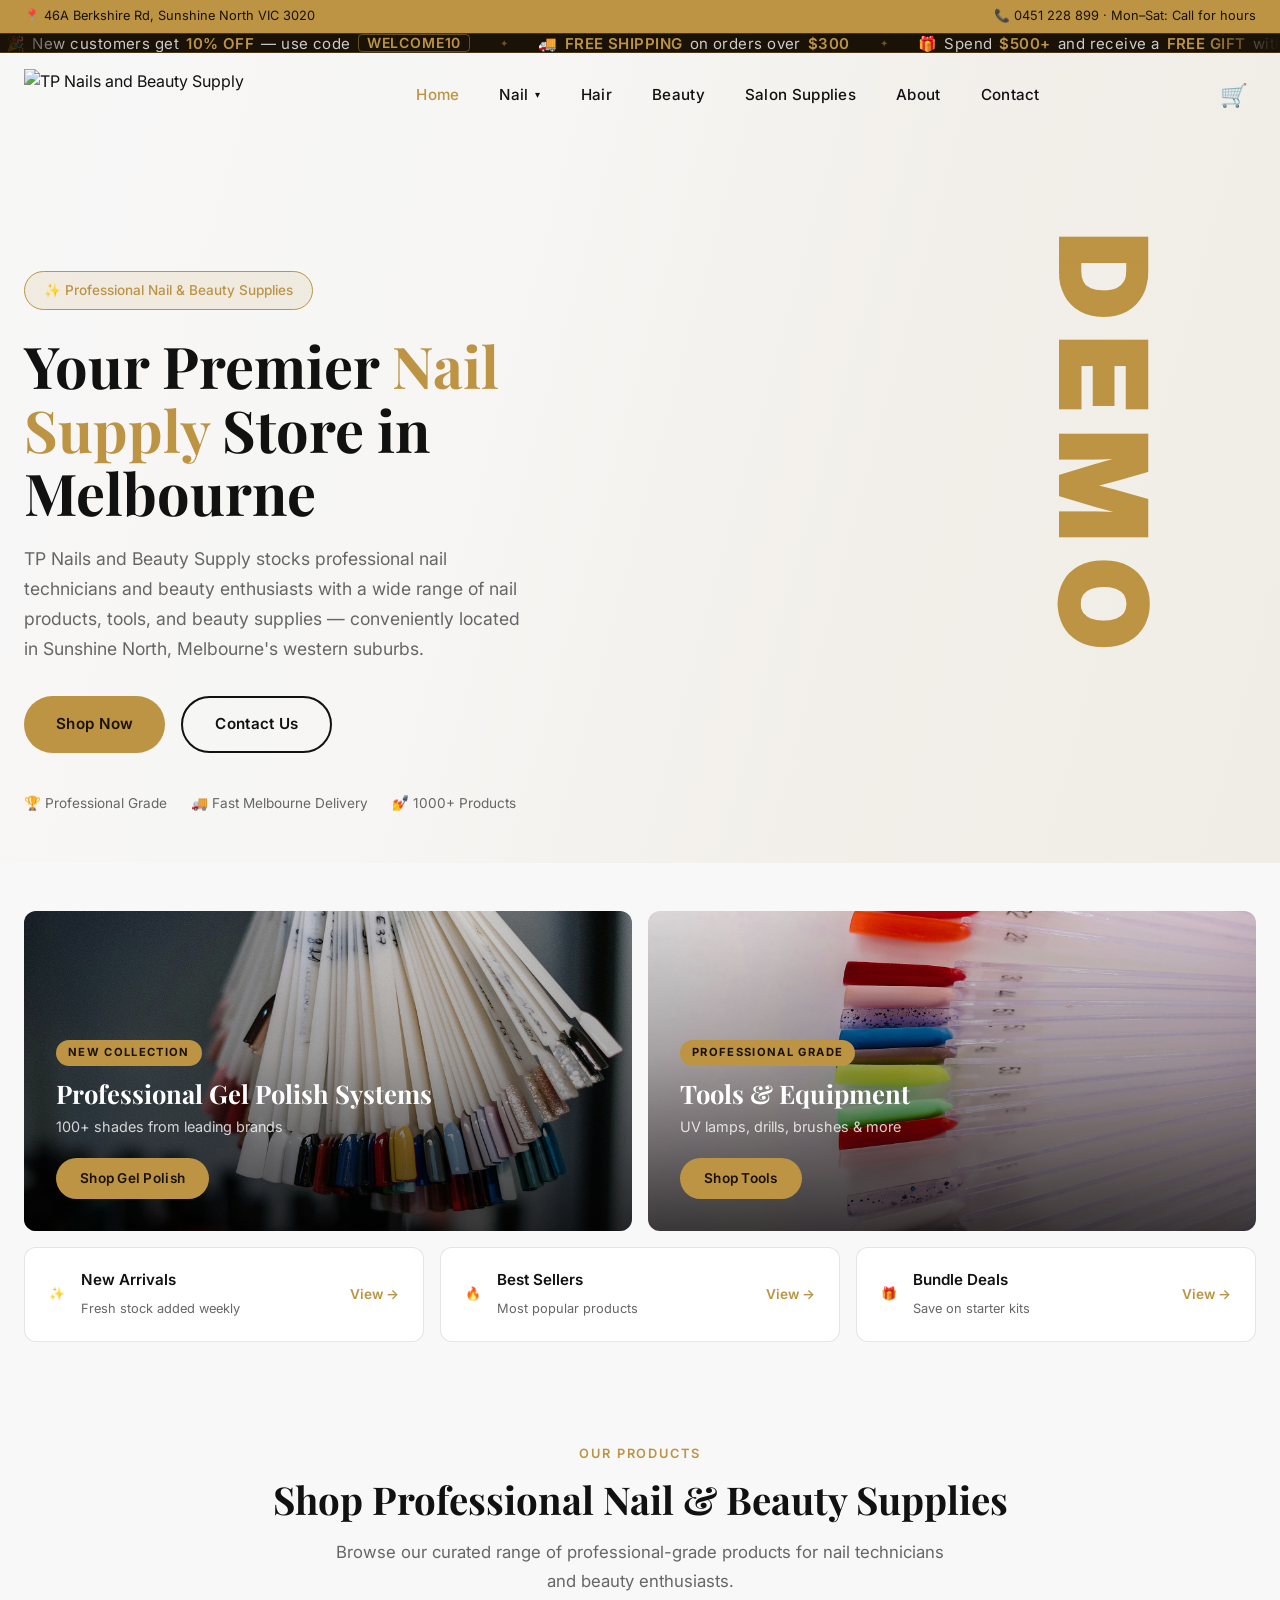
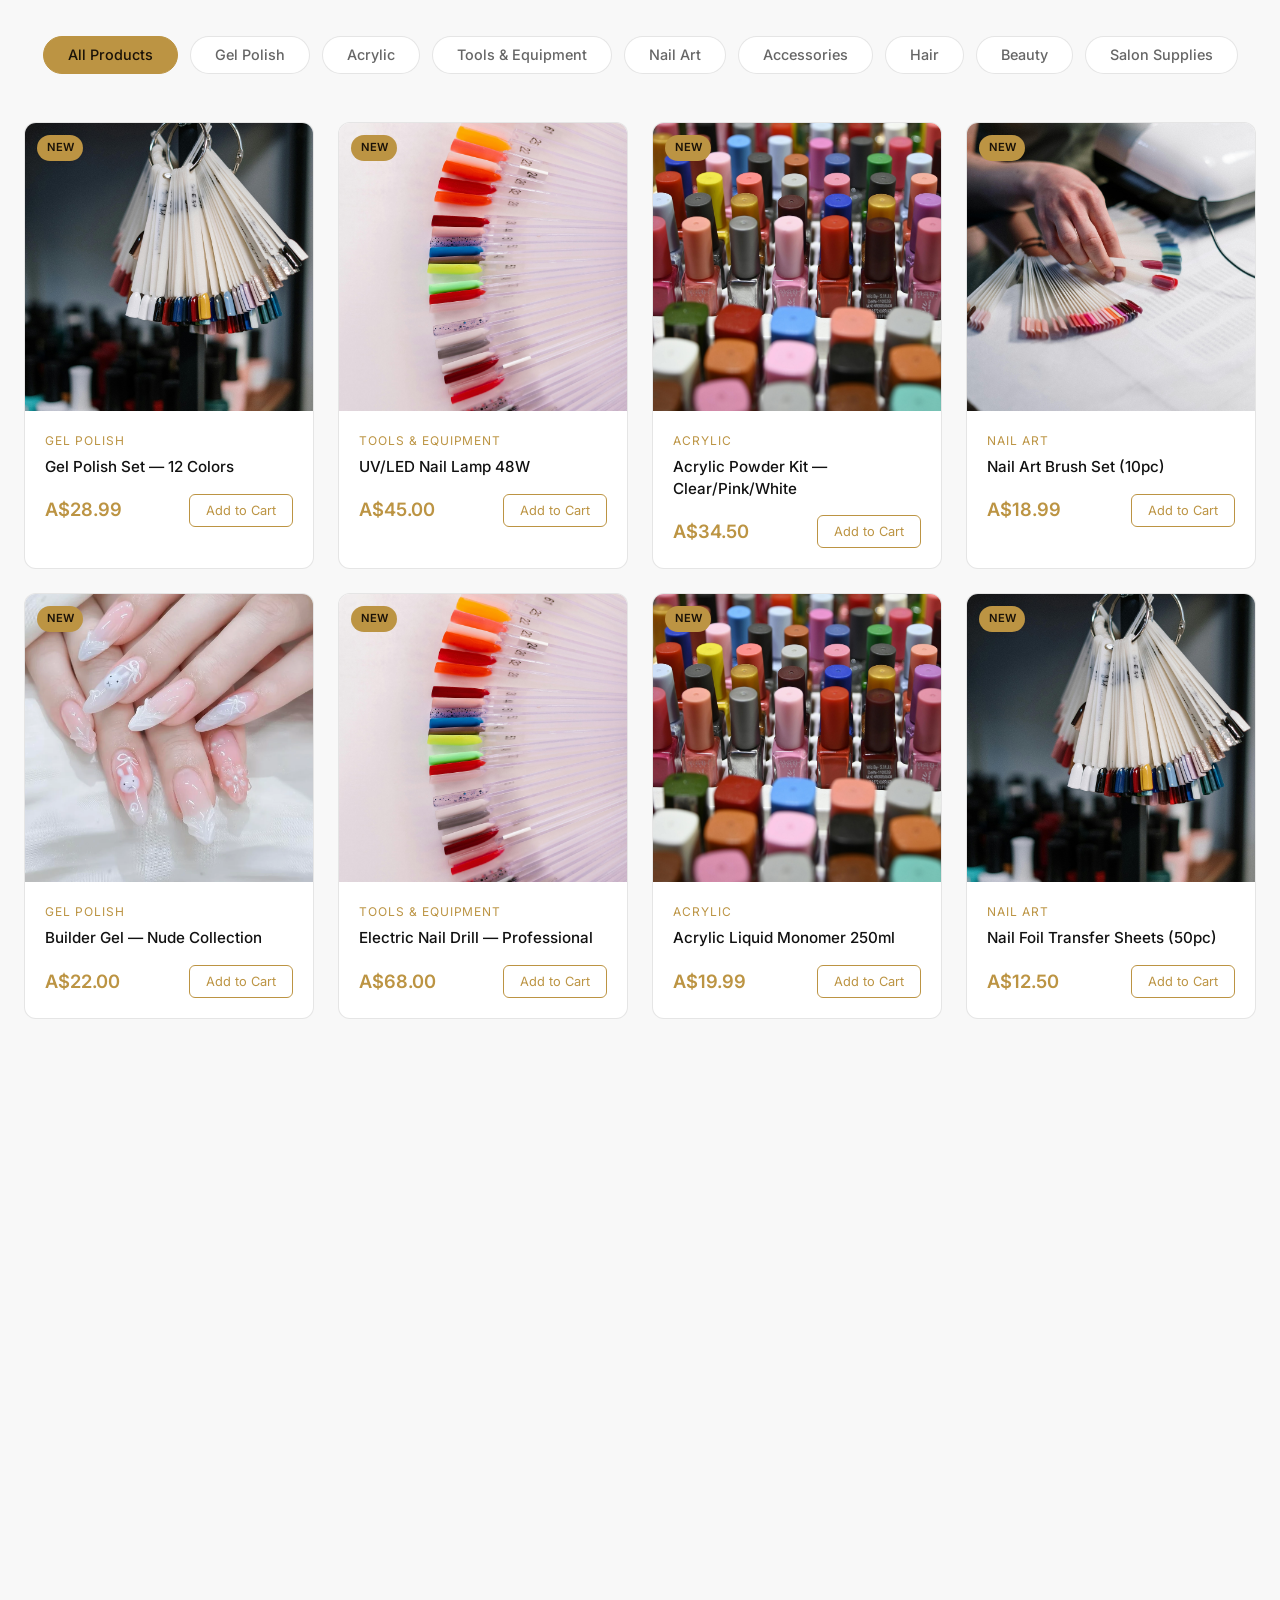
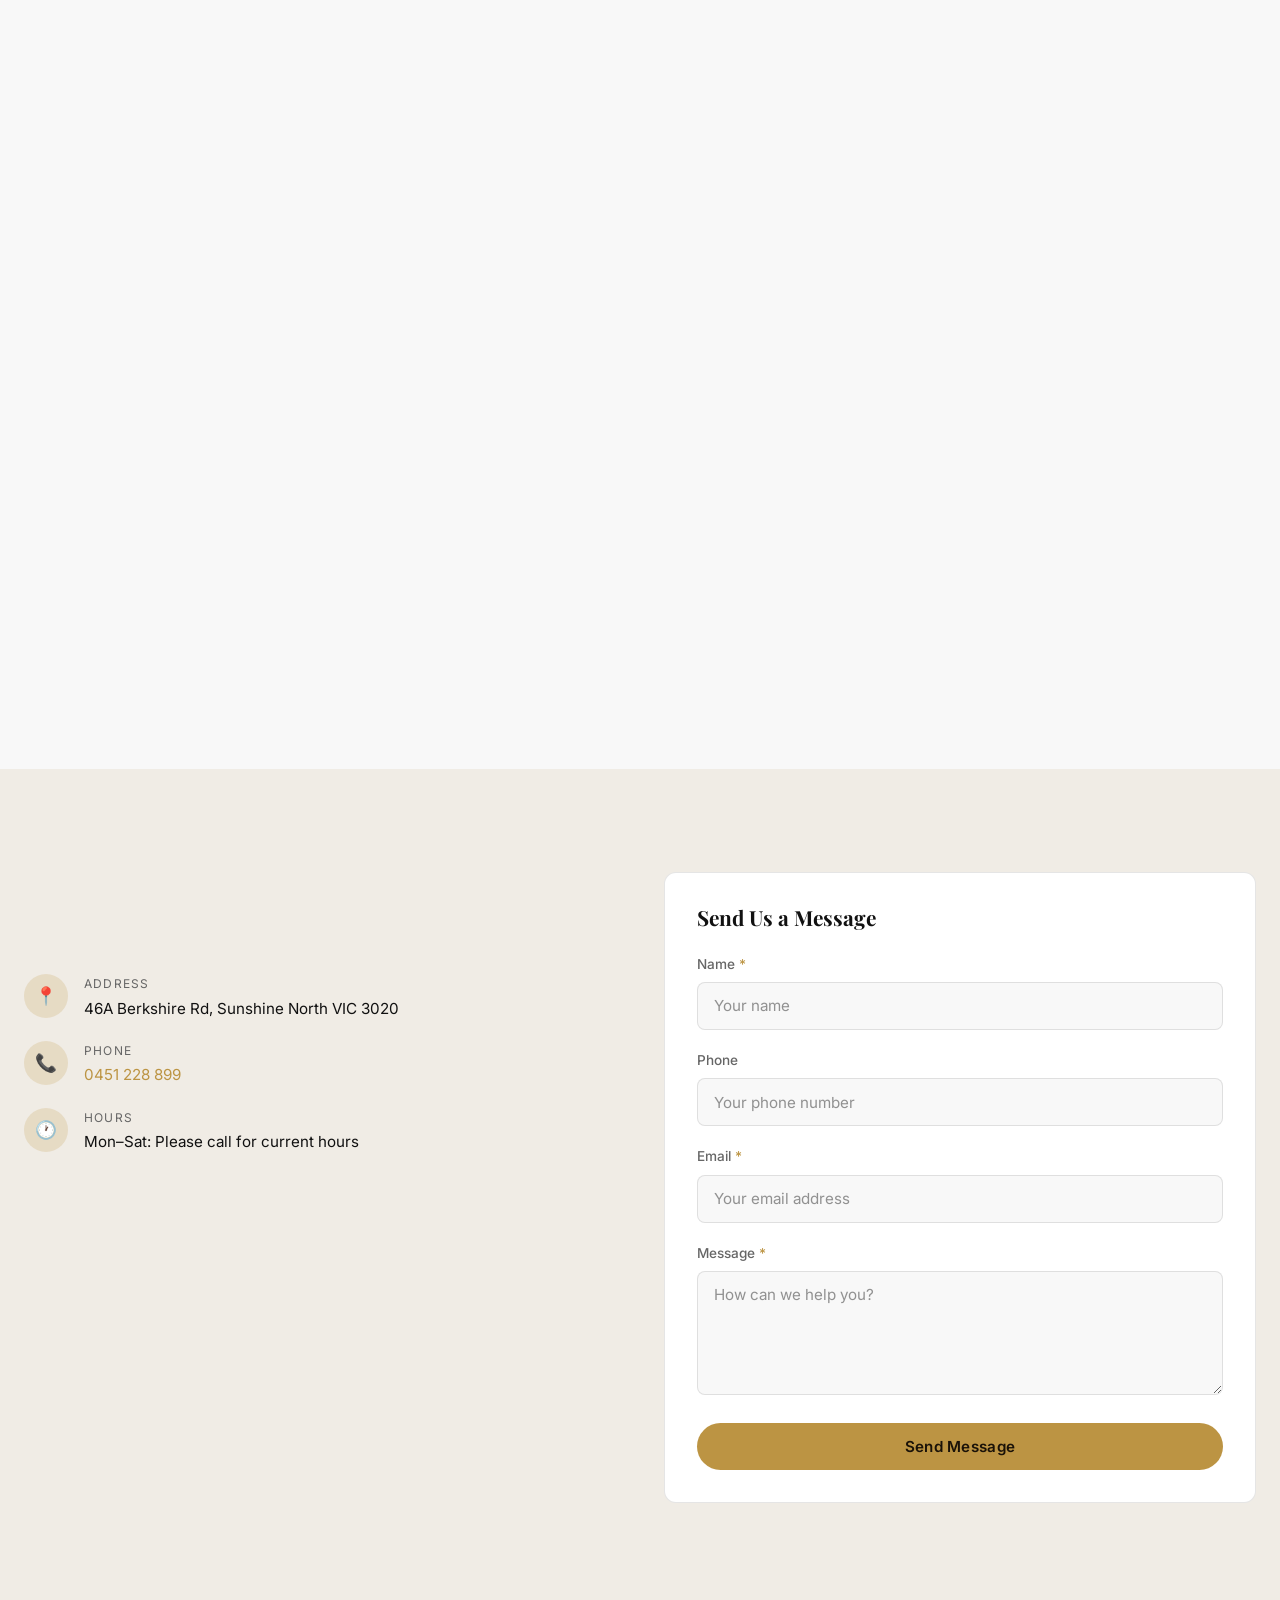
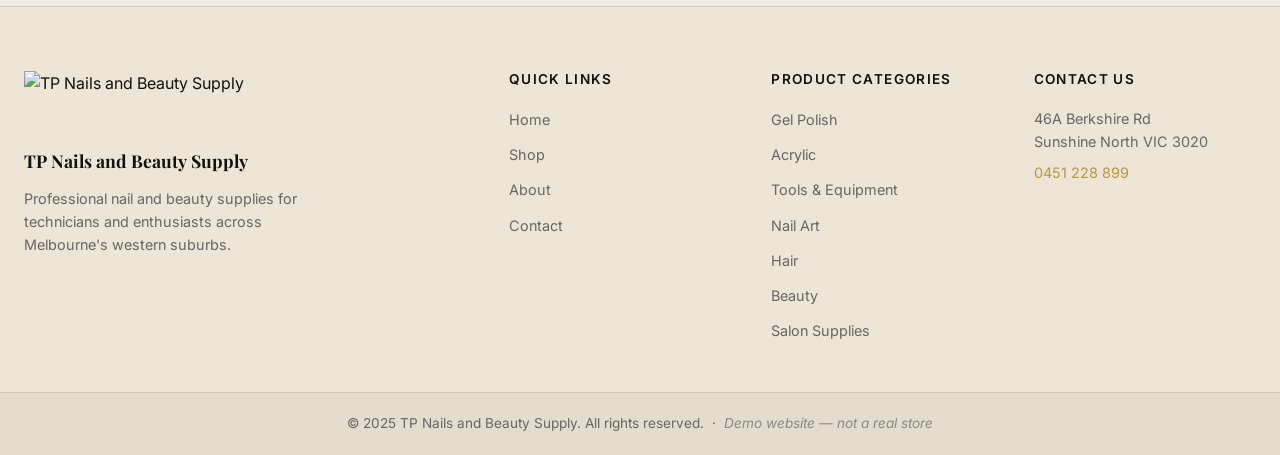
==== index.html @ bed3baff "Fix ticker banner: rename .promo-banner to .ticker-banner to avoid collision with existing product p" ====
<!DOCTYPE html>
<!-- Template: C (Default/Generic) — nail supply store, premium e-commerce light layout with warm gold accent -->
<html lang="en">
<head>
  <meta charset="UTF-8">
  <meta name="viewport" content="width=device-width, initial-scale=1.0">
  <title>TP Nails and Beauty Supply — Professional Nail & Beauty Supplies Melbourne</title>
  <meta name="description" content="TP Nails and Beauty Supply — professional nail technician supplies, gel polish, acrylic products, tools and beauty accessories. Located at 46A Berkshire Rd, Sunshine North VIC 3020.">
  <link rel="preconnect" href="https://fonts.googleapis.com">
  <link rel="preconnect" href="https://fonts.gstatic.com" crossorigin>
  <link href="https://fonts.googleapis.com/css2?family=Playfair+Display:wght@400;600;700&family=Inter:wght@300;400;500;600&display=swap" rel="stylesheet">
  <link rel="stylesheet" href="styles.css?v=4">
</head>
<body>

  <!-- DEMO Watermark -->
  <div class="demo-watermark">DEMO</div>

  <!-- Scroll Progress Bar -->
  <div id="scrollProgress"></div>

  <!-- Top Bar -->
  <div class="top-bar">
    <span>📍 46A Berkshire Rd, Sunshine North VIC 3020</span>
    <span>📞 0451 228 899 · Mon–Sat: Call for hours</span>
  </div>

  <!-- Promo Banner -->
  <div class="ticker-banner" role="marquee" aria-label="Current promotions">
    <div class="ticker-track">
      <!-- SET 1 -->
      <span class="promo-item"><span class="promo-icon">🎉</span> New customers get <strong>10% OFF</strong> — use code <span class="promo-code">WELCOME10</span></span>
      <span class="promo-sep">✦</span>
      <span class="promo-item"><span class="promo-icon">🚚</span> <strong>FREE SHIPPING</strong> on orders over <strong>$300</strong></span>
      <span class="promo-sep">✦</span>
      <span class="promo-item"><span class="promo-icon">🎁</span> Spend <strong>$500+</strong> and receive a <strong>FREE GIFT</strong> with your order</span>
      <span class="promo-sep">✦</span>
      <!-- SET 2 (duplicate for seamless loop) -->
      <span class="promo-item"><span class="promo-icon">🎉</span> New customers get <strong>10% OFF</strong> — use code <span class="promo-code">WELCOME10</span></span>
      <span class="promo-sep">✦</span>
      <span class="promo-item"><span class="promo-icon">🚚</span> <strong>FREE SHIPPING</strong> on orders over <strong>$300</strong></span>
      <span class="promo-sep">✦</span>
      <span class="promo-item"><span class="promo-icon">🎁</span> Spend <strong>$500+</strong> and receive a <strong>FREE GIFT</strong> with your order</span>
      <span class="promo-sep">✦</span>
    </div>
  </div>

  <!-- Navigation -->
  <nav class="nav" id="mainNav">
    <div class="nav-container">
      <a href="#home" class="nav-logo">
        <img src="images/Logo.png" alt="TP Nails and Beauty Supply" style="height:52px;">
      </a>
      <ul class="nav-links" id="navLinks">
        <a href="#home" class="nav-link">Home</a>
        <div class="nav-dropdown">
          <a href="#shop" class="nav-link nav-dropdown-trigger">Nail</a>
          <div class="nav-dropdown-menu">
            <a href="#shop" class="nav-filter-link" data-filter="gel-polish">Gel Polish</a>
            <a href="#shop" class="nav-filter-link" data-filter="acrylic">Acrylic Systems</a>
            <a href="#shop" class="nav-filter-link" data-filter="nail-art">Nail Art</a>
            <a href="#shop" class="nav-filter-link" data-filter="tools">Tools &amp; Equipment</a>
            <a href="#shop" class="nav-filter-link" data-filter="accessories">Accessories</a>
          </div>
        </div>
        <a href="#shop" class="nav-link nav-filter-link" data-filter="hair">Hair</a>
        <a href="#shop" class="nav-link nav-filter-link" data-filter="beauty">Beauty</a>
        <a href="#shop" class="nav-link nav-filter-link" data-filter="salon">Salon Supplies</a>
        <a href="#about" class="nav-link">About</a>
        <a href="#contact" class="nav-link">Contact</a>
      </ul>
      <div class="nav-actions">
        <button class="cart-btn" id="cartBtn" aria-label="Open cart">
          <span class="cart-icon">🛒</span>
          <span class="cart-badge" id="cartBadge">0</span>
        </button>
        <button class="hamburger" id="hamburger" aria-label="Open menu">
          <span></span><span></span><span></span>
        </button>
      </div>
    </div>
  </nav>

  <!-- Mobile Menu Overlay -->
  <div class="mobile-menu" id="mobileMenu">
    <button class="mobile-close" id="mobileClose">✕</button>
    <a href="#home" class="mobile-link">Home</a>
    <a href="#shop" class="mobile-link">Nail</a>
    <a href="#shop" class="mobile-link mobile-filter-link" data-filter="hair">Hair</a>
    <a href="#shop" class="mobile-link mobile-filter-link" data-filter="beauty">Beauty</a>
    <a href="#shop" class="mobile-link mobile-filter-link" data-filter="salon">Salon Supplies</a>
    <a href="#about" class="mobile-link">About</a>
    <a href="#contact" class="mobile-link">Contact</a>
  </div>

  <!-- Cart Sidebar -->
  <div class="cart-overlay" id="cartOverlay"></div>
  <aside class="cart-sidebar" id="cartSidebar">
    <div class="cart-header">
      <h3>Your Cart</h3>
      <button class="cart-close" id="cartClose">✕</button>
    </div>
    <div class="cart-items" id="cartItems">
      <p class="cart-empty">Your cart is empty</p>
    </div>
    <div class="cart-footer">
      <div class="cart-total">
        <span>Total:</span>
        <span id="cartTotal">A$0.00</span>
      </div>
      <button class="btn btn-primary btn-block" id="checkoutBtn">Checkout (Demo)</button>
      <p class="cart-note">* Demo only — no real orders placed</p>
    </div>
  </aside>

  <!-- HERO -->
  <section id="home" class="hero">
    <video class="hero-video" autoplay muted loop playsinline>
      <source src="images/hero.mp4" type="video/mp4">
    </video>
    <div class="hero-inner">
      <div class="hero-text">
        <span class="hero-eyebrow reveal">✨ Professional Nail &amp; Beauty Supplies</span>
        <h1 class="reveal d1">Your Premier <em>Nail Supply</em> Store in Melbourne</h1>
        <p class="hero-desc reveal d2">TP Nails and Beauty Supply stocks professional nail technicians and beauty enthusiasts with a wide range of nail products, tools, and beauty supplies — conveniently located in Sunshine North, Melbourne's western suburbs.</p>
        <div class="hero-btns reveal d3">
          <a href="#shop" class="btn btn-primary">Shop Now</a>
          <a href="#contact" class="btn btn-outline">Contact Us</a>
        </div>
        <div class="trust-badges reveal d4">
          <span>🏆 Professional Grade</span>
          <span>🚚 Fast Melbourne Delivery</span>
          <span>💅 1000+ Products</span>
        </div>
      </div>
    </div>
  </section>

  <!-- PROMO BANNERS -->
  <section class="promo-section">
    <div class="container">
      <div class="promo-large">
        <div class="promo-banner" style="background-image: url('images/pexels-cottonbro-3997359.jpg')">
          <div class="promo-overlay"></div>
          <div class="promo-content">
            <span class="promo-eyebrow">New Collection</span>
            <h3>Professional Gel Polish Systems</h3>
            <p>100+ shades from leading brands</p>
            <a href="#shop" class="btn btn-primary btn-sm promo-filter-btn" data-filter="gel-polish">Shop Gel Polish</a>
          </div>
        </div>
        <div class="promo-banner" style="background-image: url('images/pexels-rdne-7755681.jpg')">
          <div class="promo-overlay"></div>
          <div class="promo-content">
            <span class="promo-eyebrow">Professional Grade</span>
            <h3>Tools &amp; Equipment</h3>
            <p>UV lamps, drills, brushes &amp; more</p>
            <a href="#shop" class="btn btn-primary btn-sm promo-filter-btn" data-filter="tools">Shop Tools</a>
          </div>
        </div>
      </div>
      <div class="promo-strip">
        <div class="promo-strip-item">
          <span class="strip-icon">✨</span>
          <div>
            <strong>New Arrivals</strong>
            <span>Fresh stock added weekly</span>
          </div>
          <a href="#shop" class="strip-link">View →</a>
        </div>
        <div class="promo-strip-item">
          <span class="strip-icon">🔥</span>
          <div>
            <strong>Best Sellers</strong>
            <span>Most popular products</span>
          </div>
          <a href="#shop" class="strip-link">View →</a>
        </div>
        <div class="promo-strip-item">
          <span class="strip-icon">🎁</span>
          <div>
            <strong>Bundle Deals</strong>
            <span>Save on starter kits</span>
          </div>
          <a href="#shop" class="strip-link">View →</a>
        </div>
      </div>
    </div>
  </section>

  <!-- SHOP / PRODUCTS -->
  <section id="shop" class="section shop-section">
    <div class="container">
      <p class="eyebrow reveal">OUR PRODUCTS</p>
      <h2 class="section-title reveal d1">Shop Professional Nail &amp; Beauty Supplies</h2>
      <p class="section-subtitle reveal d2">Browse our curated range of professional-grade products for nail technicians and beauty enthusiasts.</p>

      <!-- Category Filter -->
      <div class="category-filter reveal d3">
        <button class="filter-btn active" data-filter="all">All Products</button>
        <button class="filter-btn" data-filter="gel-polish">Gel Polish</button>
        <button class="filter-btn" data-filter="acrylic">Acrylic</button>
        <button class="filter-btn" data-filter="tools">Tools &amp; Equipment</button>
        <button class="filter-btn" data-filter="nail-art">Nail Art</button>
        <button class="filter-btn" data-filter="accessories">Accessories</button>
        <button class="filter-btn" data-filter="hair">Hair</button>
        <button class="filter-btn" data-filter="beauty">Beauty</button>
        <button class="filter-btn" data-filter="salon">Salon Supplies</button>
      </div>

      <!-- Product Grid -->
      <div class="product-grid" id="productGrid">

        <!-- 1 -->
        <div class="product-card reveal" data-category="gel-polish">
          <div class="product-img-wrap">
            <img src="images/pexels-cottonbro-3997359.jpg" alt="Gel Polish Set — 12 Colors" loading="lazy">
            <div class="product-badge">NEW</div>
            <button class="quick-add" data-name="Gel Polish Set — 12 Colors" data-price="28.99">+ Quick Add</button>
          </div>
          <div class="product-body">
            <p class="product-cat">Gel Polish</p>
            <h3 class="product-name">Gel Polish Set — 12 Colors</h3>
            <div class="product-footer">
              <span class="product-price">A$28.99</span>
              <button class="add-to-cart-btn" data-name="Gel Polish Set — 12 Colors" data-price="28.99" aria-label="Add to cart">Add to Cart</button>
            </div>
          </div>
        </div>

        <!-- 2 -->
        <div class="product-card reveal d1" data-category="tools">
          <div class="product-img-wrap">
            <img src="images/pexels-rdne-7755681.jpg" alt="UV/LED Nail Lamp 48W" loading="lazy">
            <div class="product-badge">NEW</div>
            <button class="quick-add" data-name="UV/LED Nail Lamp 48W" data-price="45.00">+ Quick Add</button>
          </div>
          <div class="product-body">
            <p class="product-cat">Tools &amp; Equipment</p>
            <h3 class="product-name">UV/LED Nail Lamp 48W</h3>
            <div class="product-footer">
              <span class="product-price">A$45.00</span>
              <button class="add-to-cart-btn" data-name="UV/LED Nail Lamp 48W" data-price="45.00" aria-label="Add to cart">Add to Cart</button>
            </div>
          </div>
        </div>

        <!-- 3 -->
        <div class="product-card reveal d2" data-category="acrylic">
          <div class="product-img-wrap">
            <img src="images/pexels-kosyginl-20826840.jpg" alt="Acrylic Powder Kit — Clear/Pink/White" loading="lazy">
            <div class="product-badge">NEW</div>
            <button class="quick-add" data-name="Acrylic Powder Kit — Clear/Pink/White" data-price="34.50">+ Quick Add</button>
          </div>
          <div class="product-body">
            <p class="product-cat">Acrylic</p>
            <h3 class="product-name">Acrylic Powder Kit — Clear/Pink/White</h3>
            <div class="product-footer">
              <span class="product-price">A$34.50</span>
              <button class="add-to-cart-btn" data-name="Acrylic Powder Kit — Clear/Pink/White" data-price="34.50" aria-label="Add to cart">Add to Cart</button>
            </div>
          </div>
        </div>

        <!-- 4 -->
        <div class="product-card reveal d3" data-category="nail-art">
          <div class="product-img-wrap">
            <img src="images/pexels-cottonbro-3997377.jpg" alt="Nail Art Brush Set (10pc)" loading="lazy">
            <div class="product-badge">NEW</div>
            <button class="quick-add" data-name="Nail Art Brush Set (10pc)" data-price="18.99">+ Quick Add</button>
          </div>
          <div class="product-body">
            <p class="product-cat">Nail Art</p>
            <h3 class="product-name">Nail Art Brush Set (10pc)</h3>
            <div class="product-footer">
              <span class="product-price">A$18.99</span>
              <button class="add-to-cart-btn" data-name="Nail Art Brush Set (10pc)" data-price="18.99" aria-label="Add to cart">Add to Cart</button>
            </div>
          </div>
        </div>

        <!-- 5 -->
        <div class="product-card reveal" data-category="gel-polish">
          <div class="product-img-wrap">
            <img src="images/images2.webp" alt="Builder Gel — Nude Collection" loading="lazy">
            <div class="product-badge">NEW</div>
            <button class="quick-add" data-name="Builder Gel — Nude Collection" data-price="22.00">+ Quick Add</button>
          </div>
          <div class="product-body">
            <p class="product-cat">Gel Polish</p>
            <h3 class="product-name">Builder Gel — Nude Collection</h3>
            <div class="product-footer">
              <span class="product-price">A$22.00</span>
              <button class="add-to-cart-btn" data-name="Builder Gel — Nude Collection" data-price="22.00" aria-label="Add to cart">Add to Cart</button>
            </div>
          </div>
        </div>

        <!-- 6 -->
        <div class="product-card reveal d1" data-category="tools">
          <div class="product-img-wrap">
            <img src="images/pexels-rdne-7755681.jpg" alt="Electric Nail Drill — Professional" loading="lazy">
            <div class="product-badge">NEW</div>
            <button class="quick-add" data-name="Electric Nail Drill — Professional" data-price="68.00">+ Quick Add</button>
          </div>
          <div class="product-body">
            <p class="product-cat">Tools &amp; Equipment</p>
            <h3 class="product-name">Electric Nail Drill — Professional</h3>
            <div class="product-footer">
              <span class="product-price">A$68.00</span>
              <button class="add-to-cart-btn" data-name="Electric Nail Drill — Professional" data-price="68.00" aria-label="Add to cart">Add to Cart</button>
            </div>
          </div>
        </div>

        <!-- 7 -->
        <div class="product-card reveal d2" data-category="acrylic">
          <div class="product-img-wrap">
            <img src="images/pexels-kosyginl-20826840.jpg" alt="Acrylic Liquid Monomer 250ml" loading="lazy">
            <div class="product-badge">NEW</div>
            <button class="quick-add" data-name="Acrylic Liquid Monomer 250ml" data-price="19.99">+ Quick Add</button>
          </div>
          <div class="product-body">
            <p class="product-cat">Acrylic</p>
            <h3 class="product-name">Acrylic Liquid Monomer 250ml</h3>
            <div class="product-footer">
              <span class="product-price">A$19.99</span>
              <button class="add-to-cart-btn" data-name="Acrylic Liquid Monomer 250ml" data-price="19.99" aria-label="Add to cart">Add to Cart</button>
            </div>
          </div>
        </div>

        <!-- 8 -->
        <div class="product-card reveal d3" data-category="nail-art">
          <div class="product-img-wrap">
            <img src="images/pexels-cottonbro-3997359.jpg" alt="Nail Foil Transfer Sheets (50pc)" loading="lazy">
            <div class="product-badge">NEW</div>
            <button class="quick-add" data-name="Nail Foil Transfer Sheets (50pc)" data-price="12.50">+ Quick Add</button>
          </div>
          <div class="product-body">
            <p class="product-cat">Nail Art</p>
            <h3 class="product-name">Nail Foil Transfer Sheets (50pc)</h3>
            <div class="product-footer">
              <span class="product-price">A$12.50</span>
              <button class="add-to-cart-btn" data-name="Nail Foil Transfer Sheets (50pc)" data-price="12.50" aria-label="Add to cart">Add to Cart</button>
            </div>
          </div>
        </div>

        <!-- 9 -->
        <div class="product-card reveal" data-category="accessories">
          <div class="product-img-wrap">
            <img src="images/image1.webp" alt="Nail Tips — Natural (500pc)" loading="lazy">
            <div class="product-badge">NEW</div>
            <button class="quick-add" data-name="Nail Tips — Natural (500pc)" data-price="9.99">+ Quick Add</button>
          </div>
          <div class="product-body">
            <p class="product-cat">Accessories</p>
            <h3 class="product-name">Nail Tips — Natural (500pc)</h3>
            <div class="product-footer">
              <span class="product-price">A$9.99</span>
              <button class="add-to-cart-btn" data-name="Nail Tips — Natural (500pc)" data-price="9.99" aria-label="Add to cart">Add to Cart</button>
            </div>
          </div>
        </div>

        <!-- 10 -->
        <div class="product-card reveal d1" data-category="accessories">
          <div class="product-img-wrap">
            <img src="images/pexels-cottonbro-3997377.jpg" alt="Cuticle Oil Pen — Rose" loading="lazy">
            <div class="product-badge">NEW</div>
            <button class="quick-add" data-name="Cuticle Oil Pen — Rose" data-price="8.50">+ Quick Add</button>
          </div>
          <div class="product-body">
            <p class="product-cat">Accessories</p>
            <h3 class="product-name">Cuticle Oil Pen — Rose</h3>
            <div class="product-footer">
              <span class="product-price">A$8.50</span>
              <button class="add-to-cart-btn" data-name="Cuticle Oil Pen — Rose" data-price="8.50" aria-label="Add to cart">Add to Cart</button>
            </div>
          </div>
        </div>

        <!-- 11 -->
        <div class="product-card reveal d2" data-category="acrylic">
          <div class="product-img-wrap">
            <img src="images/pexels-kosyginl-20826840.jpg" alt="Polygel Nail Kit — Complete" loading="lazy">
            <div class="product-badge">NEW</div>
            <button class="quick-add" data-name="Polygel Nail Kit — Complete" data-price="52.00">+ Quick Add</button>
          </div>
          <div class="product-body">
            <p class="product-cat">Acrylic</p>
            <h3 class="product-name">Polygel Nail Kit — Complete</h3>
            <div class="product-footer">
              <span class="product-price">A$52.00</span>
              <button class="add-to-cart-btn" data-name="Polygel Nail Kit — Complete" data-price="52.00" aria-label="Add to cart">Add to Cart</button>
            </div>
          </div>
        </div>

        <!-- 12 -->
        <div class="product-card reveal d3" data-category="nail-art">
          <div class="product-img-wrap">
            <img src="images/pexels-cottonbro-3997359.jpg" alt="Nail Stamping Plate Set" loading="lazy">
            <div class="product-badge">NEW</div>
            <button class="quick-add" data-name="Nail Stamping Plate Set" data-price="15.99">+ Quick Add</button>
          </div>
          <div class="product-body">
            <p class="product-cat">Nail Art</p>
            <h3 class="product-name">Nail Stamping Plate Set</h3>
            <div class="product-footer">
              <span class="product-price">A$15.99</span>
              <button class="add-to-cart-btn" data-name="Nail Stamping Plate Set" data-price="15.99" aria-label="Add to cart">Add to Cart</button>
            </div>
          </div>
        </div>

        <!-- 13 -->
        <div class="product-card reveal" data-category="hair">
          <div class="product-img-wrap">
            <img src="images/pexels-rdne-7755681.jpg" alt="Professional Hair Color — 50 Shades" loading="lazy">
            <div class="product-badge">NEW</div>
            <button class="quick-add" data-name="Professional Hair Color — 50 Shades" data-price="24.99">+ Quick Add</button>
          </div>
          <div class="product-body">
            <p class="product-cat">Hair</p>
            <h3 class="product-name">Professional Hair Color — 50 Shades</h3>
            <div class="product-footer">
              <span class="product-price">A$24.99</span>
              <button class="add-to-cart-btn" data-name="Professional Hair Color — 50 Shades" data-price="24.99" aria-label="Add to cart">Add to Cart</button>
            </div>
          </div>
        </div>

        <!-- 14 -->
        <div class="product-card reveal d1" data-category="hair">
          <div class="product-img-wrap">
            <img src="images/pexels-cottonbro-3997377.jpg" alt="Keratin Treatment Kit" loading="lazy">
            <div class="product-badge">HOT</div>
            <button class="quick-add" data-name="Keratin Treatment Kit" data-price="48.00">+ Quick Add</button>
          </div>
          <div class="product-body">
            <p class="product-cat">Hair</p>
            <h3 class="product-name">Keratin Treatment Kit</h3>
            <div class="product-footer">
              <span class="product-price">A$48.00</span>
              <button class="add-to-cart-btn" data-name="Keratin Treatment Kit" data-price="48.00" aria-label="Add to cart">Add to Cart</button>
            </div>
          </div>
        </div>

        <!-- 15 -->
        <div class="product-card reveal d2" data-category="beauty">
          <div class="product-img-wrap">
            <img src="images/images2.webp" alt="Professional Wax Kit" loading="lazy">
            <div class="product-badge">NEW</div>
            <button class="quick-add" data-name="Professional Wax Kit" data-price="35.00">+ Quick Add</button>
          </div>
          <div class="product-body">
            <p class="product-cat">Beauty</p>
            <h3 class="product-name">Professional Wax Kit</h3>
            <div class="product-footer">
              <span class="product-price">A$35.00</span>
              <button class="add-to-cart-btn" data-name="Professional Wax Kit" data-price="35.00" aria-label="Add to cart">Add to Cart</button>
            </div>
          </div>
        </div>

        <!-- 16 -->
        <div class="product-card reveal d3" data-category="beauty">
          <div class="product-img-wrap">
            <img src="images/image1.webp" alt="Facial Care Set — Salon Grade" loading="lazy">
            <div class="product-badge">NEW</div>
            <button class="quick-add" data-name="Facial Care Set — Salon Grade" data-price="29.99">+ Quick Add</button>
          </div>
          <div class="product-body">
            <p class="product-cat">Beauty</p>
            <h3 class="product-name">Facial Care Set — Salon Grade</h3>
            <div class="product-footer">
              <span class="product-price">A$29.99</span>
              <button class="add-to-cart-btn" data-name="Facial Care Set — Salon Grade" data-price="29.99" aria-label="Add to cart">Add to Cart</button>
            </div>
          </div>
        </div>

        <!-- 17 -->
        <div class="product-card reveal" data-category="salon">
          <div class="product-img-wrap">
            <img src="images/pexels-cottonbro-3997359.jpg" alt="Nitrile Gloves — 100pk" loading="lazy">
            <button class="quick-add" data-name="Nitrile Gloves — 100pk" data-price="12.99">+ Quick Add</button>
          </div>
          <div class="product-body">
            <p class="product-cat">Salon Supplies</p>
            <h3 class="product-name">Nitrile Gloves — 100pk</h3>
            <div class="product-footer">
              <span class="product-price">A$12.99</span>
              <button class="add-to-cart-btn" data-name="Nitrile Gloves — 100pk" data-price="12.99" aria-label="Add to cart">Add to Cart</button>
            </div>
          </div>
        </div>

        <!-- 18 -->
        <div class="product-card reveal d1" data-category="salon">
          <div class="product-img-wrap">
            <img src="images/pexels-kosyginl-20826840.jpg" alt="Professional Sanitizer 500ml" loading="lazy">
            <button class="quick-add" data-name="Professional Sanitizer 500ml" data-price="8.50">+ Quick Add</button>
          </div>
          <div class="product-body">
            <p class="product-cat">Salon Supplies</p>
            <h3 class="product-name">Professional Sanitizer 500ml</h3>
            <div class="product-footer">
              <span class="product-price">A$8.50</span>
              <button class="add-to-cart-btn" data-name="Professional Sanitizer 500ml" data-price="8.50" aria-label="Add to cart">Add to Cart</button>
            </div>
          </div>
        </div>

      </div><!-- /product-grid -->
    </div>
  </section>

  <!-- BRANDS -->
  <section class="section brands-section">
    <div class="container">
      <p class="eyebrow reveal">TRUSTED BRANDS</p>
      <h2 class="section-title reveal d1">Top Brands We Carry</h2>
      <div class="brands-track reveal d2">
        <div class="brand-item">OPI</div>
        <div class="brand-item">Gelish</div>
        <div class="brand-item">DND</div>
        <div class="brand-item">AEON</div>
        <div class="brand-item">Phoenix</div>
        <div class="brand-item">IBD</div>
        <div class="brand-item">CND</div>
        <div class="brand-item">Orly</div>
      </div>
    </div>
  </section>

  <!-- WHY CHOOSE US -->
  <section id="why" class="section why-section">
    <div class="container">
      <p class="eyebrow reveal">WHY CHOOSE US</p>
      <h2 class="section-title reveal d1">Trusted by Professionals Across Melbourne</h2>
      <div class="why-grid">
        <div class="why-card reveal d1">
          <div class="why-icon">💎</div>
          <h3>Professional Grade Quality</h3>
          <p>Every product in our range meets the standards demanded by professional nail technicians — durable, consistent, and salon-tested.</p>
        </div>
        <div class="why-card reveal d2">
          <div class="why-icon">💰</div>
          <h3>Wholesale Prices</h3>
          <p>We keep our prices competitive so professionals and enthusiasts alike can stock up on the supplies they need without breaking the budget.</p>
        </div>
        <div class="why-card reveal d3">
          <div class="why-icon">🚚</div>
          <h3>Fast Local Delivery</h3>
          <p>Serving Melbourne's western suburbs and beyond — fast local delivery means you never run out of your essential nail and beauty supplies.</p>
        </div>
        <div class="why-card reveal d4">
          <div class="why-icon">🎓</div>
          <h3>Expert Support</h3>
          <p>Our team understands the nail industry inside and out. We're here to help you choose the right products for every technique and service.</p>
        </div>
      </div>
    </div>
  </section>

  <!-- GALLERY -->
  <section id="gallery" class="section gallery-section">
    <div class="container">
      <p class="eyebrow reveal">OUR PRODUCTS IN ACTION</p>
      <h2 class="section-title reveal d1">Inspiration &amp; Products</h2>
      <div class="gallery-grid">
        <div class="gallery-item reveal">
          <img src="images/pexels-cottonbro-3997359.jpg" alt="TP Nails and Beauty Supply — gel polish collection" loading="lazy">
          <div class="gallery-caption">Gel Polish Collection</div>
        </div>
        <div class="gallery-item reveal d1">
          <img src="images/pexels-cottonbro-3997377.jpg" alt="TP Nails and Beauty Supply — nail art tools" loading="lazy">
          <div class="gallery-caption">Nail Art Tools</div>
        </div>
        <div class="gallery-item reveal d2">
          <img src="images/pexels-kosyginl-20826840.jpg" alt="TP Nails and Beauty Supply — acrylic products" loading="lazy">
          <div class="gallery-caption">Acrylic Products</div>
        </div>
        <div class="gallery-item reveal d3">
          <img src="images/pexels-rdne-7755681.jpg" alt="TP Nails and Beauty Supply — professional tools" loading="lazy">
          <div class="gallery-caption">Professional Tools &amp; Equipment</div>
        </div>
        <div class="gallery-item reveal d1">
          <img src="images/image1.webp" alt="TP Nails and Beauty Supply — product range" loading="lazy">
          <div class="gallery-caption">Product Range</div>
        </div>
        <div class="gallery-item reveal d2">
          <img src="images/images2.webp" alt="TP Nails and Beauty Supply — beauty supplies" loading="lazy">
          <div class="gallery-caption">Beauty Supplies</div>
        </div>
      </div>
    </div>
  </section>

  <!-- ABOUT -->
  <section id="about" class="section about-section">
    <div class="container">
      <div class="about-grid">
        <div class="about-text">
          <p class="eyebrow reveal">ABOUT US</p>
          <h2 class="reveal d1">Your Local Nail Supply Experts</h2>
          <p class="reveal d2">TP Nails and Beauty Supply is a nail and beauty supply store located in Sunshine North, Victoria. The store supplies professional nail technicians and beauty enthusiasts with a wide range of nail products, tools, and beauty supplies.</p>
          <p class="reveal d2">Conveniently located at 46A Berkshire Rd, we serve the local professional nail and beauty industry in Melbourne's western suburbs — providing everything from gel polish and acrylic systems to nail art supplies and professional tools.</p>
          <ul class="feature-list reveal d3">
            <li><span class="check">✓</span> Professional grade products</li>
            <li><span class="check">✓</span> Wholesale pricing available</li>
            <li><span class="check">✓</span> Melbourne's western suburbs</li>
            <li><span class="check">✓</span> For pros &amp; enthusiasts</li>
          </ul>
        </div>
        <div class="about-img reveal d2">
          <img src="images/images2.webp" alt="TP Nails and Beauty Supply — store products">
          <div class="about-badge">Sunshine North, VIC</div>
        </div>
      </div>
    </div>
  </section>

  <!-- CONTACT -->
  <section id="contact" class="section contact-section">
    <div class="container">
      <div class="contact-grid">
        <div class="contact-info">
          <p class="eyebrow reveal">VISIT US</p>
          <h2 class="reveal d1">Get in Touch</h2>
          <div class="contact-rows reveal d2">
            <div class="contact-row">
              <div class="contact-icon">📍</div>
              <div>
                <div class="contact-label">Address</div>
                <div class="contact-value">46A Berkshire Rd, Sunshine North VIC 3020</div>
              </div>
            </div>
            <div class="contact-row">
              <div class="contact-icon">📞</div>
              <div>
                <div class="contact-label">Phone</div>
                <div class="contact-value"><a href="tel:0451228899">0451 228 899</a></div>
              </div>
            </div>
            <div class="contact-row">
              <div class="contact-icon">🕐</div>
              <div>
                <div class="contact-label">Hours</div>
                <div class="contact-value">Mon–Sat: Please call for current hours</div>
              </div>
            </div>
          </div>
          <div class="map-wrap reveal d3">
            <iframe
              src="https://maps.google.com/maps?q=46A+Berkshire+Rd+Sunshine+North+VIC+3020&output=embed"
              width="100%" height="280" frameborder="0" loading="lazy"
              style="border:0; border-radius: var(--radius);"
              title="TP Nails and Beauty Supply location">
            </iframe>
          </div>
        </div>
        <div class="contact-form-wrap reveal d2">
          <form class="contact-form" id="contactForm">
            <h3>Send Us a Message</h3>
            <div class="form-group">
              <label for="name">Name <span class="req">*</span></label>
              <input type="text" id="name" name="name" required placeholder="Your name">
            </div>
            <div class="form-group">
              <label for="phone">Phone</label>
              <input type="tel" id="phone" name="phone" placeholder="Your phone number">
            </div>
            <div class="form-group">
              <label for="email">Email <span class="req">*</span></label>
              <input type="email" id="email" name="email" required placeholder="Your email address">
            </div>
            <div class="form-group">
              <label for="message">Message <span class="req">*</span></label>
              <textarea id="message" name="message" rows="5" required placeholder="How can we help you?"></textarea>
            </div>
            <button type="submit" class="btn btn-primary btn-block">Send Message</button>
          </form>
          <div class="form-thanks" id="formThanks" style="display:none;">
            <h3>Thank you!</h3>
            <p>We have received your message and will be in touch shortly.</p>
          </div>
        </div>
      </div>
    </div>
  </section>

  <!-- FOOTER -->
  <footer class="footer">
    <div class="container">
      <div class="footer-grid">
        <div class="footer-col footer-brand">
          <img src="images/Logo.png" alt="TP Nails and Beauty Supply" style="height:60px; margin-bottom:1rem;">
          <p class="footer-business-name">TP Nails and Beauty Supply</p>
          <p class="footer-desc">Professional nail and beauty supplies for technicians and enthusiasts across Melbourne's western suburbs.</p>
        </div>
        <div class="footer-col">
          <h4>Quick Links</h4>
          <ul>
            <li><a href="#home">Home</a></li>
            <li><a href="#shop">Shop</a></li>
            <li><a href="#about">About</a></li>
            <li><a href="#contact">Contact</a></li>
          </ul>
        </div>
        <div class="footer-col">
          <h4>Product Categories</h4>
          <ul>
            <li><a href="#shop">Gel Polish</a></li>
            <li><a href="#shop">Acrylic</a></li>
            <li><a href="#shop">Tools &amp; Equipment</a></li>
            <li><a href="#shop">Nail Art</a></li>
            <li><a href="#shop">Hair</a></li>
            <li><a href="#shop">Beauty</a></li>
            <li><a href="#shop">Salon Supplies</a></li>
          </ul>
        </div>
        <div class="footer-col">
          <h4>Contact Us</h4>
          <address>
            <p>46A Berkshire Rd<br>Sunshine North VIC 3020</p>
            <p><a href="tel:0451228899">0451 228 899</a></p>
          </address>
        </div>
      </div>
    </div>
    <div class="footer-bottom">
      <p>© 2025 TP Nails and Beauty Supply. All rights reserved. &nbsp;·&nbsp; <span class="footer-demo-note">Demo website — not a real store</span></p>
    </div>
  </footer>

  <!-- Back to Top -->
  <button id="backToTop" aria-label="Back to top">↑</button>

  <script src="script.js"></script>
</body>
</html>
---- styles.css ----
/* ============================================================
   TP Nails and Beauty Supply — styles.css
   Template: C (Default/Generic) — Premium Light E-Commerce
   Accent: #bc9443 (warm gold) | Theme: light
   ============================================================ */

:root {
  --accent: #bc9443;
  --accent-hover: #c6a45f;
  --accent-glow: rgba(188, 148, 67, 0.2);
  --bg: #f8f8f8;
  --surface: #f0ece5;
  --card: #ffffff;
  --text: #111111;
  --text-muted: #666666;
  --border: rgba(0,0,0,0.1);
  --radius: 12px;
  --max-width: 1280px;
  --section-pad: clamp(4rem, 8vw, 8rem);
}

/* ============================================================
   RESET & BASE
   ============================================================ */
*, *::before, *::after { box-sizing: border-box; margin: 0; padding: 0; }

html { scroll-behavior: smooth; }

body {
  font-family: 'Inter', sans-serif;
  background: var(--bg);
  color: var(--text);
  line-height: 1.6;
  overflow-x: hidden;
}

img { display: block; max-width: 100%; }

a { color: inherit; text-decoration: none; }

ul { list-style: none; }

address { font-style: normal; }

h1, h2, h3, h4 {
  font-family: 'Playfair Display', serif;
  font-weight: 700;
  line-height: 1.2;
}

/* ============================================================
   DEMO WATERMARK
   ============================================================ */
@keyframes demo-pulse {
  0%, 100% {
    opacity: 0.28;
    text-shadow: 0 0 20px var(--accent), 0 0 60px var(--accent), 0 0 120px var(--accent), 0 0 200px var(--accent-glow);
  }
  50% {
    opacity: 0.45;
    text-shadow: 0 0 30px var(--accent), 0 0 80px var(--accent), 0 0 160px var(--accent), 0 0 280px var(--accent-glow);
  }
}

.demo-watermark {
  position: fixed;
  right: -40px;
  top: 50%;
  transform: translateY(-50%) rotate(90deg);
  font-size: 120px;
  font-weight: 900;
  color: var(--accent);
  z-index: 9999;
  pointer-events: none;
  user-select: none;
  letter-spacing: 0.15em;
  -webkit-text-stroke: 2px var(--accent);
  animation: demo-pulse 3s ease-in-out infinite;
}

/* ============================================================
   SCROLL PROGRESS BAR
   ============================================================ */
#scrollProgress {
  position: fixed;
  top: 0;
  left: 0;
  height: 3px;
  background: var(--accent);
  z-index: 10000;
  width: 0;
  transition: width 0.1s ease;
}

/* ============================================================
   TOP BAR
   ============================================================ */
/* ============================================================
   TICKER BANNER (scrolling promo bar)
   ============================================================ */
.ticker-banner {
  background: #1a1206;
  border-top: 1px solid rgba(172, 135, 62, 0.3);
  border-bottom: 1px solid rgba(172, 135, 62, 0.3);
  overflow: hidden;
  height: 20px;
  line-height: 1;
  display: flex;
  align-items: center;
  position: relative;
  z-index: 201;
  width: 100%;
}

.ticker-banner::before,
.ticker-banner::after {
  content: '';
  position: absolute;
  top: 0; bottom: 0;
  width: 80px;
  z-index: 2;
  pointer-events: none;
}
.ticker-banner::before {
  left: 0;
  background: linear-gradient(to right, #1a1206, transparent);
}
.ticker-banner::after {
  right: 0;
  background: linear-gradient(to left, #1a1206, transparent);
}

.ticker-track {
  display: flex;
  align-items: center;
  white-space: nowrap;
  line-height: 1;
  animation: promo-ticker 30s linear infinite;
}

.ticker-banner:hover .ticker-track {
  animation-play-state: paused;
}

@keyframes promo-ticker {
  0%   { transform: translateX(0); }
  100% { transform: translateX(-50%); }
}

.promo-item {
  display: inline-flex;
  align-items: center;
  gap: 7px;
  font-family: 'Inter', sans-serif;
  font-size: 15px;
  font-weight: 400;
  line-height: 1;
  color: #cccccc;
  letter-spacing: 0.03em;
  padding: 0 6px;
  flex-shrink: 0;
}

.promo-item strong {
  color: var(--accent);
  font-weight: 600;
}

.promo-icon {
  font-size: 15px;
  flex-shrink: 0;
}

.promo-code {
  display: inline-block;
  padding: 1px 8px;
  border: 1px solid rgba(172, 135, 62, 0.5);
  border-radius: 4px;
  color: var(--accent);
  font-size: 14px;
  font-weight: 600;
  letter-spacing: 0.06em;
}

.promo-sep {
  color: var(--accent);
  margin: 0 24px;
  font-size: 10px;
  opacity: 0.5;
  flex-shrink: 0;
}

/* ============================================================
   TOP BAR
   ============================================================ */
.top-bar {
  background: var(--accent);
  color: #1a1208;
  padding: 0.4rem 1.5rem;
  font-size: 0.8rem;
  font-family: 'Inter', sans-serif;
  display: flex;
  justify-content: space-between;
  align-items: center;
  position: relative;
  z-index: 200;
}

@media (max-width: 640px) {
  .top-bar { flex-direction: column; gap: 0.2rem; text-align: center; }
}

/* ============================================================
   NAV
   ============================================================ */
.nav {
  position: fixed;
  top: 0;
  left: 0;
  right: 0;
  z-index: 100;
  transition: background 0.3s ease, border-bottom 0.3s ease, backdrop-filter 0.3s ease;
  /* offset for top bar — updated via JS */
}

.nav.scrolled {
  background: rgba(248, 248, 248, 0.96);
  backdrop-filter: blur(12px);
  -webkit-backdrop-filter: blur(12px);
  border-bottom: 1px solid var(--border);
}

.nav-container {
  max-width: var(--max-width);
  margin: 0 auto;
  padding: 1rem 1.5rem;
  display: flex;
  align-items: center;
  justify-content: space-between;
}

.nav-logo img { height: 52px; display: block; }

.nav-links {
  display: flex;
  align-items: center;
  gap: 2.5rem;
}

.nav-link {
  font-family: 'Inter', sans-serif;
  font-weight: 500;
  font-size: 0.95rem;
  color: var(--text);
  transition: color 0.2s;
  letter-spacing: 0.02em;
}
.nav-link:hover, .nav-link.active { color: var(--accent); }

.nav-actions {
  display: flex;
  align-items: center;
  gap: 1rem;
}

/* Cart button */
.cart-btn {
  background: none;
  border: none;
  cursor: pointer;
  position: relative;
  display: flex;
  align-items: center;
  gap: 0.25rem;
  padding: 0.5rem;
}
.cart-icon { font-size: 1.4rem; }
.cart-badge {
  position: absolute;
  top: 0;
  right: 0;
  background: var(--accent);
  color: #1a1208;
  font-size: 0.65rem;
  font-weight: 700;
  font-family: 'Inter', sans-serif;
  width: 18px;
  height: 18px;
  border-radius: 50%;
  display: none;
  align-items: center;
  justify-content: center;
}

/* Hamburger */
.hamburger {
  display: none;
  flex-direction: column;
  gap: 5px;
  background: none;
  border: none;
  cursor: pointer;
  padding: 0.25rem;
}
.hamburger span {
  display: block;
  width: 24px;
  height: 2px;
  background: var(--text);
  transition: transform 0.3s, opacity 0.3s;
}

/* Mobile menu */
.mobile-menu {
  position: fixed;
  inset: 0;
  background: var(--bg);
  z-index: 999;
  display: none;
  flex-direction: column;
  align-items: center;
  justify-content: center;
  gap: 2rem;
}
.mobile-menu.open { display: flex; }
.mobile-close {
  position: absolute;
  top: 1.5rem;
  right: 1.5rem;
  background: none;
  border: none;
  color: var(--text);
  font-size: 1.5rem;
  cursor: pointer;
}
.mobile-link {
  font-family: 'Playfair Display', serif;
  font-size: 2rem;
  font-weight: 700;
  color: var(--text);
  transition: color 0.2s;
}
.mobile-link:hover { color: var(--accent); }

@media (max-width: 768px) {
  .nav-links { display: none; }
  .hamburger { display: flex; }
}

/* ============================================================
   CART SIDEBAR
   ============================================================ */
.cart-overlay {
  position: fixed;
  inset: 0;
  background: rgba(0,0,0,0.6);
  z-index: 900;
  opacity: 0;
  pointer-events: none;
  transition: opacity 0.3s;
}
.cart-overlay.open { opacity: 1; pointer-events: all; }

.cart-sidebar {
  position: fixed;
  right: 0;
  top: 0;
  height: 100vh;
  width: 380px;
  max-width: 90vw;
  background: var(--card);
  border-left: 1px solid var(--border);
  z-index: 901;
  transform: translateX(100%);
  transition: transform 0.35s ease;
  display: flex;
  flex-direction: column;
}
.cart-sidebar.open { transform: translateX(0); }

.cart-header {
  display: flex;
  align-items: center;
  justify-content: space-between;
  padding: 1.5rem;
  border-bottom: 1px solid var(--border);
}
.cart-header h3 { font-family: 'Playfair Display', serif; color: var(--text); font-size: 1.3rem; }
.cart-close { background: none; border: none; color: var(--text-muted); font-size: 1.25rem; cursor: pointer; transition: color 0.2s; }
.cart-close:hover { color: var(--text); }

.cart-items { flex: 1; overflow-y: auto; padding: 1rem 1.5rem; }
.cart-empty { color: var(--text-muted); text-align: center; padding: 3rem 0; font-family: 'Inter', sans-serif; }

.cart-item {
  display: flex;
  gap: 1rem;
  align-items: center;
  padding: 0.75rem 0;
  border-bottom: 1px solid var(--border);
}
.cart-item-info { flex: 1; }
.cart-item-name { font-family: 'Inter', sans-serif; font-size: 0.9rem; color: var(--text); margin-bottom: 0.25rem; }
.cart-item-price { font-family: 'Inter', sans-serif; font-size: 0.85rem; color: var(--accent); }
.cart-item-remove { background: none; border: none; color: var(--text-muted); cursor: pointer; font-size: 1.1rem; transition: color 0.2s; padding: 0.25rem; }
.cart-item-remove:hover { color: #e53935; }

.cart-footer { padding: 1.5rem; border-top: 1px solid var(--border); }
.cart-total {
  display: flex;
  justify-content: space-between;
  font-family: 'Inter', sans-serif;
  font-weight: 600;
  margin-bottom: 1rem;
  color: var(--text);
  font-size: 1.1rem;
}
.btn-block { width: 100%; justify-content: center; }
.cart-note { text-align: center; font-size: 0.75rem; color: var(--text-muted); margin-top: 0.75rem; font-family: 'Inter', sans-serif; }

/* ============================================================
   BUTTONS
   ============================================================ */
.btn {
  display: inline-flex;
  align-items: center;
  justify-content: center;
  padding: 0.9rem 2rem;
  border-radius: 999px;
  font-family: 'Inter', sans-serif;
  font-weight: 600;
  font-size: 0.95rem;
  cursor: pointer;
  transition: all 0.25s ease;
  border: none;
  text-decoration: none;
  letter-spacing: 0.02em;
}

.btn-primary {
  background: var(--accent);
  color: #1a1208;
}
.btn-primary:hover {
  background: var(--accent-hover);
  transform: translateY(-2px);
  box-shadow: 0 8px 24px var(--accent-glow);
}

.btn-outline {
  background: transparent;
  color: var(--text);
  border: 2px solid var(--text);
}
.btn-outline:hover {
  border-color: var(--accent);
  color: var(--accent);
}

/* ============================================================
   LAYOUT UTILITIES
   ============================================================ */
.container {
  max-width: var(--max-width);
  margin: 0 auto;
  padding: 0 1.5rem;
}

.section {
  padding: var(--section-pad) 0;
}

.eyebrow {
  font-family: 'Inter', sans-serif;
  font-size: 0.8rem;
  font-weight: 600;
  text-transform: uppercase;
  letter-spacing: 0.15em;
  color: var(--accent);
  margin-bottom: 0.75rem;
  display: block;
}

.section-title {
  font-size: clamp(1.8rem, 3vw, 2.8rem);
  color: var(--text);
  margin-bottom: 1rem;
  text-align: center;
}

.section-subtitle {
  font-family: 'Inter', sans-serif;
  font-size: 1.05rem;
  color: var(--text-muted);
  text-align: center;
  max-width: 640px;
  margin: 0 auto 2.5rem;
  line-height: 1.7;
}

.eyebrow { text-align: center; display: block; }

/* ============================================================
   SCROLL REVEAL
   ============================================================ */
.reveal {
  opacity: 0;
  transform: translateY(30px);
  transition: opacity 0.6s ease, transform 0.6s ease;
}
.reveal.visible {
  opacity: 1;
  transform: none;
}
.d1 { transition-delay: 0.08s; }
.d2 { transition-delay: 0.16s; }
.d3 { transition-delay: 0.24s; }
.d4 { transition-delay: 0.32s; }

/* ============================================================
   HERO
   ============================================================ */
.hero {
  position: relative;
  min-height: 90vh;
  display: flex;
  align-items: center;
  background: var(--surface);
  overflow: hidden;
  /* padding-top set dynamically by JS to match total header height */
}

.hero-video {
  position: absolute;
  inset: 0;
  width: 100%;
  height: 100%;
  object-fit: cover;
  z-index: 0;
}

.hero::before {
  content: '';
  position: absolute;
  inset: 0;
  z-index: 1;
  background: linear-gradient(
    105deg,
    rgba(248, 248, 248, 0.93) 0%,
    rgba(248, 248, 248, 0.80) 38%,
    rgba(248, 248, 248, 0.30) 65%,
    rgba(248, 248, 248, 0.05) 100%
  );
}

.hero-inner {
  position: relative;
  z-index: 2;
  max-width: var(--max-width);
  margin: 0 auto;
  padding: 4rem 1.5rem 3rem;
  width: 100%;
}

.hero-eyebrow {
  display: inline-flex;
  align-items: center;
  gap: 0.4rem;
  background: rgba(188,148,67,0.12);
  border: 1px solid var(--accent);
  color: var(--accent);
  padding: 0.5rem 1.2rem;
  border-radius: 999px;
  font-size: 0.85rem;
  font-family: 'Inter', sans-serif;
  font-weight: 500;
  margin-bottom: 1.5rem;
}

.hero-text h1 {
  font-size: clamp(2.2rem, 4.5vw, 3.8rem);
  color: var(--text);
  line-height: 1.1;
  margin-bottom: 1.25rem;
}
.hero-text h1 em {
  color: var(--accent);
  font-style: normal;
}

.hero-desc {
  font-family: 'Inter', sans-serif;
  font-size: 1.1rem;
  color: var(--text-muted);
  max-width: 500px;
  line-height: 1.7;
  margin-bottom: 2rem;
}

.hero-btns {
  display: flex;
  gap: 1rem;
  flex-wrap: wrap;
  margin-bottom: 2.5rem;
}

.trust-badges {
  display: flex;
  gap: 1.5rem;
  flex-wrap: wrap;
  align-items: center;
}
.trust-badges span {
  font-family: 'Inter', sans-serif;
  font-size: 0.85rem;
  color: var(--text-muted);
}

.hero-text {
  max-width: 620px;
}

@media (max-width: 768px) {
  .hero::before {
    background: rgba(248, 248, 248, 0.88);
  }
  .hero-inner {
    padding: 2rem 1.5rem;
  }
  .trust-badges { gap: 1rem; }
}

/* ============================================================
   SHOP / PRODUCTS
   ============================================================ */
.shop-section { background: var(--bg); }

.category-filter {
  display: flex;
  gap: 0.75rem;
  flex-wrap: wrap;
  justify-content: center;
  margin-bottom: 3rem;
}

.filter-btn {
  background: var(--card);
  border: 1px solid var(--border);
  color: var(--text-muted);
  padding: 0.6rem 1.5rem;
  border-radius: 999px;
  cursor: pointer;
  transition: all 0.2s ease;
  font-family: 'Inter', sans-serif;
  font-size: 0.9rem;
  font-weight: 500;
}
.filter-btn:hover,
.filter-btn.active {
  background: var(--accent);
  color: #1a1208;
  border-color: var(--accent);
}

.product-grid {
  display: grid;
  grid-template-columns: repeat(4, 1fr);
  gap: 1.5rem;
}

/* Product Card */
.product-card {
  background: var(--card);
  border-radius: var(--radius);
  overflow: hidden;
  border: 1px solid var(--border);
  transition: transform 0.3s ease, box-shadow 0.3s ease;
}
.product-card:hover {
  transform: translateY(-6px);
  box-shadow: 0 16px 40px rgba(0,0,0,0.12);
}
.product-card.hidden { display: none; }

.product-img-wrap {
  position: relative;
  overflow: hidden;
  aspect-ratio: 1;
}
.product-img-wrap img {
  width: 100%;
  height: 100%;
  object-fit: cover;
  transition: transform 0.4s ease;
}
.product-card:hover .product-img-wrap img { transform: scale(1.05); }

.product-badge {
  position: absolute;
  top: 0.75rem;
  left: 0.75rem;
  background: var(--accent);
  color: #1a1208;
  font-size: 0.7rem;
  font-weight: 600;
  padding: 0.25rem 0.6rem;
  border-radius: 999px;
  font-family: 'Inter', sans-serif;
}

.quick-add {
  position: absolute;
  bottom: 0;
  left: 0;
  right: 0;
  background: var(--accent);
  color: #1a1208;
  border: none;
  padding: 0.75rem;
  font-family: 'Inter', sans-serif;
  font-weight: 600;
  font-size: 0.85rem;
  cursor: pointer;
  transform: translateY(100%);
  transition: transform 0.3s ease;
}
.product-card:hover .quick-add { transform: translateY(0); }

.product-body { padding: 1.25rem; }

.product-cat {
  font-size: 0.75rem;
  color: var(--accent);
  font-family: 'Inter', sans-serif;
  text-transform: uppercase;
  letter-spacing: 0.08em;
  margin-bottom: 0.4rem;
}

.product-name {
  font-size: 0.95rem;
  font-family: 'Inter', sans-serif;
  font-weight: 500;
  color: var(--text);
  margin-bottom: 1rem;
  line-height: 1.4;
}

.product-footer {
  display: flex;
  align-items: center;
  justify-content: space-between;
}

.product-price {
  font-size: 1.15rem;
  font-weight: 600;
  color: var(--accent);
  font-family: 'Inter', sans-serif;
}

.add-to-cart-btn {
  background: transparent;
  border: 1px solid var(--accent);
  color: var(--accent);
  padding: 0.5rem 1rem;
  border-radius: 6px;
  font-family: 'Inter', sans-serif;
  font-size: 0.8rem;
  cursor: pointer;
  transition: all 0.2s ease;
}
.add-to-cart-btn:hover {
  background: var(--accent);
  color: #1a1208;
}

@media (max-width: 1024px) {
  .product-grid { grid-template-columns: repeat(3, 1fr); }
}
@media (max-width: 640px) {
  .product-grid { grid-template-columns: repeat(2, 1fr); gap: 1rem; }
}
@media (max-width: 400px) {
  .product-grid { grid-template-columns: 1fr; }
}

/* ============================================================
   WHY CHOOSE US
   ============================================================ */
.why-section { background: var(--surface); }

.why-grid {
  display: grid;
  grid-template-columns: repeat(4, 1fr);
  gap: 2rem;
  margin-top: 3rem;
}

.why-card {
  background: var(--card);
  border-radius: var(--radius);
  padding: 2rem;
  text-align: center;
  border: 1px solid var(--border);
  transition: transform 0.3s ease, border-color 0.3s ease;
}
.why-card:hover {
  transform: translateY(-4px);
  border-color: var(--accent);
}

.why-icon {
  font-size: 2.5rem;
  width: 80px;
  height: 80px;
  border-radius: 50%;
  background: var(--accent-glow);
  display: flex;
  align-items: center;
  justify-content: center;
  margin: 0 auto 1.5rem;
}

.why-card h3 {
  font-size: 1.1rem;
  margin-bottom: 0.75rem;
  color: var(--text);
}

.why-card p {
  font-family: 'Inter', sans-serif;
  font-size: 0.9rem;
  color: var(--text-muted);
  line-height: 1.6;
}

@media (max-width: 1024px) {
  .why-grid { grid-template-columns: repeat(2, 1fr); }
}
@media (max-width: 480px) {
  .why-grid { grid-template-columns: 1fr; }
}

/* ============================================================
   GALLERY
   ============================================================ */
.gallery-section { background: var(--bg); }

.gallery-grid {
  display: grid;
  grid-template-columns: repeat(3, 1fr);
  gap: 1rem;
  grid-auto-rows: 240px;
  margin-top: 3rem;
}

.gallery-item {
  position: relative;
  overflow: hidden;
  border-radius: var(--radius);
  cursor: pointer;
}

.gallery-item:first-child {
  grid-column: span 2;
  grid-row: span 2;
}

.gallery-item img {
  width: 100%;
  height: 100%;
  object-fit: cover;
  transition: transform 0.5s ease;
}
.gallery-item:hover img { transform: scale(1.06); }

.gallery-caption {
  position: absolute;
  bottom: 0;
  left: 0;
  right: 0;
  background: linear-gradient(to top, rgba(0,0,0,0.85), transparent);
  color: #fff;
  padding: 1rem 1.25rem;
  font-family: 'Playfair Display', serif;
  font-style: italic;
  font-size: 1rem;
  transform: translateY(100%);
  transition: transform 0.3s ease;
}
.gallery-item:hover .gallery-caption { transform: translateY(0); }

@media (max-width: 768px) {
  .gallery-grid {
    grid-template-columns: 1fr;
    grid-auto-rows: 200px;
  }
  .gallery-item:first-child {
    grid-column: span 1;
    grid-row: span 1;
  }
}

/* ============================================================
   ABOUT
   ============================================================ */
.about-section { background: var(--bg); border-top: 1px solid var(--border); }

.about-grid {
  display: grid;
  grid-template-columns: 1fr 1fr;
  gap: 4rem;
  align-items: center;
}

.about-text .eyebrow { text-align: left; }

.about-text h2 {
  font-size: clamp(1.8rem, 3vw, 2.6rem);
  margin-bottom: 1.25rem;
  text-align: left;
}

.about-text p {
  font-family: 'Inter', sans-serif;
  font-size: 1rem;
  color: var(--text-muted);
  line-height: 1.8;
  margin-bottom: 1rem;
}

.feature-list {
  margin-top: 1.5rem;
  display: flex;
  flex-direction: column;
  gap: 0.75rem;
}

.feature-list li {
  display: flex;
  align-items: center;
  gap: 0.75rem;
  font-family: 'Inter', sans-serif;
  font-size: 0.95rem;
  color: var(--text);
}

.check {
  color: var(--accent);
  font-weight: 700;
  font-size: 1rem;
  flex-shrink: 0;
}

.about-img {
  position: relative;
}
.about-img img {
  width: 100%;
  aspect-ratio: 4/5;
  object-fit: cover;
  border-radius: 20px;
}

.about-badge {
  position: absolute;
  bottom: 1.5rem;
  left: 1.5rem;
  background: var(--accent);
  color: #1a1208;
  padding: 0.75rem 1.25rem;
  font-family: 'Playfair Display', serif;
  font-weight: 700;
  font-size: 0.9rem;
  border-radius: 8px;
  letter-spacing: 0.02em;
}

@media (max-width: 768px) {
  .about-grid {
    grid-template-columns: 1fr;
    gap: 2rem;
  }
  .about-img { order: -1; }
  .about-img img { aspect-ratio: 16/9; }
}

/* ============================================================
   CONTACT
   ============================================================ */
.contact-section { background: var(--surface); }

.contact-grid {
  display: grid;
  grid-template-columns: 1fr 1fr;
  gap: 3rem;
}

.contact-info .eyebrow { text-align: left; }
.contact-info h2 {
  font-size: clamp(1.8rem, 3vw, 2.6rem);
  margin-bottom: 1.5rem;
  text-align: left;
}

.contact-rows {
  display: flex;
  flex-direction: column;
  gap: 1.25rem;
  margin-bottom: 2rem;
}

.contact-row {
  display: flex;
  align-items: flex-start;
  gap: 1rem;
}

.contact-icon {
  width: 44px;
  height: 44px;
  border-radius: 50%;
  background: var(--accent-glow);
  display: flex;
  align-items: center;
  justify-content: center;
  font-size: 1.1rem;
  flex-shrink: 0;
}

.contact-label {
  font-family: 'Inter', sans-serif;
  font-size: 0.75rem;
  text-transform: uppercase;
  letter-spacing: 0.1em;
  color: var(--text-muted);
  margin-bottom: 0.2rem;
}

.contact-value {
  font-family: 'Inter', sans-serif;
  font-size: 0.95rem;
  color: var(--text);
}
.contact-value a { color: var(--accent); }
.contact-value a:hover { text-decoration: underline; }

.map-wrap iframe {
  border-radius: var(--radius);
}

/* Contact form */
.contact-form-wrap {
  background: var(--card);
  border-radius: var(--radius);
  padding: 2rem;
  border: 1px solid var(--border);
}

.contact-form h3 {
  font-size: 1.3rem;
  margin-bottom: 1.5rem;
  color: var(--text);
}

.form-group {
  margin-bottom: 1.25rem;
}

.form-group label {
  display: block;
  font-family: 'Inter', sans-serif;
  font-size: 0.85rem;
  font-weight: 500;
  color: var(--text-muted);
  margin-bottom: 0.4rem;
}

.req { color: var(--accent); }

.form-group input,
.form-group textarea {
  width: 100%;
  background: var(--bg);
  border: 1px solid var(--border);
  color: var(--text);
  padding: 0.85rem 1rem;
  border-radius: 8px;
  font-family: 'Inter', sans-serif;
  font-size: 0.95rem;
  transition: border-color 0.2s;
  resize: vertical;
}

.form-group input:focus,
.form-group textarea:focus {
  border-color: var(--accent);
  outline: none;
}

.form-group input::placeholder,
.form-group textarea::placeholder { color: var(--text-muted); opacity: 0.7; }

.form-thanks {
  text-align: center;
  padding: 3rem 1rem;
}
.form-thanks h3 {
  font-size: 1.5rem;
  color: var(--accent);
  margin-bottom: 1rem;
}
.form-thanks p {
  font-family: 'Inter', sans-serif;
  color: var(--text-muted);
}

@media (max-width: 768px) {
  .contact-grid { grid-template-columns: 1fr; }
}

/* ============================================================
   FOOTER
   ============================================================ */
.footer {
  background: #ede5d5;
  border-top: 1px solid var(--border);
  padding: 4rem 0 0;
  color: var(--text);
}
.footer .footer-business-name,
.footer .footer-col h4,
.footer .footer-col ul li a,
.footer .footer-col address p,
.footer .footer-col address a,
.footer .footer-desc,
.footer-bottom p {
  color: var(--text-muted);
}
.footer .footer-business-name { color: var(--text); }
.footer .footer-col h4 { color: var(--text); }
.footer .footer-col ul li a:hover,
.footer .footer-col address a { color: var(--accent); }

.footer-grid {
  display: grid;
  grid-template-columns: 2fr 1fr 1fr 1fr;
  gap: 2.5rem;
  padding-bottom: 3rem;
}

.footer-brand img { margin-bottom: 1rem; }

.footer-business-name {
  font-family: 'Playfair Display', serif;
  font-size: 1.1rem;
  font-weight: 700;
  color: var(--text);
  margin-bottom: 0.75rem;
}

.footer-desc {
  font-family: 'Inter', sans-serif;
  font-size: 0.9rem;
  color: var(--text-muted);
  line-height: 1.6;
  max-width: 280px;
}

.footer-col h4 {
  font-family: 'Inter', sans-serif;
  font-size: 0.85rem;
  font-weight: 600;
  text-transform: uppercase;
  letter-spacing: 0.1em;
  color: var(--text);
  margin-bottom: 1.25rem;
}

.footer-col ul {
  display: flex;
  flex-direction: column;
  gap: 0.6rem;
}

.footer-col ul li a {
  font-family: 'Inter', sans-serif;
  font-size: 0.9rem;
  color: var(--text-muted);
  transition: color 0.2s;
}
.footer-col ul li a:hover { color: var(--accent); }

.footer-col address p {
  font-family: 'Inter', sans-serif;
  font-size: 0.9rem;
  color: var(--text-muted);
  line-height: 1.6;
  margin-bottom: 0.5rem;
}
.footer-col address a { color: var(--accent); }
.footer-col address a:hover { text-decoration: underline; }

.footer-bottom {
  border-top: 1px solid var(--border);
  background: rgba(0,0,0,0.04);
  padding: 1.25rem 1.5rem;
  text-align: center;
}
.footer-bottom p {
  font-family: 'Inter', sans-serif;
  font-size: 0.85rem;
  color: var(--text-muted);
}
.footer-demo-note {
  opacity: 0.7;
  font-style: italic;
}

@media (max-width: 1024px) {
  .footer-grid { grid-template-columns: 1fr 1fr; }
}
@media (max-width: 480px) {
  .footer-grid { grid-template-columns: 1fr; }
}

/* ============================================================
   BACK TO TOP
   ============================================================ */
#backToTop {
  position: fixed;
  bottom: 2rem;
  right: 2rem;
  width: 48px;
  height: 48px;
  border-radius: 50%;
  background: var(--accent);
  color: #1a1208;
  border: none;
  cursor: pointer;
  opacity: 0;
  transform: translateY(20px);
  transition: all 0.3s ease;
  z-index: 100;
  font-size: 1.25rem;
  font-weight: 700;
  display: flex;
  align-items: center;
  justify-content: center;
}
#backToTop.visible {
  opacity: 1;
  transform: translateY(0);
}
#backToTop:hover {
  background: var(--accent-hover);
  transform: translateY(-3px);
}

/* ============================================================
   NAV DROPDOWN
   ============================================================ */
.nav-dropdown {
  position: relative;
  display: flex;
  align-items: center;
}

.nav-dropdown-trigger {
  display: flex;
  align-items: center;
  gap: 0.3rem;
  cursor: pointer;
}

.nav-dropdown-trigger::after {
  content: '▾';
  font-size: 0.65rem;
  transition: transform 0.2s;
  margin-left: 2px;
}

.nav-dropdown:hover .nav-dropdown-trigger::after {
  transform: rotate(180deg);
}

.nav-dropdown-menu {
  position: absolute;
  top: calc(100% + 0.75rem);
  left: 50%;
  transform: translateX(-50%) translateY(-6px);
  background: var(--card);
  border: 1px solid var(--border);
  border-radius: var(--radius);
  padding: 0.5rem;
  min-width: 200px;
  opacity: 0;
  visibility: hidden;
  pointer-events: none;
  transition: opacity 0.2s ease, transform 0.2s ease, visibility 0.2s;
  box-shadow: 0 8px 32px rgba(0,0,0,0.12);
  z-index: 200;
}

.nav-dropdown:hover .nav-dropdown-menu {
  opacity: 1;
  visibility: visible;
  pointer-events: all;
  transform: translateX(-50%) translateY(0);
}

.nav-dropdown-menu a {
  display: block;
  padding: 0.6rem 1rem;
  font-family: 'Inter', sans-serif;
  font-size: 0.9rem;
  font-weight: 500;
  color: var(--text);
  border-radius: 6px;
  transition: background 0.15s, color 0.15s;
  white-space: nowrap;
}

.nav-dropdown-menu a:hover {
  background: var(--accent-glow);
  color: var(--accent);
}

/* Invisible bridge: fills the gap between trigger and menu so hover isn't lost */
.nav-dropdown::after {
  content: '';
  position: absolute;
  top: 100%;
  left: -16px;
  right: -16px;
  height: 0.85rem;
  z-index: 199;
}

/* ============================================================
   PROMO BANNERS
   ============================================================ */
.promo-section {
  padding: 3rem 0 0;
  background: var(--bg);
}

.promo-large {
  display: grid;
  grid-template-columns: 1fr 1fr;
  gap: 1rem;
  margin-bottom: 1rem;
}

.promo-banner {
  position: relative;
  height: 320px;
  border-radius: var(--radius);
  overflow: hidden;
  background-size: cover;
  background-position: center;
  display: flex;
  align-items: flex-end;
  cursor: pointer;
  transition: transform 0.3s ease;
}

.promo-banner:hover {
  transform: translateY(-3px);
}

.promo-overlay {
  position: absolute;
  inset: 0;
  background: linear-gradient(to top, rgba(0,0,0,0.75) 0%, rgba(0,0,0,0.3) 55%, rgba(0,0,0,0.08) 100%);
  transition: background 0.3s;
}

.promo-banner:hover .promo-overlay {
  background: linear-gradient(to top, rgba(0,0,0,0.82) 0%, rgba(0,0,0,0.38) 55%, rgba(0,0,0,0.12) 100%);
}

.promo-content {
  position: relative;
  z-index: 1;
  padding: 2rem;
  color: #fff;
}

.promo-eyebrow {
  display: inline-block;
  background: var(--accent);
  color: #1a1208;
  font-family: 'Inter', sans-serif;
  font-size: 0.7rem;
  font-weight: 700;
  text-transform: uppercase;
  letter-spacing: 0.12em;
  padding: 0.25rem 0.75rem;
  border-radius: 999px;
  margin-bottom: 0.75rem;
}

.promo-content h3 {
  font-family: 'Playfair Display', serif;
  font-size: clamp(1.3rem, 2vw, 1.8rem);
  color: #fff;
  margin-bottom: 0.4rem;
  line-height: 1.2;
}

.promo-content p {
  font-family: 'Inter', sans-serif;
  font-size: 0.9rem;
  color: rgba(255,255,255,0.8);
  margin-bottom: 1.25rem;
}

.btn-sm {
  padding: 0.6rem 1.5rem;
  font-size: 0.85rem;
}

.promo-strip {
  display: grid;
  grid-template-columns: repeat(3, 1fr);
  gap: 1rem;
  margin-bottom: 0;
}

.promo-strip-item {
  background: var(--card);
  border: 1px solid var(--border);
  border-radius: var(--radius);
  padding: 1.25rem 1.5rem;
  display: flex;
  align-items: center;
  gap: 1rem;
  transition: border-color 0.2s, transform 0.2s;
  cursor: pointer;
  text-decoration: none;
}

.promo-strip-item:hover {
  border-color: var(--accent);
  transform: translateY(-2px);
}

.strip-icon {
  font-size: 1.8rem;
  flex-shrink: 0;
}

.promo-strip-item div {
  flex: 1;
}

.promo-strip-item strong {
  display: block;
  font-family: 'Inter', sans-serif;
  font-size: 0.95rem;
  font-weight: 600;
  color: var(--text);
  margin-bottom: 0.15rem;
}

.promo-strip-item span {
  font-family: 'Inter', sans-serif;
  font-size: 0.8rem;
  color: var(--text-muted);
}

.strip-link {
  font-family: 'Inter', sans-serif;
  font-size: 0.85rem;
  font-weight: 600;
  color: var(--accent);
  white-space: nowrap;
  transition: color 0.2s;
}

.promo-strip-item:hover .strip-link {
  color: var(--accent-hover);
}

@media (max-width: 768px) {
  .promo-large { grid-template-columns: 1fr; }
  .promo-banner { height: 260px; }
  .promo-strip { grid-template-columns: 1fr; }
}

/* ============================================================
   BRANDS STRIP
   ============================================================ */
.brands-section {
  background: var(--surface);
  border-top: 1px solid var(--border);
  border-bottom: 1px solid var(--border);
}

.brands-track {
  display: flex;
  gap: 1rem;
  flex-wrap: wrap;
  justify-content: center;
  align-items: center;
  margin-top: 2.5rem;
}

.brand-item {
  background: var(--card);
  border: 1px solid var(--border);
  border-radius: var(--radius);
  padding: 1rem 2rem;
  font-family: 'Playfair Display', serif;
  font-size: 1.1rem;
  font-weight: 700;
  color: var(--text-muted);
  letter-spacing: 0.05em;
  transition: all 0.2s ease;
  cursor: default;
  white-space: nowrap;
}

.brand-item:hover {
  border-color: var(--accent);
  color: var(--accent);
  transform: translateY(-2px);
  box-shadow: 0 4px 16px var(--accent-glow);
}

@media (max-width: 640px) {
  .brand-item { padding: 0.75rem 1.25rem; font-size: 1rem; }
}
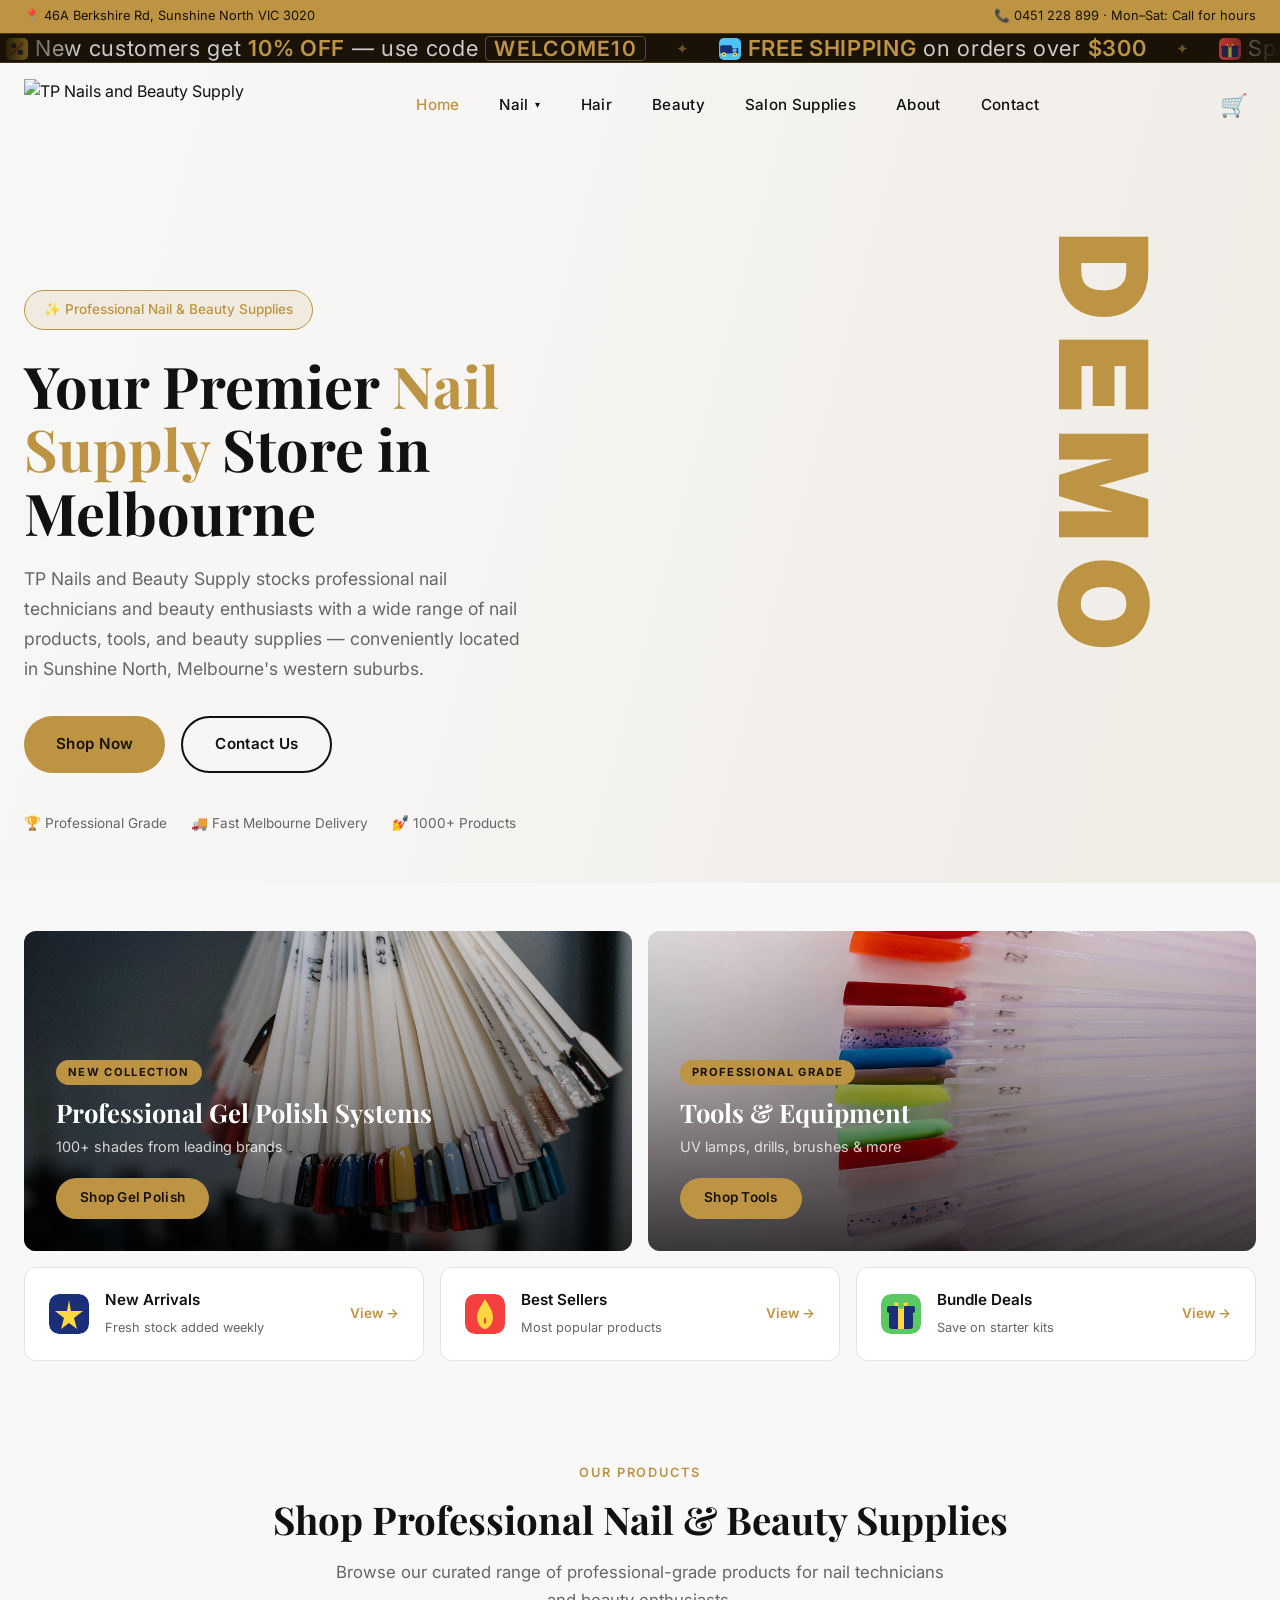
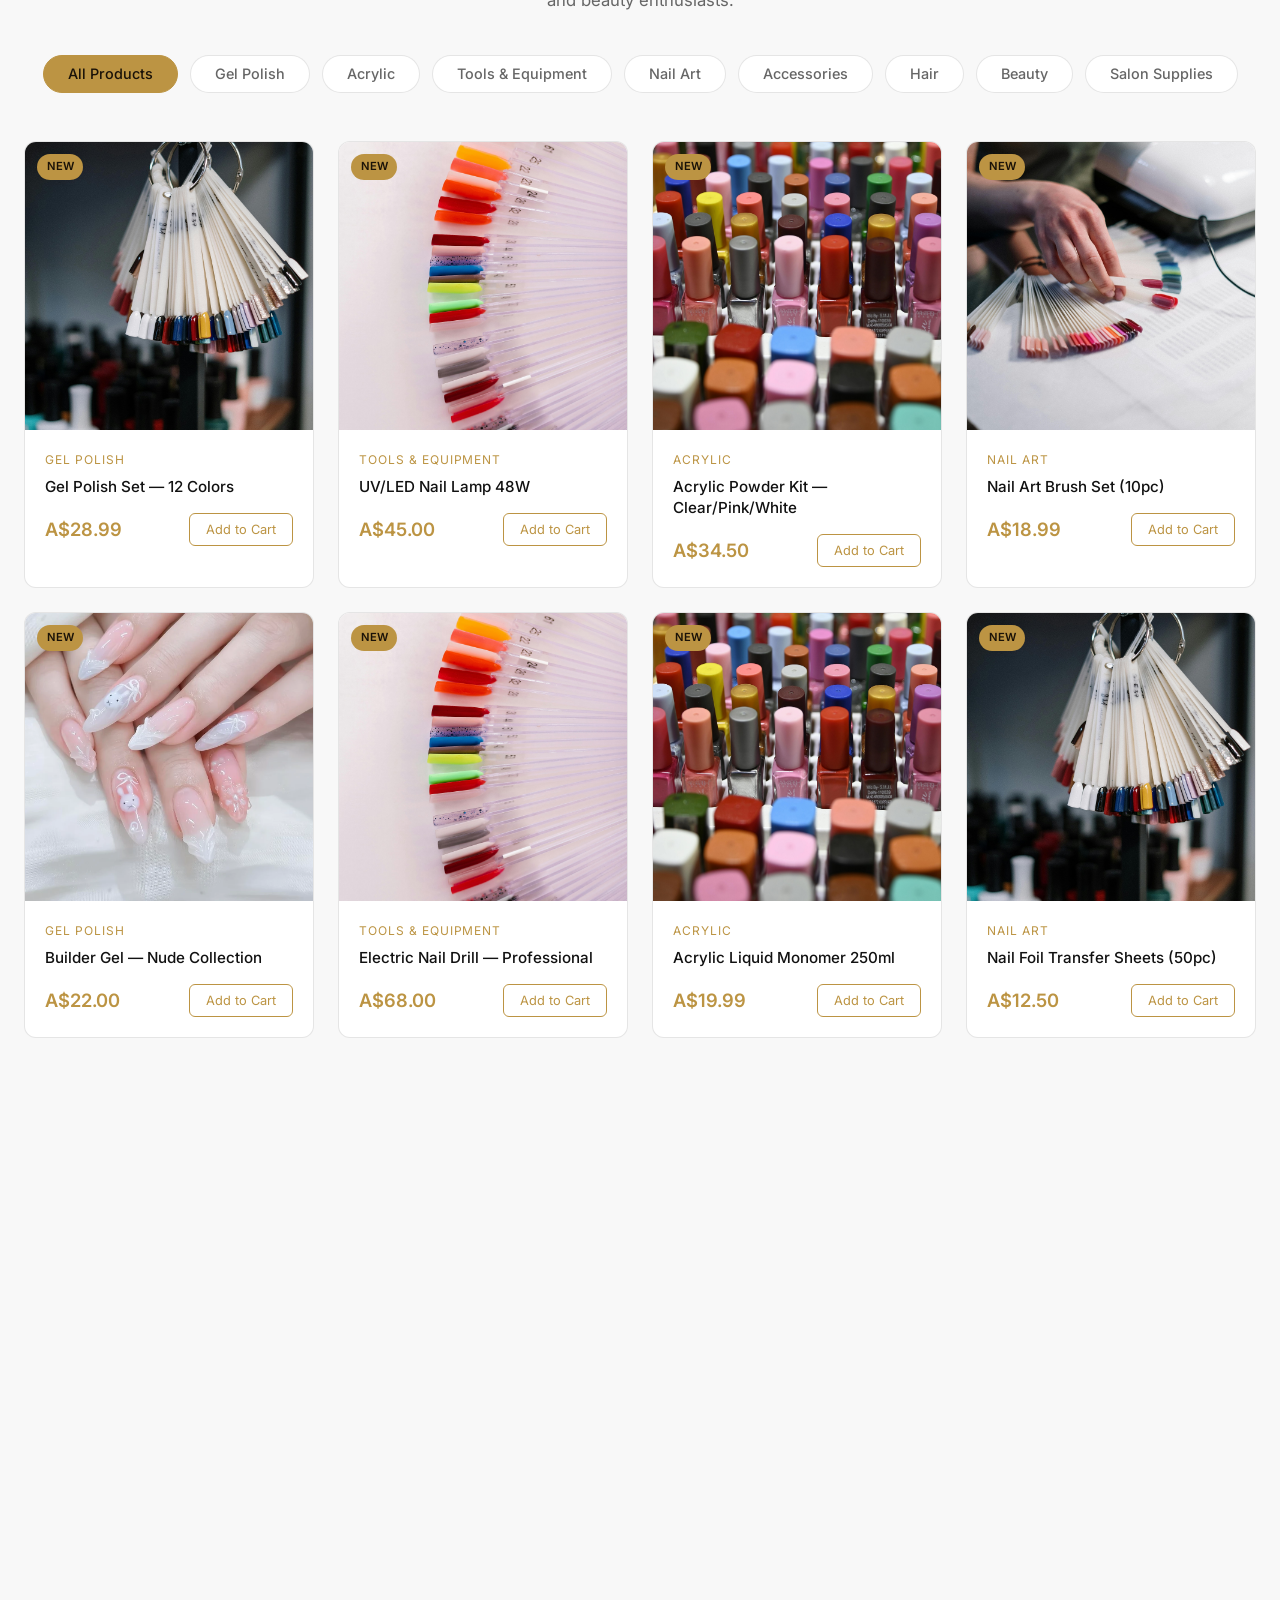
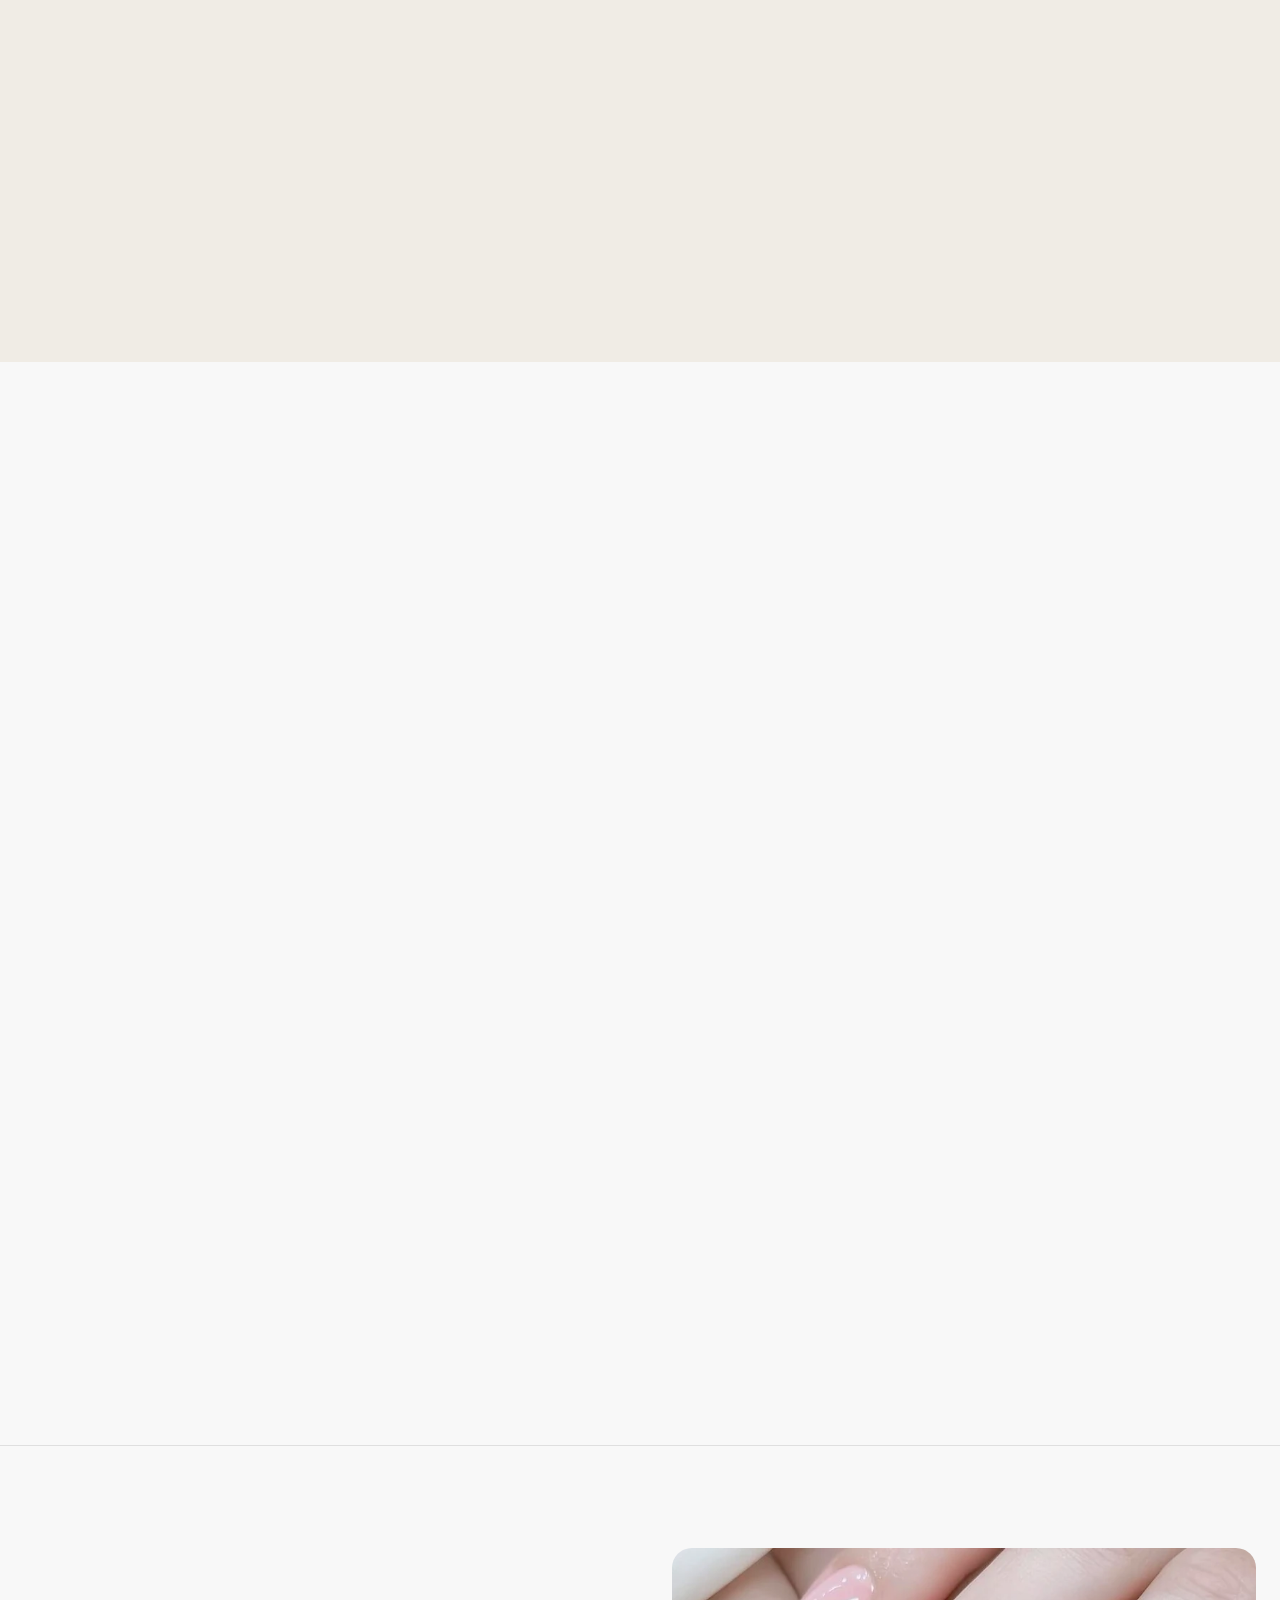
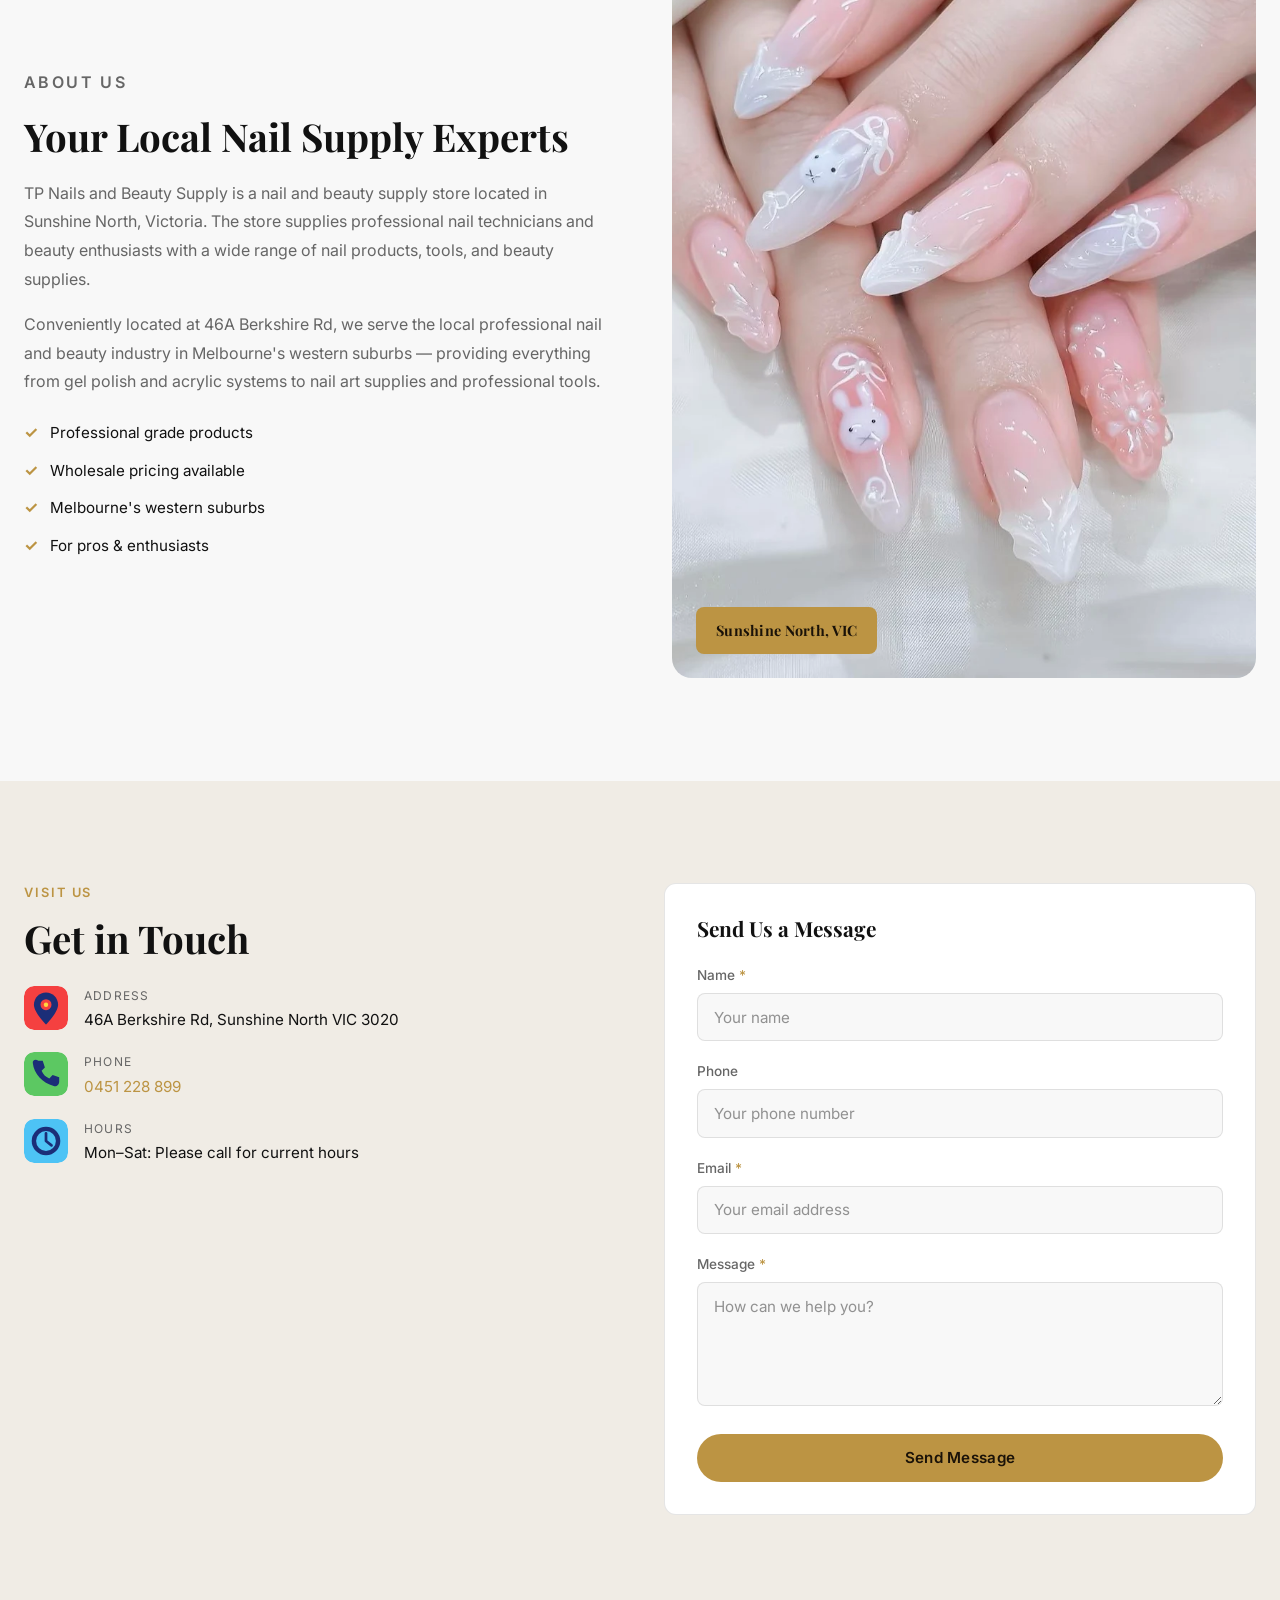
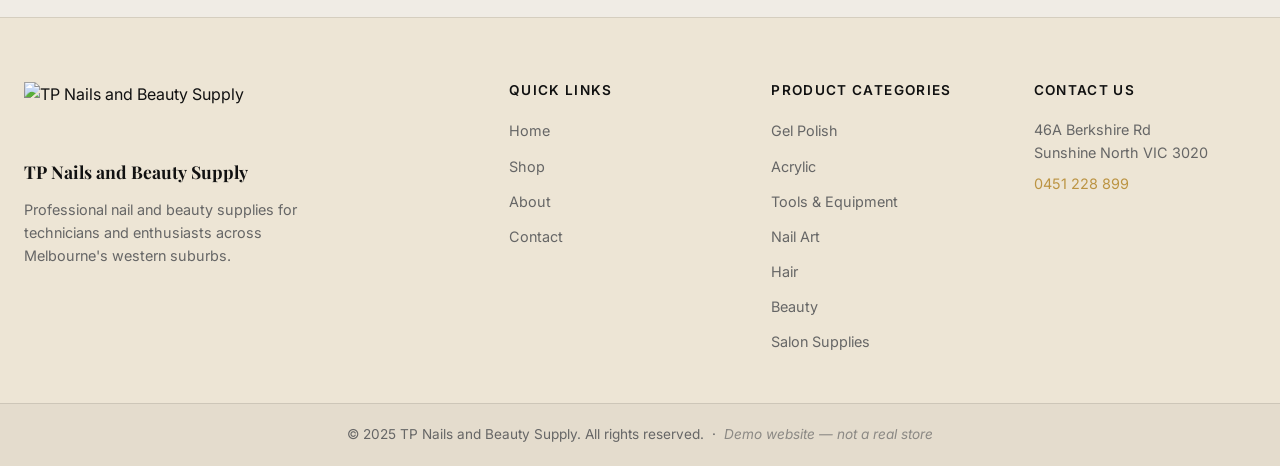
==== commit 6c462757: "Replace all emoji icons with Streamline Sharp Pop style inline SVGs across ticker, promo strip, Why " ====
--- a/index.html
+++ b/index.html
@@ -29,18 +29,18 @@
   <div class="ticker-banner" role="marquee" aria-label="Current promotions">
     <div class="ticker-track">
       <!-- SET 1 -->
-      <span class="promo-item"><span class="promo-icon">🎉</span> New customers get <strong>10% OFF</strong> — use code <span class="promo-code">WELCOME10</span></span>
+      <span class="promo-item"><span class="promo-icon"><svg viewBox="0 0 40 40" fill="none" xmlns="http://www.w3.org/2000/svg" style="width:1em;height:1em;vertical-align:middle"><rect width="40" height="40" rx="9" fill="#FFD740"/><circle cx="14" cy="14" r="5" fill="#1B2E78"/><circle cx="26" cy="26" r="5" fill="#1B2E78"/><path d="M10 30L30 10" stroke="#F54040" stroke-width="4" stroke-linecap="round"/></svg></span> New customers get <strong>10% OFF</strong> — use code <span class="promo-code">WELCOME10</span></span>
       <span class="promo-sep">✦</span>
-      <span class="promo-item"><span class="promo-icon">🚚</span> <strong>FREE SHIPPING</strong> on orders over <strong>$300</strong></span>
+      <span class="promo-item"><span class="promo-icon"><svg viewBox="0 0 40 40" fill="none" xmlns="http://www.w3.org/2000/svg" style="width:1em;height:1em;vertical-align:middle"><rect width="40" height="40" rx="9" fill="#4DC3F5"/><rect x="2" y="13" width="22" height="15" rx="3" fill="#1B2E78"/><path d="M24 18h9a2 2 0 012 2v8H24V18z" fill="#1B2E78"/><rect x="25" y="19" width="7" height="6" rx="1" fill="#4DC3F5"/><circle cx="9" cy="30" r="4" fill="#FFD740"/><circle cx="9" cy="30" r="1.5" fill="#1B2E78"/><circle cx="29" cy="30" r="4" fill="#FFD740"/><circle cx="29" cy="30" r="1.5" fill="#1B2E78"/></svg></span> <strong>FREE SHIPPING</strong> on orders over <strong>$300</strong></span>
       <span class="promo-sep">✦</span>
-      <span class="promo-item"><span class="promo-icon">🎁</span> Spend <strong>$500+</strong> and receive a <strong>FREE GIFT</strong> with your order</span>
+      <span class="promo-item"><span class="promo-icon"><svg viewBox="0 0 40 40" fill="none" xmlns="http://www.w3.org/2000/svg" style="width:1em;height:1em;vertical-align:middle"><rect width="40" height="40" rx="9" fill="#F54040"/><rect x="5" y="20" width="30" height="15" rx="3" fill="#1B2E78"/><rect x="4" y="14" width="32" height="7" rx="2" fill="#1B2E78"/><rect x="17" y="14" width="6" height="21" fill="#FFD740"/><path d="M20 14C19 11 13 9 13 12C13 15 20 14 20 14Z" fill="#FFD740"/><path d="M20 14C21 11 27 9 27 12C27 15 20 14 20 14Z" fill="#FFD740"/><circle cx="20" cy="14" r="3.5" fill="#F54040"/></svg></span> Spend <strong>$500+</strong> and receive a <strong>FREE GIFT</strong> with your order</span>
       <span class="promo-sep">✦</span>
       <!-- SET 2 (duplicate for seamless loop) -->
-      <span class="promo-item"><span class="promo-icon">🎉</span> New customers get <strong>10% OFF</strong> — use code <span class="promo-code">WELCOME10</span></span>
+      <span class="promo-item"><span class="promo-icon"><svg viewBox="0 0 40 40" fill="none" xmlns="http://www.w3.org/2000/svg" style="width:1em;height:1em;vertical-align:middle"><rect width="40" height="40" rx="9" fill="#FFD740"/><circle cx="14" cy="14" r="5" fill="#1B2E78"/><circle cx="26" cy="26" r="5" fill="#1B2E78"/><path d="M10 30L30 10" stroke="#F54040" stroke-width="4" stroke-linecap="round"/></svg></span> New customers get <strong>10% OFF</strong> — use code <span class="promo-code">WELCOME10</span></span>
       <span class="promo-sep">✦</span>
-      <span class="promo-item"><span class="promo-icon">🚚</span> <strong>FREE SHIPPING</strong> on orders over <strong>$300</strong></span>
+      <span class="promo-item"><span class="promo-icon"><svg viewBox="0 0 40 40" fill="none" xmlns="http://www.w3.org/2000/svg" style="width:1em;height:1em;vertical-align:middle"><rect width="40" height="40" rx="9" fill="#4DC3F5"/><rect x="2" y="13" width="22" height="15" rx="3" fill="#1B2E78"/><path d="M24 18h9a2 2 0 012 2v8H24V18z" fill="#1B2E78"/><rect x="25" y="19" width="7" height="6" rx="1" fill="#4DC3F5"/><circle cx="9" cy="30" r="4" fill="#FFD740"/><circle cx="9" cy="30" r="1.5" fill="#1B2E78"/><circle cx="29" cy="30" r="4" fill="#FFD740"/><circle cx="29" cy="30" r="1.5" fill="#1B2E78"/></svg></span> <strong>FREE SHIPPING</strong> on orders over <strong>$300</strong></span>
       <span class="promo-sep">✦</span>
-      <span class="promo-item"><span class="promo-icon">🎁</span> Spend <strong>$500+</strong> and receive a <strong>FREE GIFT</strong> with your order</span>
+      <span class="promo-item"><span class="promo-icon"><svg viewBox="0 0 40 40" fill="none" xmlns="http://www.w3.org/2000/svg" style="width:1em;height:1em;vertical-align:middle"><rect width="40" height="40" rx="9" fill="#F54040"/><rect x="5" y="20" width="30" height="15" rx="3" fill="#1B2E78"/><rect x="4" y="14" width="32" height="7" rx="2" fill="#1B2E78"/><rect x="17" y="14" width="6" height="21" fill="#FFD740"/><path d="M20 14C19 11 13 9 13 12C13 15 20 14 20 14Z" fill="#FFD740"/><path d="M20 14C21 11 27 9 27 12C27 15 20 14 20 14Z" fill="#FFD740"/><circle cx="20" cy="14" r="3.5" fill="#F54040"/></svg></span> Spend <strong>$500+</strong> and receive a <strong>FREE GIFT</strong> with your order</span>
       <span class="promo-sep">✦</span>
     </div>
   </div>
@@ -161,7 +161,7 @@
       </div>
       <div class="promo-strip">
         <div class="promo-strip-item">
-          <span class="strip-icon">✨</span>
+          <span class="strip-icon"><svg viewBox="0 0 40 40" fill="none" xmlns="http://www.w3.org/2000/svg"><rect width="40" height="40" rx="9" fill="#1B2E78"/><path d="M20 6L22 17H34L25 24L28 35L20 29L12 35L15 24L6 17H18Z" fill="#FFD740"/></svg></span>
           <div>
             <strong>New Arrivals</strong>
             <span>Fresh stock added weekly</span>
@@ -169,7 +169,7 @@
           <a href="#shop" class="strip-link">View →</a>
         </div>
         <div class="promo-strip-item">
-          <span class="strip-icon">🔥</span>
+          <span class="strip-icon"><svg viewBox="0 0 40 40" fill="none" xmlns="http://www.w3.org/2000/svg"><rect width="40" height="40" rx="9" fill="#F54040"/><path d="M20 5C24 12 28 17 28 23C28 29 24 35 20 35C16 35 12 29 12 23C12 17 16 12 20 5Z" fill="#FFD740"/><path d="M20 23C21.5 25 22 28 20 30.5C18 28 18.5 25 20 23Z" fill="#F54040"/></svg></span>
           <div>
             <strong>Best Sellers</strong>
             <span>Most popular products</span>
@@ -177,7 +177,7 @@
           <a href="#shop" class="strip-link">View →</a>
         </div>
         <div class="promo-strip-item">
-          <span class="strip-icon">🎁</span>
+          <span class="strip-icon"><svg viewBox="0 0 40 40" fill="none" xmlns="http://www.w3.org/2000/svg"><rect width="40" height="40" rx="9" fill="#5CC862"/><rect x="8" y="18" width="24" height="17" rx="3" fill="#1B2E78"/><rect x="6" y="12" width="28" height="7" rx="2" fill="#1B2E78"/><rect x="17" y="12" width="6" height="23" fill="#FFD740"/><path d="M20 12C19 9 13 7 13 10C13 13 20 12 20 12Z" fill="#FFD740"/><path d="M20 12C21 9 27 7 27 10C27 13 20 12 20 12Z" fill="#FFD740"/><circle cx="20" cy="12" r="3" fill="#5CC862"/></svg></span>
           <div>
             <strong>Bundle Deals</strong>
             <span>Save on starter kits</span>
@@ -544,22 +544,22 @@
       <h2 class="section-title reveal d1">Trusted by Professionals Across Melbourne</h2>
       <div class="why-grid">
         <div class="why-card reveal d1">
-          <div class="why-icon">💎</div>
+          <div class="why-icon"><svg viewBox="0 0 40 40" fill="none" xmlns="http://www.w3.org/2000/svg"><rect width="40" height="40" rx="9" fill="#4DC3F5"/><polygon points="20,5 35,18 20,35 5,18" fill="#1B2E78"/><polygon points="20,5 35,18 5,18" fill="#F54040"/><polygon points="20,12 29,18 20,29 11,18" fill="#4DC3F5"/></svg></div>
           <h3>Professional Grade Quality</h3>
           <p>Every product in our range meets the standards demanded by professional nail technicians — durable, consistent, and salon-tested.</p>
         </div>
         <div class="why-card reveal d2">
-          <div class="why-icon">💰</div>
+          <div class="why-icon"><svg viewBox="0 0 40 40" fill="none" xmlns="http://www.w3.org/2000/svg"><rect width="40" height="40" rx="9" fill="#5CC862"/><path d="M7 7H22L33 19L20 33H7V7Z" fill="#1B2E78"/><circle cx="13" cy="13" r="3" fill="#5CC862"/><line x1="20" y1="15" x2="20" y2="26" stroke="#FFD740" stroke-width="2.5" stroke-linecap="round"/><path d="M17 17.5C17 16 20 16 20 16C23 16 23 18 20 19.5C17 21 17 23 20 23.5C23 24 23 22.5 23 22.5" stroke="#FFD740" stroke-width="2" stroke-linecap="round"/></svg></div>
           <h3>Wholesale Prices</h3>
           <p>We keep our prices competitive so professionals and enthusiasts alike can stock up on the supplies they need without breaking the budget.</p>
         </div>
         <div class="why-card reveal d3">
-          <div class="why-icon">🚚</div>
+          <div class="why-icon"><svg viewBox="0 0 40 40" fill="none" xmlns="http://www.w3.org/2000/svg"><rect width="40" height="40" rx="9" fill="#4DC3F5"/><rect x="2" y="13" width="22" height="15" rx="3" fill="#1B2E78"/><path d="M24 18h9a2 2 0 012 2v8H24V18z" fill="#1B2E78"/><rect x="25" y="19" width="7" height="6" rx="1" fill="#4DC3F5"/><circle cx="9" cy="30" r="4" fill="#FFD740"/><circle cx="9" cy="30" r="1.5" fill="#1B2E78"/><circle cx="29" cy="30" r="4" fill="#FFD740"/><circle cx="29" cy="30" r="1.5" fill="#1B2E78"/></svg></div>
           <h3>Fast Local Delivery</h3>
           <p>Serving Melbourne's western suburbs and beyond — fast local delivery means you never run out of your essential nail and beauty supplies.</p>
         </div>
         <div class="why-card reveal d4">
-          <div class="why-icon">🎓</div>
+          <div class="why-icon"><svg viewBox="0 0 40 40" fill="none" xmlns="http://www.w3.org/2000/svg"><rect width="40" height="40" rx="9" fill="#1B2E78"/><path d="M20 8L36 16L20 24L4 16Z" fill="#FFD740"/><path d="M13 19.5V27C13 29.5 16.5 32 20 32C23.5 32 27 29.5 27 27V19.5" fill="#4DC3F5"/><rect x="30" y="16" width="3" height="10" rx="1.5" fill="#FFD740"/><circle cx="31.5" cy="27" r="3" fill="#F54040"/></svg></div>
           <h3>Expert Support</h3>
           <p>Our team understands the nail industry inside and out. We're here to help you choose the right products for every technique and service.</p>
         </div>
@@ -634,21 +634,21 @@
           <h2 class="reveal d1">Get in Touch</h2>
           <div class="contact-rows reveal d2">
             <div class="contact-row">
-              <div class="contact-icon">📍</div>
+              <div class="contact-icon"><svg viewBox="0 0 40 40" fill="none" xmlns="http://www.w3.org/2000/svg"><rect width="40" height="40" rx="9" fill="#F54040"/><path d="M20 6C14 6 9 11 9 17C9 24 20 35 20 35C20 35 31 24 31 17C31 11 26 6 20 6Z" fill="#1B2E78"/><circle cx="20" cy="17" r="5" fill="#F54040"/><circle cx="20" cy="17" r="2" fill="#FFD740"/></svg></div>
               <div>
                 <div class="contact-label">Address</div>
                 <div class="contact-value">46A Berkshire Rd, Sunshine North VIC 3020</div>
               </div>
             </div>
             <div class="contact-row">
-              <div class="contact-icon">📞</div>
+              <div class="contact-icon"><svg viewBox="0 0 40 40" fill="none" xmlns="http://www.w3.org/2000/svg"><rect width="40" height="40" rx="9" fill="#5CC862"/><path d="M13 8H17L19 14L16 17C17.5 20.5 19.5 22.5 23 24L26 21L32 23V27C32 29.5 29.5 32 27 31C17 28 9 20 8 10C7.5 7.5 10.5 6 13 8Z" fill="#1B2E78"/></svg></div>
               <div>
                 <div class="contact-label">Phone</div>
                 <div class="contact-value"><a href="tel:0451228899">0451 228 899</a></div>
               </div>
             </div>
             <div class="contact-row">
-              <div class="contact-icon">🕐</div>
+              <div class="contact-icon"><svg viewBox="0 0 40 40" fill="none" xmlns="http://www.w3.org/2000/svg"><rect width="40" height="40" rx="9" fill="#4DC3F5"/><circle cx="20" cy="20" r="13" fill="#1B2E78"/><circle cx="20" cy="20" r="9" fill="#4DC3F5"/><path d="M20 13V20L25 24" stroke="#1B2E78" stroke-width="2.5" stroke-linecap="round" stroke-linejoin="round"/></svg></div>
               <div>
                 <div class="contact-label">Hours</div>
                 <div class="contact-value">Mon–Sat: Please call for current hours</div>
--- a/styles.css
+++ b/styles.css
@@ -103,7 +103,7 @@
   border-top: 1px solid rgba(172, 135, 62, 0.3);
   border-bottom: 1px solid rgba(172, 135, 62, 0.3);
   overflow: hidden;
-  height: 20px;
+  height: 30px;
   line-height: 1;
   display: flex;
   align-items: center;
@@ -152,7 +152,7 @@
   align-items: center;
   gap: 7px;
   font-family: 'Inter', sans-serif;
-  font-size: 15px;
+  font-size: 22px;
   font-weight: 400;
   line-height: 1;
   color: #cccccc;
@@ -167,7 +167,7 @@
 }
 
 .promo-icon {
-  font-size: 15px;
+  font-size: 22px;
   flex-shrink: 0;
 }
 
@@ -177,7 +177,7 @@
   border: 1px solid rgba(172, 135, 62, 0.5);
   border-radius: 4px;
   color: var(--accent);
-  font-size: 14px;
+  font-size: 21px;
   font-weight: 600;
   letter-spacing: 0.06em;
 }
@@ -185,7 +185,7 @@
 .promo-sep {
   color: var(--accent);
   margin: 0 24px;
-  font-size: 10px;
+  font-size: 15px;
   opacity: 0.5;
   flex-shrink: 0;
 }
@@ -811,16 +811,17 @@
 }
 
 .why-icon {
-  font-size: 2.5rem;
-  width: 80px;
-  height: 80px;
-  border-radius: 50%;
-  background: var(--accent-glow);
+  width: 72px;
+  height: 72px;
+  border-radius: 16px;
+  background: none;
   display: flex;
   align-items: center;
   justify-content: center;
   margin: 0 auto 1.5rem;
-}
+  overflow: hidden;
+}
+.why-icon svg { width: 100%; height: 100%; display: block; }
 
 .why-card h3 {
   font-size: 1.1rem;
@@ -1020,14 +1021,15 @@
 .contact-icon {
   width: 44px;
   height: 44px;
-  border-radius: 50%;
-  background: var(--accent-glow);
+  border-radius: 10px;
+  background: none;
   display: flex;
   align-items: center;
   justify-content: center;
-  font-size: 1.1rem;
   flex-shrink: 0;
-}
+  overflow: hidden;
+}
+.contact-icon svg { width: 100%; height: 100%; display: block; }
 
 .contact-label {
   font-family: 'Inter', sans-serif;
@@ -1448,9 +1450,13 @@
 }
 
 .strip-icon {
-  font-size: 1.8rem;
+  width: 40px;
+  height: 40px;
   flex-shrink: 0;
-}
+  border-radius: 10px;
+  overflow: hidden;
+}
+.strip-icon svg { width: 100%; height: 100%; display: block; }
 
 .promo-strip-item div {
   flex: 1;
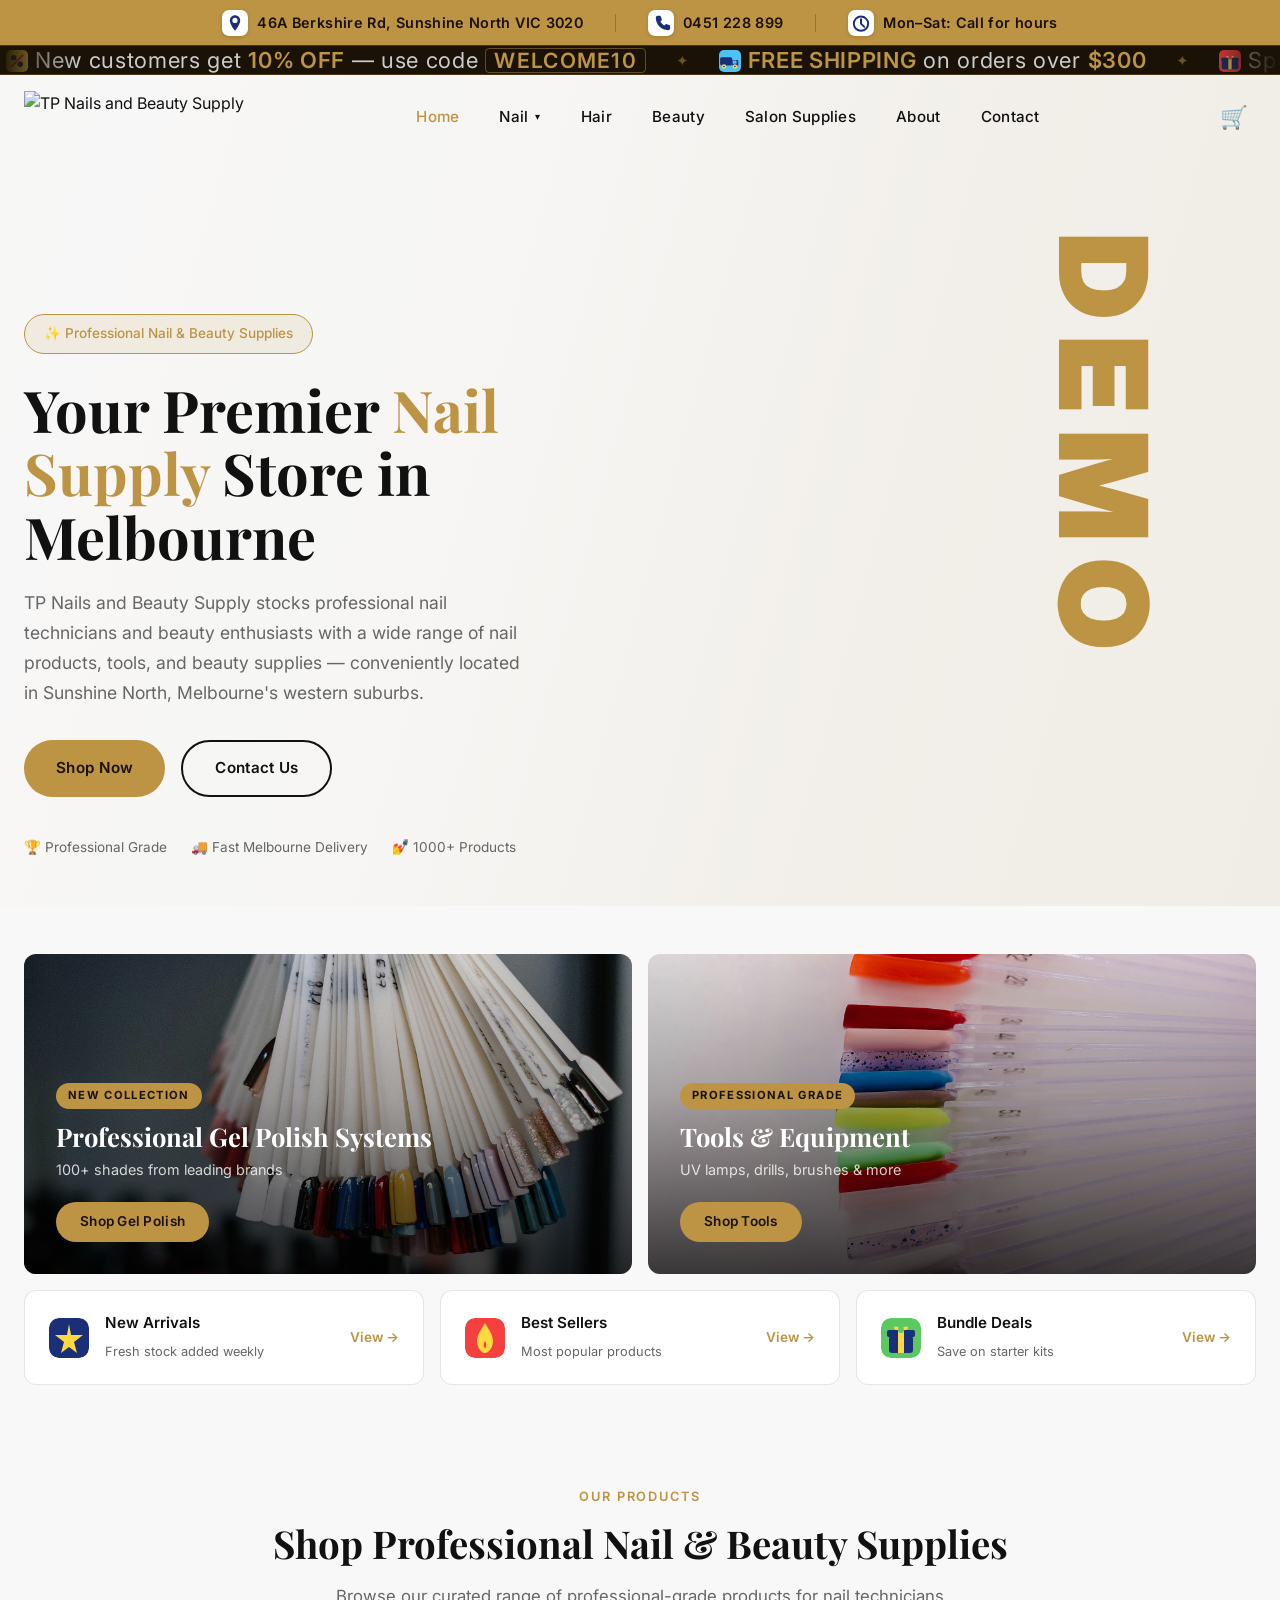
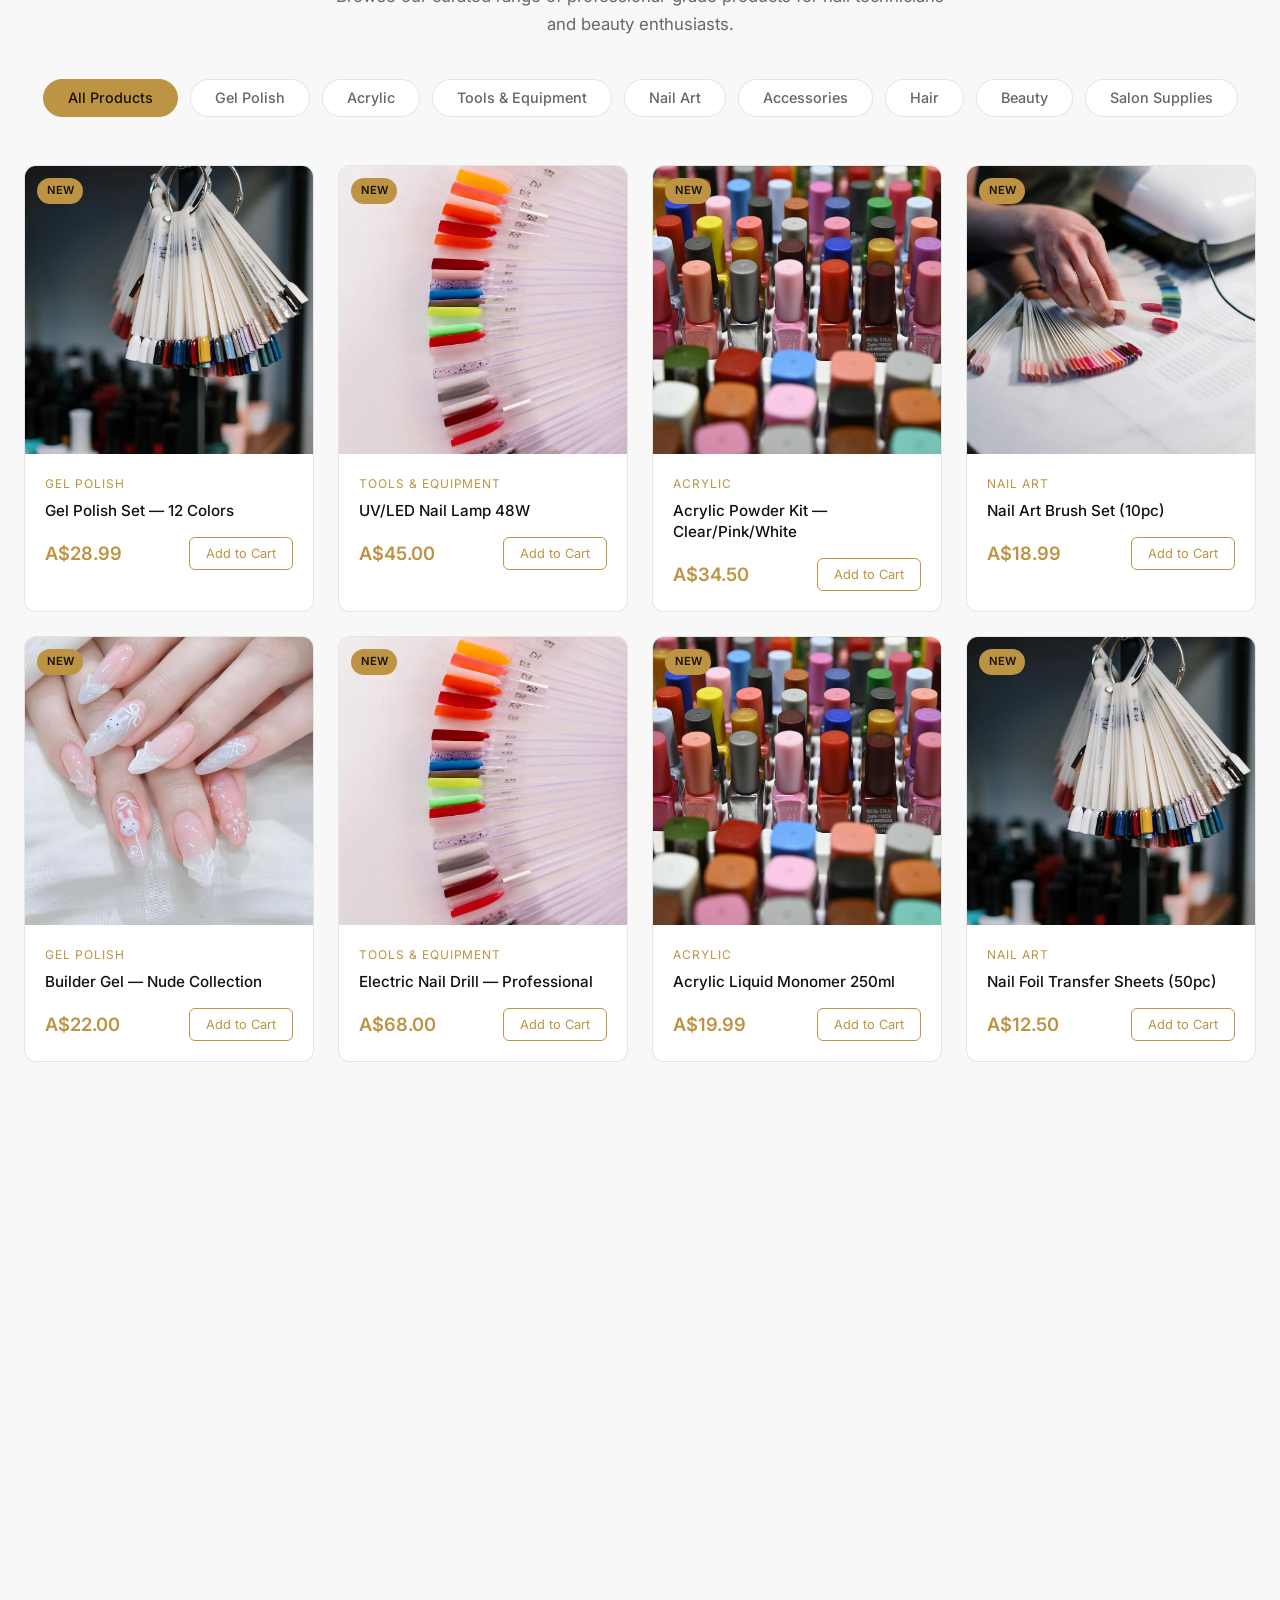
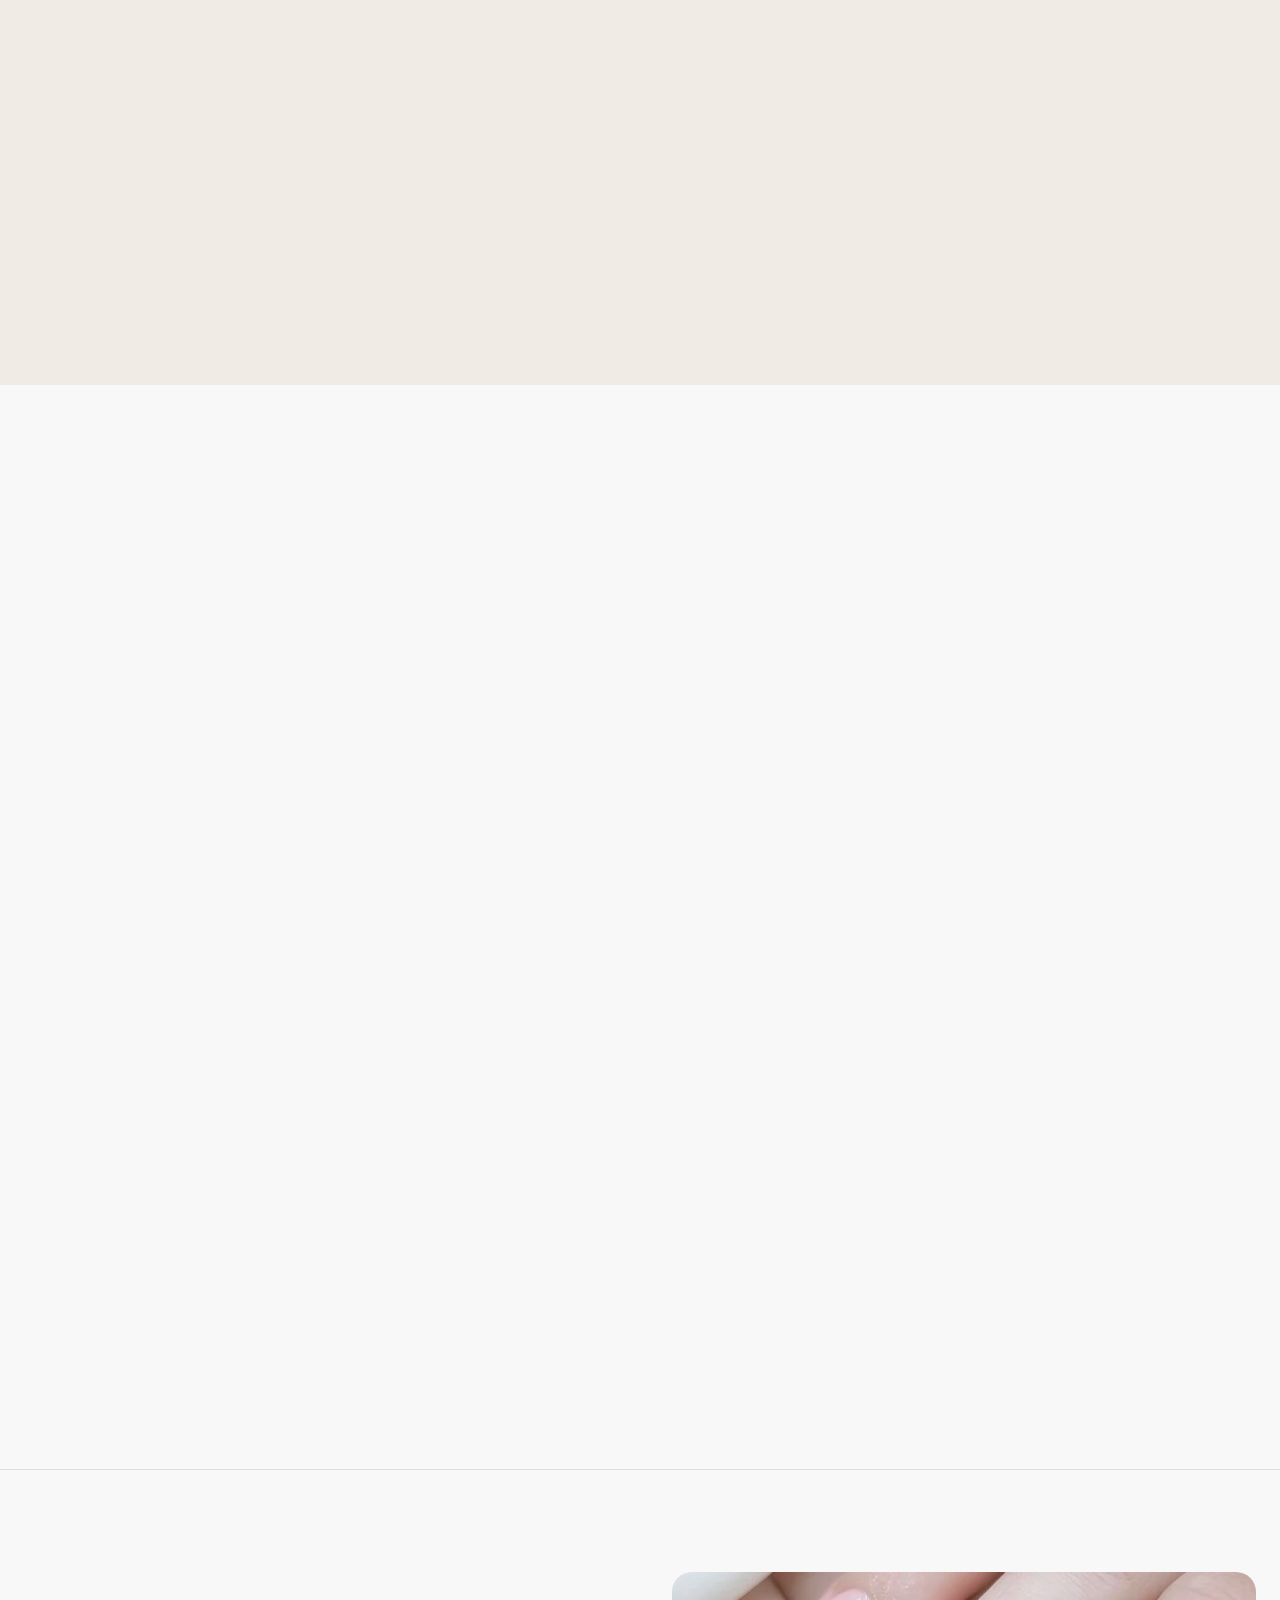
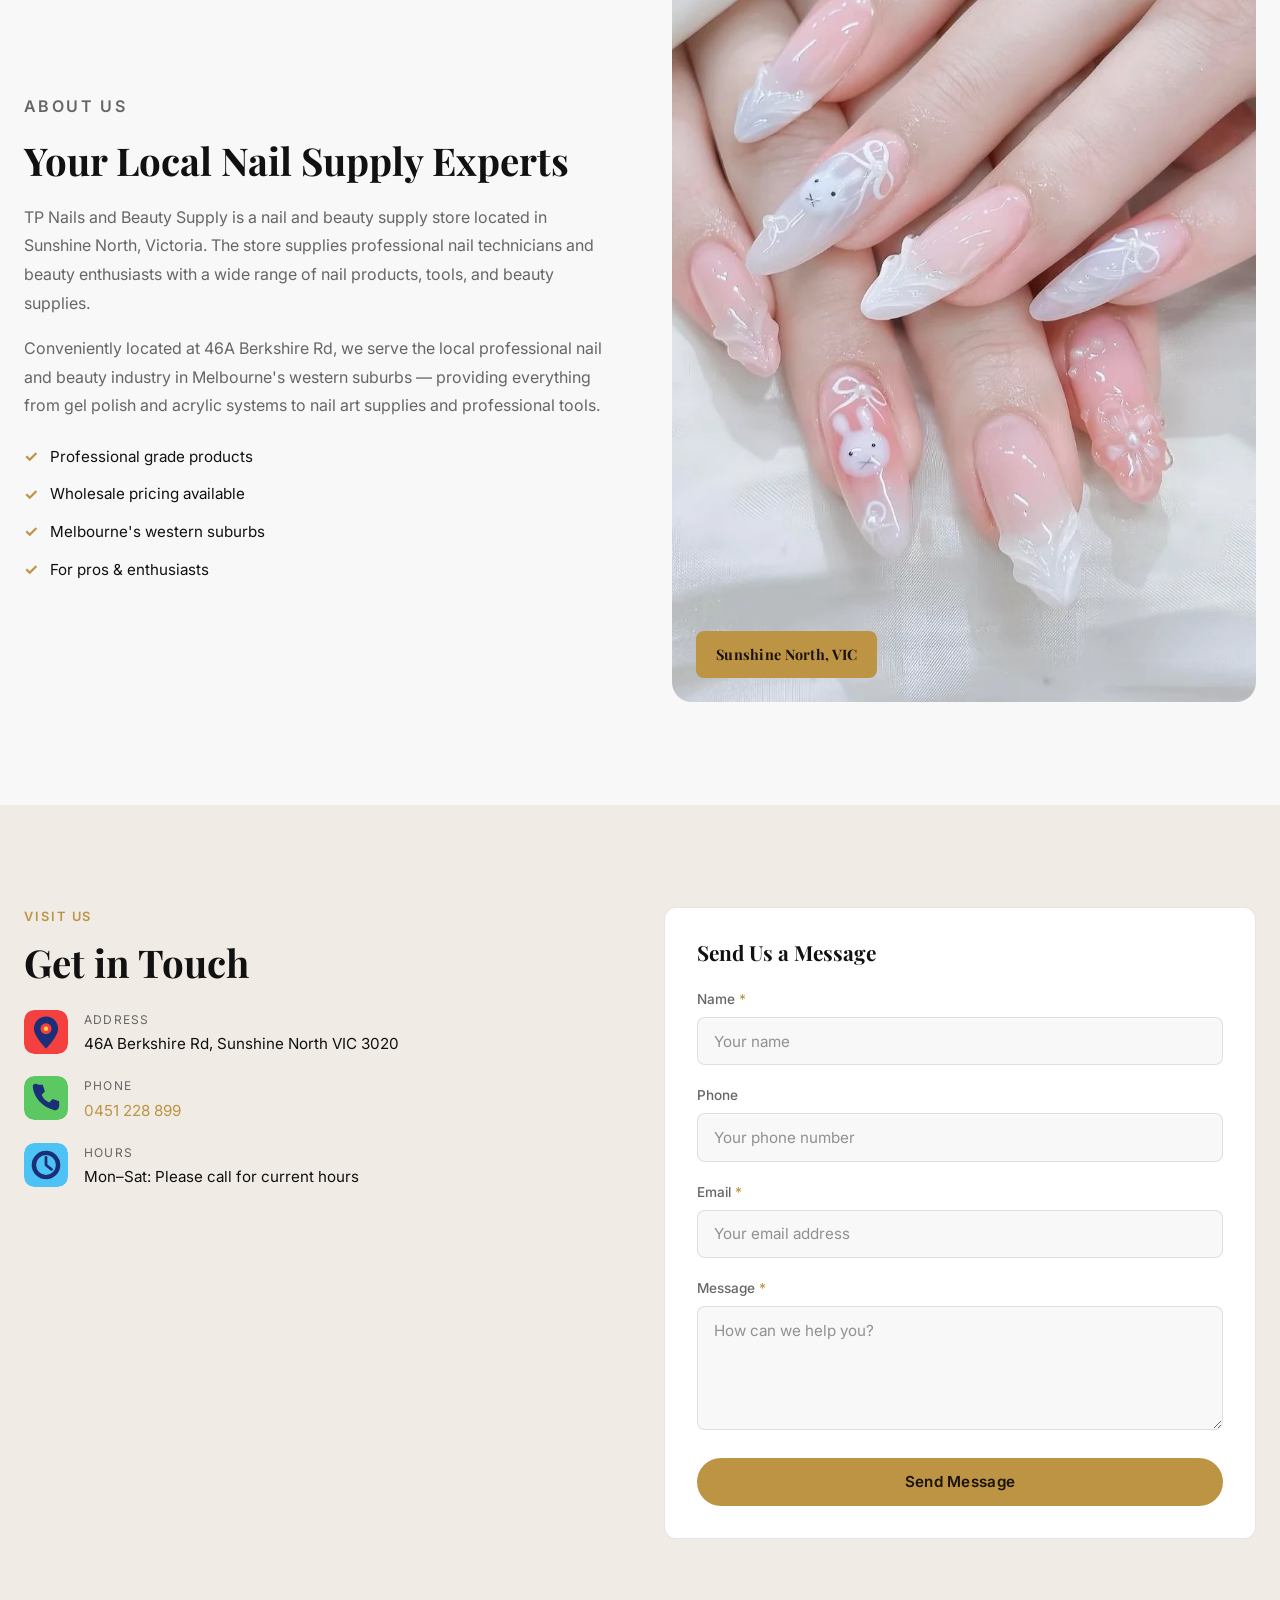
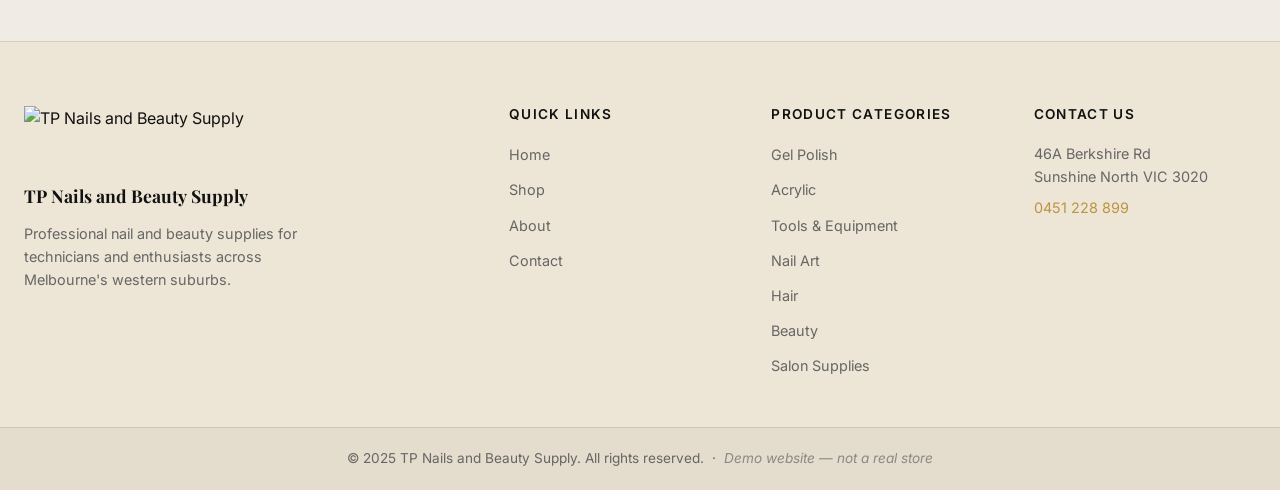
==== commit 46faefde: "Top bar: Sharp Pop icons, max-width alignment, larger text with dividers" ====
--- a/index.html
+++ b/index.html
@@ -9,7 +9,7 @@
   <link rel="preconnect" href="https://fonts.googleapis.com">
   <link rel="preconnect" href="https://fonts.gstatic.com" crossorigin>
   <link href="https://fonts.googleapis.com/css2?family=Playfair+Display:wght@400;600;700&family=Inter:wght@300;400;500;600&display=swap" rel="stylesheet">
-  <link rel="stylesheet" href="styles.css?v=4">
+  <link rel="stylesheet" href="styles.css?v=5">
 </head>
 <body>
 
@@ -21,8 +21,28 @@
 
   <!-- Top Bar -->
   <div class="top-bar">
-    <span>📍 46A Berkshire Rd, Sunshine North VIC 3020</span>
-    <span>📞 0451 228 899 · Mon–Sat: Call for hours</span>
+    <div class="top-bar-inner">
+      <span class="top-bar-item">
+        <span class="top-bar-icon">
+          <svg viewBox="0 0 40 40" fill="none" xmlns="http://www.w3.org/2000/svg"><rect width="40" height="40" rx="9" fill="#fff"/><path d="M20 8C15.58 8 12 11.58 12 16C12 22 20 32 20 32C20 32 28 22 28 16C28 11.58 24.42 8 20 8Z" fill="#1B2E78"/><circle cx="20" cy="16" r="4" fill="#fff"/></svg>
+        </span>
+        46A Berkshire Rd, Sunshine North VIC 3020
+      </span>
+      <span class="top-bar-divider"></span>
+      <span class="top-bar-item">
+        <span class="top-bar-icon">
+          <svg viewBox="0 0 40 40" fill="none" xmlns="http://www.w3.org/2000/svg"><rect width="40" height="40" rx="9" fill="#fff"/><path d="M15 9C13.34 9 12 10.34 12 12C12 22.49 20.51 31 31 31C32.66 31 34 29.66 34 28V24.93C34 24.14 33.49 23.42 32.73 23.16L28.73 21.79C28.05 21.55 27.3 21.73 26.81 22.26L25.24 23.98C22.89 22.63 20.38 20.11 19.02 17.76L20.74 16.19C21.27 15.7 21.45 14.95 21.21 14.27L19.84 10.27C19.58 9.51 18.86 9 18.07 9H15Z" fill="#1B2E78"/></svg>
+        </span>
+        0451 228 899
+      </span>
+      <span class="top-bar-divider"></span>
+      <span class="top-bar-item">
+        <span class="top-bar-icon">
+          <svg viewBox="0 0 40 40" fill="none" xmlns="http://www.w3.org/2000/svg"><rect width="40" height="40" rx="9" fill="#fff"/><circle cx="20" cy="21" r="11" stroke="#1B2E78" stroke-width="3" fill="none"/><path d="M20 14V21L25 26" stroke="#1B2E78" stroke-width="3" stroke-linecap="round" stroke-linejoin="round"/></svg>
+        </span>
+        Mon–Sat: Call for hours
+      </span>
+    </div>
   </div>
 
   <!-- Promo Banner -->
--- a/styles.css
+++ b/styles.css
@@ -196,18 +196,63 @@
 .top-bar {
   background: var(--accent);
   color: #1a1208;
-  padding: 0.4rem 1.5rem;
-  font-size: 0.8rem;
-  font-family: 'Inter', sans-serif;
-  display: flex;
-  justify-content: space-between;
-  align-items: center;
+  padding: 0.6rem 1.5rem;
+  font-family: 'Inter', sans-serif;
   position: relative;
   z-index: 200;
 }
 
-@media (max-width: 640px) {
-  .top-bar { flex-direction: column; gap: 0.2rem; text-align: center; }
+.top-bar-inner {
+  max-width: var(--max-width);
+  margin: 0 auto;
+  display: flex;
+  justify-content: center;
+  align-items: center;
+}
+
+.top-bar-item {
+  display: inline-flex;
+  align-items: center;
+  gap: 9px;
+  font-size: 0.9rem;
+  font-weight: 600;
+  letter-spacing: 0.025em;
+  color: #1a1208;
+}
+
+.top-bar-icon {
+  width: 26px;
+  height: 26px;
+  flex-shrink: 0;
+  border-radius: 7px;
+  overflow: hidden;
+  display: inline-flex;
+  box-shadow: 0 1px 4px rgba(0,0,0,0.15);
+}
+
+.top-bar-icon svg {
+  width: 100%;
+  height: 100%;
+  display: block;
+}
+
+.top-bar-divider {
+  width: 1px;
+  height: 18px;
+  background: rgba(26, 18, 8, 0.25);
+  margin: 0 2rem;
+  flex-shrink: 0;
+}
+
+@media (max-width: 768px) {
+  .top-bar-inner { flex-wrap: wrap; justify-content: center; gap: 0.2rem; }
+  .top-bar-divider { display: none; }
+  .top-bar-item { font-size: 0.82rem; padding: 0.1rem 0.6rem; }
+}
+
+@media (max-width: 480px) {
+  .top-bar-inner { flex-direction: column; gap: 0.25rem; }
+  .top-bar-item { font-size: 0.8rem; padding: 0; }
 }
 
 /* ============================================================
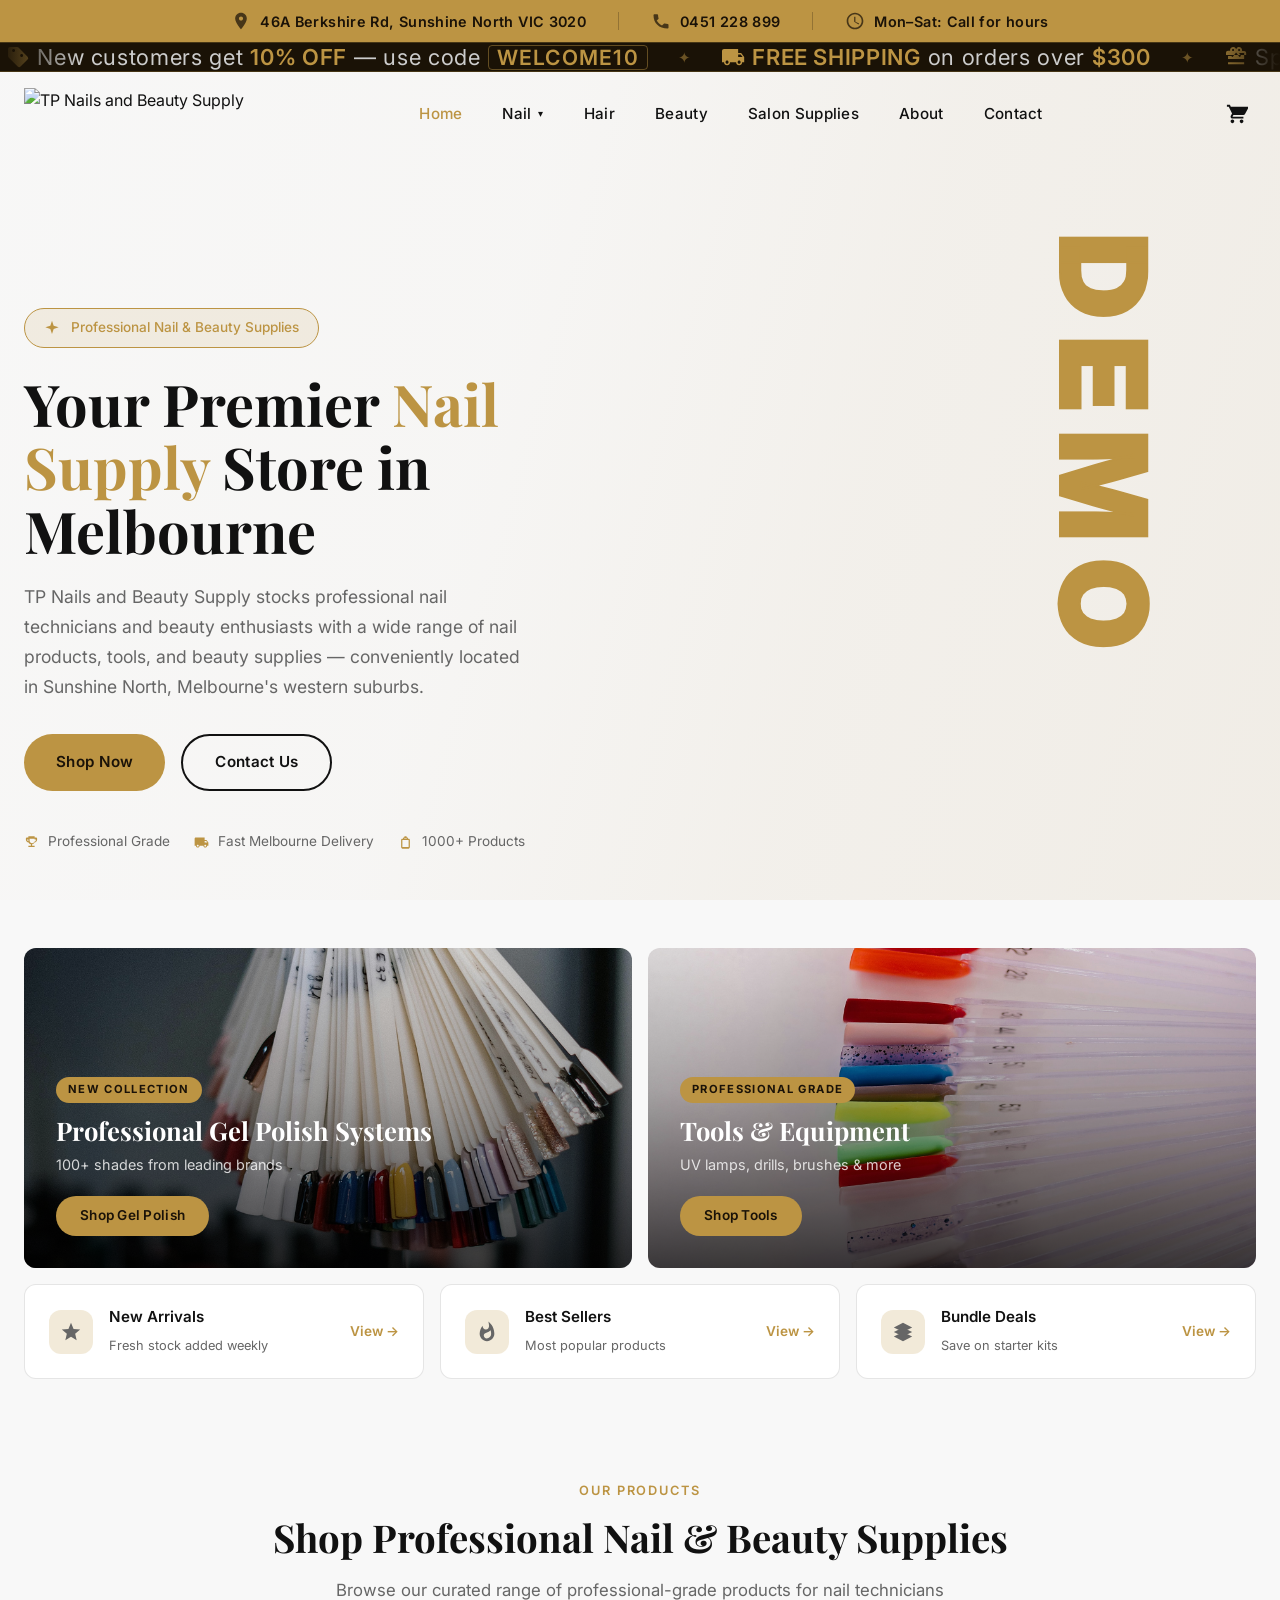
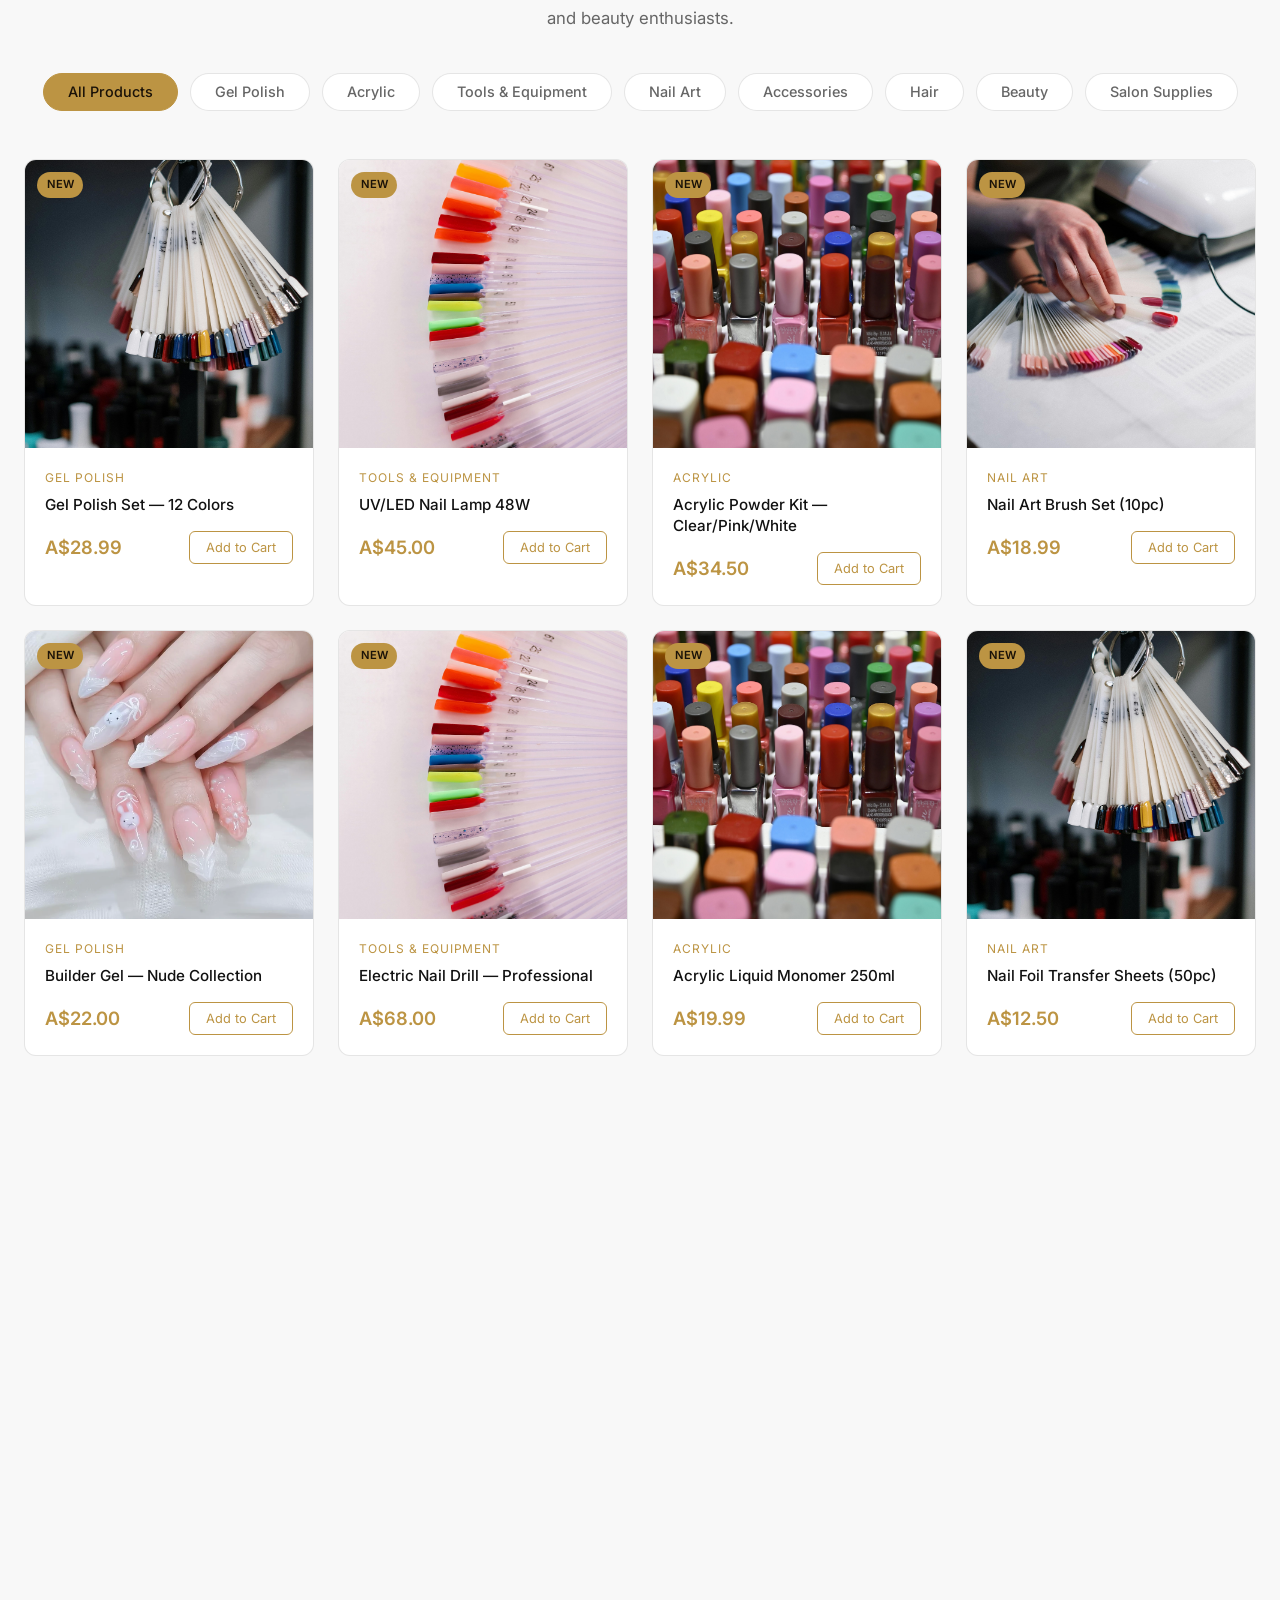
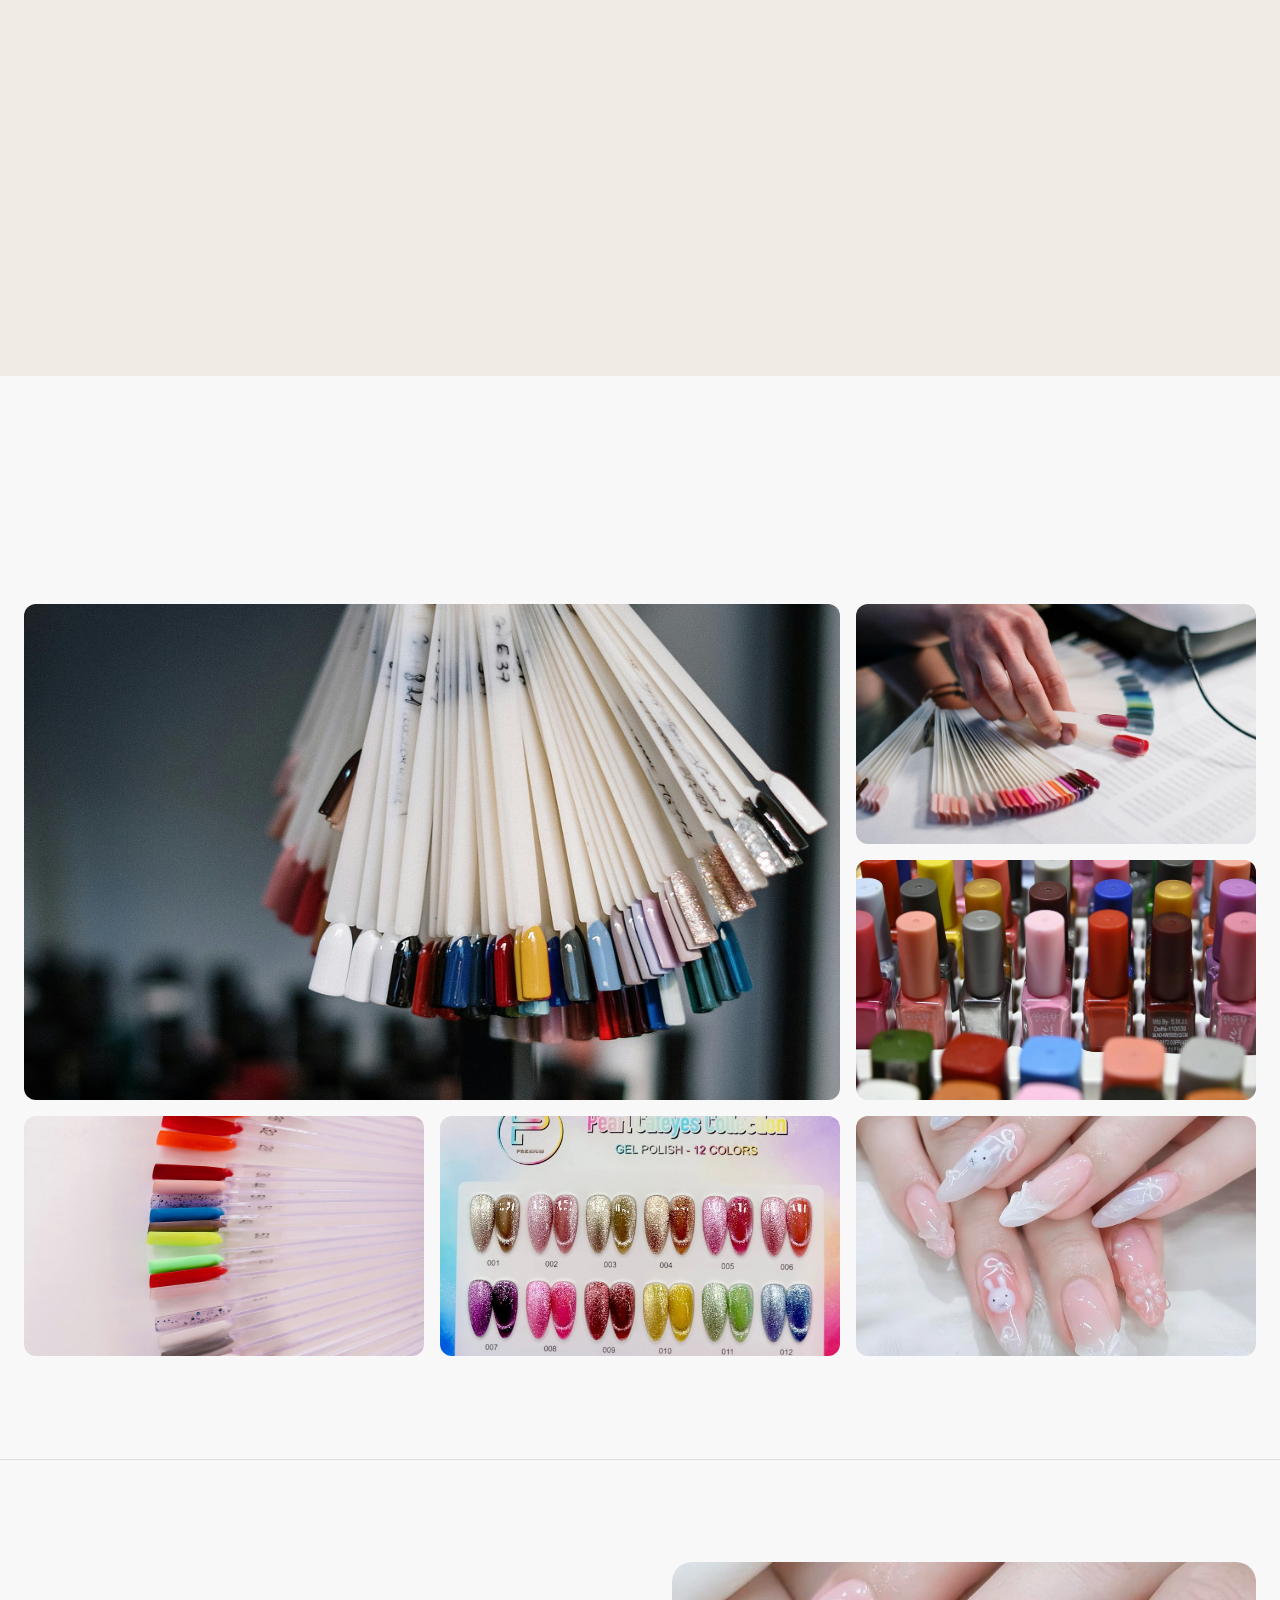
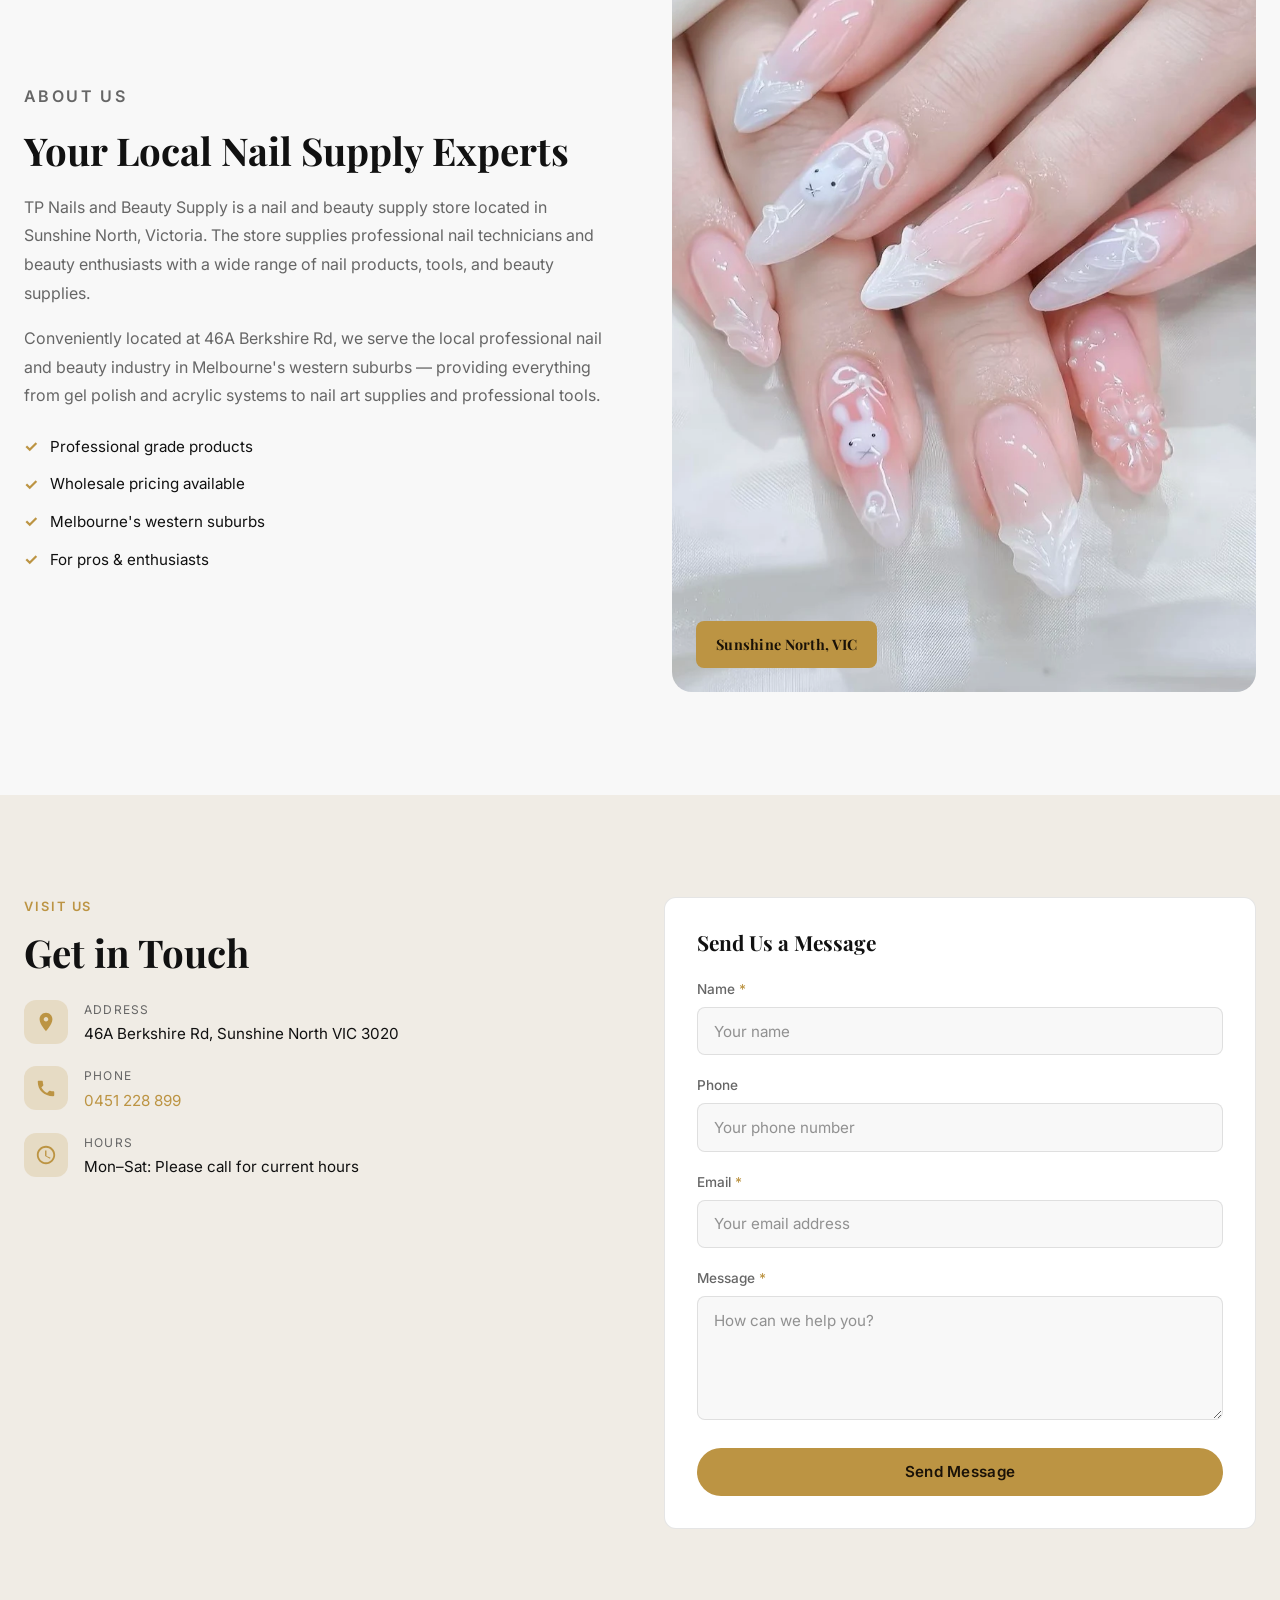
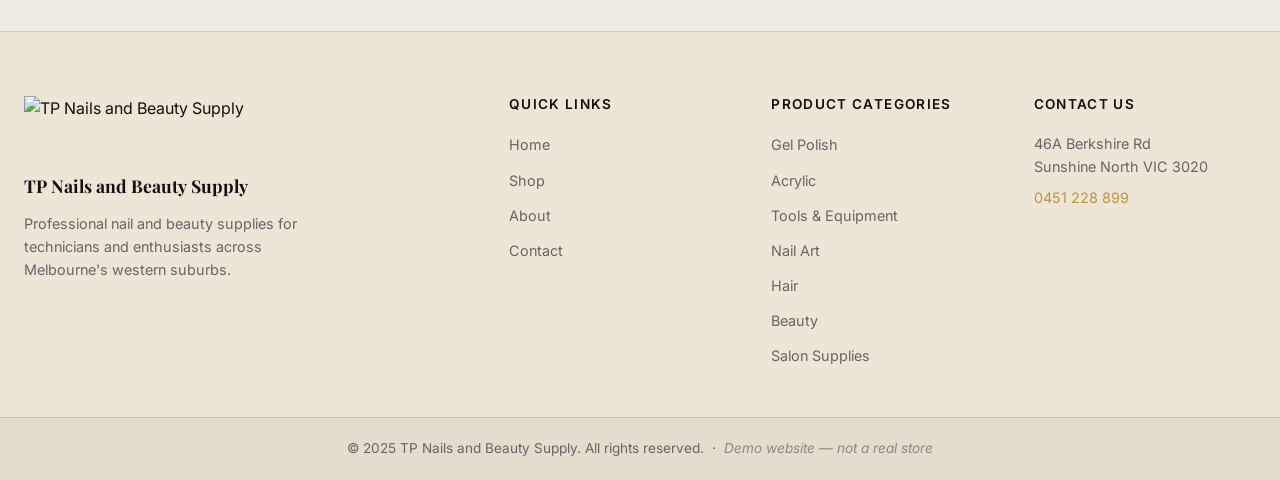
==== commit 45f66daf: "Replace all icons with monochrome solid SVG sprite library (16 symbols, currentColor)" ====
--- a/index.html
+++ b/index.html
@@ -9,9 +9,34 @@
   <link rel="preconnect" href="https://fonts.googleapis.com">
   <link rel="preconnect" href="https://fonts.gstatic.com" crossorigin>
   <link href="https://fonts.googleapis.com/css2?family=Playfair+Display:wght@400;600;700&family=Inter:wght@300;400;500;600&display=swap" rel="stylesheet">
-  <link rel="stylesheet" href="styles.css?v=5">
+  <link rel="stylesheet" href="styles.css?v=6">
 </head>
 <body>
+
+<!-- ═══════════════════════════════════════════════════════════
+     SVG ICON SPRITE — hidden. Use: <svg class="icon" aria-hidden="true"><use href="#ic-name"/></svg>
+     Style: solid monochrome · currentColor fill · 24×24 viewBox
+════════════════════════════════════════════════════════════ -->
+<svg aria-hidden="true" focusable="false" style="position:absolute;width:0;height:0;overflow:hidden">
+  <defs>
+    <symbol id="ic-pin" viewBox="0 0 24 24"><path d="M12 2C8.13 2 5 5.13 5 9c0 5.25 7 13 7 13s7-7.75 7-13c0-3.87-3.13-7-7-7zm0 9.5c-1.38 0-2.5-1.12-2.5-2.5s1.12-2.5 2.5-2.5 2.5 1.12 2.5 2.5-1.12 2.5-2.5 2.5z" fill="currentColor"/></symbol>
+    <symbol id="ic-phone" viewBox="0 0 24 24"><path d="M6.62 10.79c1.44 2.83 3.76 5.14 6.59 6.59l2.2-2.2c.27-.27.67-.36 1.02-.24 1.12.37 2.33.57 3.57.57.55 0 1 .45 1 1V20c0 .55-.45 1-1 1C9.61 21 3 14.39 3 5c0-.55.45-1 1-1h3.5c.55 0 1 .45 1 1 0 1.25.2 2.45.57 3.57.11.35.03.74-.26 1.02l-2.19 2.2z" fill="currentColor"/></symbol>
+    <symbol id="ic-clock" viewBox="0 0 24 24"><path d="M12 2C6.48 2 2 6.48 2 12s4.48 10 10 10 10-4.48 10-10S17.52 2 12 2zm0 18c-4.41 0-8-3.59-8-8s3.59-8 8-8 8 3.59 8 8-3.59 8-8 8zm.5-13H11v6l5.25 3.15.75-1.23L12.5 13V7z" fill="currentColor"/></symbol>
+    <symbol id="ic-percent" viewBox="0 0 24 24"><path d="M21.41 11.58l-9-9A2 2 0 0011 2H4c-1.1 0-2 .9-2 2v7a2 2 0 00.59 1.41l9 9a2 2 0 002.82 0l7-7a2 2 0 000-2.82zM7.5 7C6.67 7 6 6.33 6 5.5S6.67 4 7.5 4 9 4.67 9 5.5 8.33 7 7.5 7zm8 5c-.83 0-1.5-.67-1.5-1.5S14.67 9 15.5 9s1.5.67 1.5 1.5-.67 1.5-1.5 1.5zM9 15l6-6" fill="currentColor"/></symbol>
+    <symbol id="ic-truck" viewBox="0 0 24 24"><path d="M20 8h-3V4H3c-1.1 0-2 .9-2 2v11h2c0 1.66 1.34 3 3 3s3-1.34 3-3h6c0 1.66 1.34 3 3 3s3-1.34 3-3h2v-5l-3-4zM6 18.5c-.83 0-1.5-.67-1.5-1.5s.67-1.5 1.5-1.5 1.5.67 1.5 1.5-.67 1.5-1.5 1.5zm13.5-9l1.96 2.5H17V9.5h2.5zm-1.5 9c-.83 0-1.5-.67-1.5-1.5s.67-1.5 1.5-1.5 1.5.67 1.5 1.5-.67 1.5-1.5 1.5z" fill="currentColor"/></symbol>
+    <symbol id="ic-gift" viewBox="0 0 24 24"><path d="M20 6h-2.18c.07-.28.18-.54.18-.82C18 3.36 16.64 2 15 2c-1.05 0-1.96.54-2.5 1.35l-.5.67-.5-.68C10.96 2.54 10.05 2 9 2 7.36 2 6 3.36 6 5c0 .28.11.54.18.82H4c-1.1 0-2 .9-2 2v2h20V8c0-1.1-.9-2-2-2zm-5-2c.55 0 1 .45 1 1s-.45 1-1 1-1-.45-1-1 .45-1 1-1zM9 4c.55 0 1 .45 1 1s-.45 1-1 1-1-.45-1-1 .45-1 1-1zm11 15H4v-2h16v2zm0-5H4v-3h5.08L7 10.83 8.62 12 11 8.76l1-1.36 1 1.36L15.38 12 17 10.83 14.92 8H20v6z" fill="currentColor"/></symbol>
+    <symbol id="ic-star" viewBox="0 0 24 24"><path d="M12 17.27L18.18 21l-1.64-7.03L22 9.24l-7.19-.61L12 2 9.19 8.63 2 9.24l5.46 4.73L5.82 21z" fill="currentColor"/></symbol>
+    <symbol id="ic-flame" viewBox="0 0 24 24"><path d="M13.5.67s.74 2.65.74 4.8c0 2.06-1.35 3.73-3.41 3.73-2.07 0-3.63-1.67-3.63-3.73l.03-.36C5.21 7.51 4 10.62 4 14c0 4.42 3.58 8 8 8s8-3.58 8-8c0-5.39-2.59-10.2-6.5-13.33zM11.71 19c-1.78 0-3.22-1.4-3.22-3.14 0-1.62 1.05-2.76 2.81-3.12 1.77-.36 3.6-1.21 4.62-2.58.39 1.29.59 2.65.59 4.04 0 2.65-2.15 4.8-4.8 4.8z" fill="currentColor"/></symbol>
+    <symbol id="ic-bundle" viewBox="0 0 24 24"><path d="M11.99 2L2 7l10 5 10-5-10.01-5zM2 17l10 5 10-5-10-5-10 5zm0-5l10 5 10-5-10-5-10 5z" fill="currentColor"/></symbol>
+    <symbol id="ic-diamond" viewBox="0 0 24 24"><path d="M19 3H5L2 9l10 13L22 9l-3-6zm-2.38 4l1.35 2H5.96l1.38-2h9.28zM12 20.53L6.54 13h10.92L12 20.53z" fill="currentColor"/></symbol>
+    <symbol id="ic-tag" viewBox="0 0 24 24"><path d="M17.63 5.84C17.27 5.33 16.67 5 16 5H5c-1.1 0-2 .89-2 2v10c0 1.11.9 2 2 2h11c.67 0 1.27-.33 1.63-.84L22 12l-4.37-6.16zM16 17H5V7h11l3.55 5L16 17z" fill="currentColor"/></symbol>
+    <symbol id="ic-headset" viewBox="0 0 24 24"><path d="M12 1C7.03 1 3 5.03 3 10v3c0 1.1.9 2 2 2h1c.55 0 1-.45 1-1v-3c0-.55-.45-1-1-1H5v-1c0-3.86 3.14-7 7-7s7 3.14 7 7v1h-1c-.55 0-1 .45-1 1v3c0 .55.45 1 1 1h1c1.1 0 2-.9 2-2v-3c0-4.97-4.03-9-9-9zm-2 16c-.55 0-1 .45-1 1 0 1.66 1.34 3 3 3s3-1.34 3-3c0-.55-.45-1-1-1h-2z" fill="currentColor"/></symbol>
+    <symbol id="ic-cart" viewBox="0 0 24 24"><path d="M7 18c-1.1 0-1.99.9-1.99 2S5.9 22 7 22s2-.9 2-2-.9-2-2-2zM1 2v2h2l3.6 7.59-1.35 2.45c-.16.28-.25.61-.25.96C5 16.1 5.9 17 7 17h12v-2H7.42c-.14 0-.25-.11-.25-.25l.03-.12.9-1.63H19c.75 0 1.41-.41 1.75-1.03l3.58-6.49A1 1 0 0023.5 4H5.21l-.94-2H1zm16 16c-1.1 0-1.99.9-1.99 2s.89 2 1.99 2 2-.9 2-2-.9-2-2-2z" fill="currentColor"/></symbol>
+    <symbol id="ic-trophy" viewBox="0 0 24 24"><path d="M7 2v2H5c-1.1 0-2 .9-2 2v1c0 2.55 1.92 4.63 4.39 4.94.63 1.5 1.98 2.63 3.61 2.96V17H7v2h10v-2h-4v-2.1c1.63-.33 2.98-1.46 3.61-2.96C19.08 11.63 21 9.55 21 7V6c0-1.1-.9-2-2-2h-2V2H7zm10 4v3c0 2.21-1.79 4-4 4S9 11.21 9 9V6h8zM5 8V7h2v2.82C5.84 9.4 5 8.3 5 8zm14 0c0 1.3-.84 2.4-2 2.82V7h2v1z" fill="currentColor"/></symbol>
+    <symbol id="ic-sparkle" viewBox="0 0 24 24"><path d="M12 1l2.5 7.5L22 11l-7.5 2.5L12 21l-2.5-7.5L2 11l7.5-2.5L12 1z" fill="currentColor"/></symbol>
+    <symbol id="ic-nail" viewBox="0 0 24 24"><path d="M13 2h-2c-.55 0-1 .45-1 1v1H9c-.55 0-1 .45-1 1v1H7c-1.1 0-2 .9-2 2v11c0 1.66 1.34 3 3 3h8c1.66 0 3-1.34 3-3V8c0-1.1-.9-2-2-2h-1V5c0-.55-.45-1-1-1h-1V3c0-.55-.45-1-1-1zm4 6v11H7V8h10zm-3-2h-4V5h4v1z" fill="currentColor"/></symbol>
+  </defs>
+</svg>
 
   <!-- DEMO Watermark -->
   <div class="demo-watermark">DEMO</div>
@@ -23,23 +48,17 @@
   <div class="top-bar">
     <div class="top-bar-inner">
       <span class="top-bar-item">
-        <span class="top-bar-icon">
-          <svg viewBox="0 0 40 40" fill="none" xmlns="http://www.w3.org/2000/svg"><rect width="40" height="40" rx="9" fill="#fff"/><path d="M20 8C15.58 8 12 11.58 12 16C12 22 20 32 20 32C20 32 28 22 28 16C28 11.58 24.42 8 20 8Z" fill="#1B2E78"/><circle cx="20" cy="16" r="4" fill="#fff"/></svg>
-        </span>
+        <span class="top-bar-icon"><svg class="icon" aria-hidden="true"><use href="#ic-pin"/></svg></span>
         46A Berkshire Rd, Sunshine North VIC 3020
       </span>
       <span class="top-bar-divider"></span>
       <span class="top-bar-item">
-        <span class="top-bar-icon">
-          <svg viewBox="0 0 40 40" fill="none" xmlns="http://www.w3.org/2000/svg"><rect width="40" height="40" rx="9" fill="#fff"/><path d="M15 9C13.34 9 12 10.34 12 12C12 22.49 20.51 31 31 31C32.66 31 34 29.66 34 28V24.93C34 24.14 33.49 23.42 32.73 23.16L28.73 21.79C28.05 21.55 27.3 21.73 26.81 22.26L25.24 23.98C22.89 22.63 20.38 20.11 19.02 17.76L20.74 16.19C21.27 15.7 21.45 14.95 21.21 14.27L19.84 10.27C19.58 9.51 18.86 9 18.07 9H15Z" fill="#1B2E78"/></svg>
-        </span>
+        <span class="top-bar-icon"><svg class="icon" aria-hidden="true"><use href="#ic-phone"/></svg></span>
         0451 228 899
       </span>
       <span class="top-bar-divider"></span>
       <span class="top-bar-item">
-        <span class="top-bar-icon">
-          <svg viewBox="0 0 40 40" fill="none" xmlns="http://www.w3.org/2000/svg"><rect width="40" height="40" rx="9" fill="#fff"/><circle cx="20" cy="21" r="11" stroke="#1B2E78" stroke-width="3" fill="none"/><path d="M20 14V21L25 26" stroke="#1B2E78" stroke-width="3" stroke-linecap="round" stroke-linejoin="round"/></svg>
-        </span>
+        <span class="top-bar-icon"><svg class="icon" aria-hidden="true"><use href="#ic-clock"/></svg></span>
         Mon–Sat: Call for hours
       </span>
     </div>
@@ -49,18 +68,18 @@
   <div class="ticker-banner" role="marquee" aria-label="Current promotions">
     <div class="ticker-track">
       <!-- SET 1 -->
-      <span class="promo-item"><span class="promo-icon"><svg viewBox="0 0 40 40" fill="none" xmlns="http://www.w3.org/2000/svg" style="width:1em;height:1em;vertical-align:middle"><rect width="40" height="40" rx="9" fill="#FFD740"/><circle cx="14" cy="14" r="5" fill="#1B2E78"/><circle cx="26" cy="26" r="5" fill="#1B2E78"/><path d="M10 30L30 10" stroke="#F54040" stroke-width="4" stroke-linecap="round"/></svg></span> New customers get <strong>10% OFF</strong> — use code <span class="promo-code">WELCOME10</span></span>
+      <span class="promo-item"><span class="promo-icon"><svg class="icon" aria-hidden="true"><use href="#ic-percent"/></svg></span> New customers get <strong>10% OFF</strong> — use code <span class="promo-code">WELCOME10</span></span>
       <span class="promo-sep">✦</span>
-      <span class="promo-item"><span class="promo-icon"><svg viewBox="0 0 40 40" fill="none" xmlns="http://www.w3.org/2000/svg" style="width:1em;height:1em;vertical-align:middle"><rect width="40" height="40" rx="9" fill="#4DC3F5"/><rect x="2" y="13" width="22" height="15" rx="3" fill="#1B2E78"/><path d="M24 18h9a2 2 0 012 2v8H24V18z" fill="#1B2E78"/><rect x="25" y="19" width="7" height="6" rx="1" fill="#4DC3F5"/><circle cx="9" cy="30" r="4" fill="#FFD740"/><circle cx="9" cy="30" r="1.5" fill="#1B2E78"/><circle cx="29" cy="30" r="4" fill="#FFD740"/><circle cx="29" cy="30" r="1.5" fill="#1B2E78"/></svg></span> <strong>FREE SHIPPING</strong> on orders over <strong>$300</strong></span>
+      <span class="promo-item"><span class="promo-icon"><svg class="icon" aria-hidden="true"><use href="#ic-truck"/></svg></span> <strong>FREE SHIPPING</strong> on orders over <strong>$300</strong></span>
       <span class="promo-sep">✦</span>
-      <span class="promo-item"><span class="promo-icon"><svg viewBox="0 0 40 40" fill="none" xmlns="http://www.w3.org/2000/svg" style="width:1em;height:1em;vertical-align:middle"><rect width="40" height="40" rx="9" fill="#F54040"/><rect x="5" y="20" width="30" height="15" rx="3" fill="#1B2E78"/><rect x="4" y="14" width="32" height="7" rx="2" fill="#1B2E78"/><rect x="17" y="14" width="6" height="21" fill="#FFD740"/><path d="M20 14C19 11 13 9 13 12C13 15 20 14 20 14Z" fill="#FFD740"/><path d="M20 14C21 11 27 9 27 12C27 15 20 14 20 14Z" fill="#FFD740"/><circle cx="20" cy="14" r="3.5" fill="#F54040"/></svg></span> Spend <strong>$500+</strong> and receive a <strong>FREE GIFT</strong> with your order</span>
+      <span class="promo-item"><span class="promo-icon"><svg class="icon" aria-hidden="true"><use href="#ic-gift"/></svg></span> Spend <strong>$500+</strong> and receive a <strong>FREE GIFT</strong> with your order</span>
       <span class="promo-sep">✦</span>
       <!-- SET 2 (duplicate for seamless loop) -->
-      <span class="promo-item"><span class="promo-icon"><svg viewBox="0 0 40 40" fill="none" xmlns="http://www.w3.org/2000/svg" style="width:1em;height:1em;vertical-align:middle"><rect width="40" height="40" rx="9" fill="#FFD740"/><circle cx="14" cy="14" r="5" fill="#1B2E78"/><circle cx="26" cy="26" r="5" fill="#1B2E78"/><path d="M10 30L30 10" stroke="#F54040" stroke-width="4" stroke-linecap="round"/></svg></span> New customers get <strong>10% OFF</strong> — use code <span class="promo-code">WELCOME10</span></span>
+      <span class="promo-item"><span class="promo-icon"><svg class="icon" aria-hidden="true"><use href="#ic-percent"/></svg></span> New customers get <strong>10% OFF</strong> — use code <span class="promo-code">WELCOME10</span></span>
       <span class="promo-sep">✦</span>
-      <span class="promo-item"><span class="promo-icon"><svg viewBox="0 0 40 40" fill="none" xmlns="http://www.w3.org/2000/svg" style="width:1em;height:1em;vertical-align:middle"><rect width="40" height="40" rx="9" fill="#4DC3F5"/><rect x="2" y="13" width="22" height="15" rx="3" fill="#1B2E78"/><path d="M24 18h9a2 2 0 012 2v8H24V18z" fill="#1B2E78"/><rect x="25" y="19" width="7" height="6" rx="1" fill="#4DC3F5"/><circle cx="9" cy="30" r="4" fill="#FFD740"/><circle cx="9" cy="30" r="1.5" fill="#1B2E78"/><circle cx="29" cy="30" r="4" fill="#FFD740"/><circle cx="29" cy="30" r="1.5" fill="#1B2E78"/></svg></span> <strong>FREE SHIPPING</strong> on orders over <strong>$300</strong></span>
+      <span class="promo-item"><span class="promo-icon"><svg class="icon" aria-hidden="true"><use href="#ic-truck"/></svg></span> <strong>FREE SHIPPING</strong> on orders over <strong>$300</strong></span>
       <span class="promo-sep">✦</span>
-      <span class="promo-item"><span class="promo-icon"><svg viewBox="0 0 40 40" fill="none" xmlns="http://www.w3.org/2000/svg" style="width:1em;height:1em;vertical-align:middle"><rect width="40" height="40" rx="9" fill="#F54040"/><rect x="5" y="20" width="30" height="15" rx="3" fill="#1B2E78"/><rect x="4" y="14" width="32" height="7" rx="2" fill="#1B2E78"/><rect x="17" y="14" width="6" height="21" fill="#FFD740"/><path d="M20 14C19 11 13 9 13 12C13 15 20 14 20 14Z" fill="#FFD740"/><path d="M20 14C21 11 27 9 27 12C27 15 20 14 20 14Z" fill="#FFD740"/><circle cx="20" cy="14" r="3.5" fill="#F54040"/></svg></span> Spend <strong>$500+</strong> and receive a <strong>FREE GIFT</strong> with your order</span>
+      <span class="promo-item"><span class="promo-icon"><svg class="icon" aria-hidden="true"><use href="#ic-gift"/></svg></span> Spend <strong>$500+</strong> and receive a <strong>FREE GIFT</strong> with your order</span>
       <span class="promo-sep">✦</span>
     </div>
   </div>
@@ -91,7 +110,7 @@
       </ul>
       <div class="nav-actions">
         <button class="cart-btn" id="cartBtn" aria-label="Open cart">
-          <span class="cart-icon">🛒</span>
+          <span class="cart-icon"><svg class="icon" aria-hidden="true"><use href="#ic-cart"/></svg></span>
           <span class="cart-badge" id="cartBadge">0</span>
         </button>
         <button class="hamburger" id="hamburger" aria-label="Open menu">
@@ -140,7 +159,7 @@
     </video>
     <div class="hero-inner">
       <div class="hero-text">
-        <span class="hero-eyebrow reveal">✨ Professional Nail &amp; Beauty Supplies</span>
+        <span class="hero-eyebrow reveal"><svg class="icon" aria-hidden="true"><use href="#ic-sparkle"/></svg> Professional Nail &amp; Beauty Supplies</span>
         <h1 class="reveal d1">Your Premier <em>Nail Supply</em> Store in Melbourne</h1>
         <p class="hero-desc reveal d2">TP Nails and Beauty Supply stocks professional nail technicians and beauty enthusiasts with a wide range of nail products, tools, and beauty supplies — conveniently located in Sunshine North, Melbourne's western suburbs.</p>
         <div class="hero-btns reveal d3">
@@ -148,9 +167,9 @@
           <a href="#contact" class="btn btn-outline">Contact Us</a>
         </div>
         <div class="trust-badges reveal d4">
-          <span>🏆 Professional Grade</span>
-          <span>🚚 Fast Melbourne Delivery</span>
-          <span>💅 1000+ Products</span>
+          <span><svg class="icon" aria-hidden="true"><use href="#ic-trophy"/></svg> Professional Grade</span>
+          <span><svg class="icon" aria-hidden="true"><use href="#ic-truck"/></svg> Fast Melbourne Delivery</span>
+          <span><svg class="icon" aria-hidden="true"><use href="#ic-nail"/></svg> 1000+ Products</span>
         </div>
       </div>
     </div>
@@ -181,7 +200,7 @@
       </div>
       <div class="promo-strip">
         <div class="promo-strip-item">
-          <span class="strip-icon"><svg viewBox="0 0 40 40" fill="none" xmlns="http://www.w3.org/2000/svg"><rect width="40" height="40" rx="9" fill="#1B2E78"/><path d="M20 6L22 17H34L25 24L28 35L20 29L12 35L15 24L6 17H18Z" fill="#FFD740"/></svg></span>
+          <span class="strip-icon"><svg class="icon" aria-hidden="true"><use href="#ic-star"/></svg></span>
           <div>
             <strong>New Arrivals</strong>
             <span>Fresh stock added weekly</span>
@@ -189,7 +208,7 @@
           <a href="#shop" class="strip-link">View →</a>
         </div>
         <div class="promo-strip-item">
-          <span class="strip-icon"><svg viewBox="0 0 40 40" fill="none" xmlns="http://www.w3.org/2000/svg"><rect width="40" height="40" rx="9" fill="#F54040"/><path d="M20 5C24 12 28 17 28 23C28 29 24 35 20 35C16 35 12 29 12 23C12 17 16 12 20 5Z" fill="#FFD740"/><path d="M20 23C21.5 25 22 28 20 30.5C18 28 18.5 25 20 23Z" fill="#F54040"/></svg></span>
+          <span class="strip-icon"><svg class="icon" aria-hidden="true"><use href="#ic-flame"/></svg></span>
           <div>
             <strong>Best Sellers</strong>
             <span>Most popular products</span>
@@ -197,7 +216,7 @@
           <a href="#shop" class="strip-link">View →</a>
         </div>
         <div class="promo-strip-item">
-          <span class="strip-icon"><svg viewBox="0 0 40 40" fill="none" xmlns="http://www.w3.org/2000/svg"><rect width="40" height="40" rx="9" fill="#5CC862"/><rect x="8" y="18" width="24" height="17" rx="3" fill="#1B2E78"/><rect x="6" y="12" width="28" height="7" rx="2" fill="#1B2E78"/><rect x="17" y="12" width="6" height="23" fill="#FFD740"/><path d="M20 12C19 9 13 7 13 10C13 13 20 12 20 12Z" fill="#FFD740"/><path d="M20 12C21 9 27 7 27 10C27 13 20 12 20 12Z" fill="#FFD740"/><circle cx="20" cy="12" r="3" fill="#5CC862"/></svg></span>
+          <span class="strip-icon"><svg class="icon" aria-hidden="true"><use href="#ic-bundle"/></svg></span>
           <div>
             <strong>Bundle Deals</strong>
             <span>Save on starter kits</span>
@@ -564,22 +583,22 @@
       <h2 class="section-title reveal d1">Trusted by Professionals Across Melbourne</h2>
       <div class="why-grid">
         <div class="why-card reveal d1">
-          <div class="why-icon"><svg viewBox="0 0 40 40" fill="none" xmlns="http://www.w3.org/2000/svg"><rect width="40" height="40" rx="9" fill="#4DC3F5"/><polygon points="20,5 35,18 20,35 5,18" fill="#1B2E78"/><polygon points="20,5 35,18 5,18" fill="#F54040"/><polygon points="20,12 29,18 20,29 11,18" fill="#4DC3F5"/></svg></div>
+          <div class="why-icon"><svg class="icon" aria-hidden="true"><use href="#ic-diamond"/></svg></div>
           <h3>Professional Grade Quality</h3>
           <p>Every product in our range meets the standards demanded by professional nail technicians — durable, consistent, and salon-tested.</p>
         </div>
         <div class="why-card reveal d2">
-          <div class="why-icon"><svg viewBox="0 0 40 40" fill="none" xmlns="http://www.w3.org/2000/svg"><rect width="40" height="40" rx="9" fill="#5CC862"/><path d="M7 7H22L33 19L20 33H7V7Z" fill="#1B2E78"/><circle cx="13" cy="13" r="3" fill="#5CC862"/><line x1="20" y1="15" x2="20" y2="26" stroke="#FFD740" stroke-width="2.5" stroke-linecap="round"/><path d="M17 17.5C17 16 20 16 20 16C23 16 23 18 20 19.5C17 21 17 23 20 23.5C23 24 23 22.5 23 22.5" stroke="#FFD740" stroke-width="2" stroke-linecap="round"/></svg></div>
+          <div class="why-icon"><svg class="icon" aria-hidden="true"><use href="#ic-tag"/></svg></div>
           <h3>Wholesale Prices</h3>
           <p>We keep our prices competitive so professionals and enthusiasts alike can stock up on the supplies they need without breaking the budget.</p>
         </div>
         <div class="why-card reveal d3">
-          <div class="why-icon"><svg viewBox="0 0 40 40" fill="none" xmlns="http://www.w3.org/2000/svg"><rect width="40" height="40" rx="9" fill="#4DC3F5"/><rect x="2" y="13" width="22" height="15" rx="3" fill="#1B2E78"/><path d="M24 18h9a2 2 0 012 2v8H24V18z" fill="#1B2E78"/><rect x="25" y="19" width="7" height="6" rx="1" fill="#4DC3F5"/><circle cx="9" cy="30" r="4" fill="#FFD740"/><circle cx="9" cy="30" r="1.5" fill="#1B2E78"/><circle cx="29" cy="30" r="4" fill="#FFD740"/><circle cx="29" cy="30" r="1.5" fill="#1B2E78"/></svg></div>
+          <div class="why-icon"><svg class="icon" aria-hidden="true"><use href="#ic-truck"/></svg></div>
           <h3>Fast Local Delivery</h3>
           <p>Serving Melbourne's western suburbs and beyond — fast local delivery means you never run out of your essential nail and beauty supplies.</p>
         </div>
         <div class="why-card reveal d4">
-          <div class="why-icon"><svg viewBox="0 0 40 40" fill="none" xmlns="http://www.w3.org/2000/svg"><rect width="40" height="40" rx="9" fill="#1B2E78"/><path d="M20 8L36 16L20 24L4 16Z" fill="#FFD740"/><path d="M13 19.5V27C13 29.5 16.5 32 20 32C23.5 32 27 29.5 27 27V19.5" fill="#4DC3F5"/><rect x="30" y="16" width="3" height="10" rx="1.5" fill="#FFD740"/><circle cx="31.5" cy="27" r="3" fill="#F54040"/></svg></div>
+          <div class="why-icon"><svg class="icon" aria-hidden="true"><use href="#ic-headset"/></svg></div>
           <h3>Expert Support</h3>
           <p>Our team understands the nail industry inside and out. We're here to help you choose the right products for every technique and service.</p>
         </div>
@@ -654,21 +673,21 @@
           <h2 class="reveal d1">Get in Touch</h2>
           <div class="contact-rows reveal d2">
             <div class="contact-row">
-              <div class="contact-icon"><svg viewBox="0 0 40 40" fill="none" xmlns="http://www.w3.org/2000/svg"><rect width="40" height="40" rx="9" fill="#F54040"/><path d="M20 6C14 6 9 11 9 17C9 24 20 35 20 35C20 35 31 24 31 17C31 11 26 6 20 6Z" fill="#1B2E78"/><circle cx="20" cy="17" r="5" fill="#F54040"/><circle cx="20" cy="17" r="2" fill="#FFD740"/></svg></div>
+              <div class="contact-icon"><svg class="icon" aria-hidden="true"><use href="#ic-pin"/></svg></div>
               <div>
                 <div class="contact-label">Address</div>
                 <div class="contact-value">46A Berkshire Rd, Sunshine North VIC 3020</div>
               </div>
             </div>
             <div class="contact-row">
-              <div class="contact-icon"><svg viewBox="0 0 40 40" fill="none" xmlns="http://www.w3.org/2000/svg"><rect width="40" height="40" rx="9" fill="#5CC862"/><path d="M13 8H17L19 14L16 17C17.5 20.5 19.5 22.5 23 24L26 21L32 23V27C32 29.5 29.5 32 27 31C17 28 9 20 8 10C7.5 7.5 10.5 6 13 8Z" fill="#1B2E78"/></svg></div>
+              <div class="contact-icon"><svg class="icon" aria-hidden="true"><use href="#ic-phone"/></svg></div>
               <div>
                 <div class="contact-label">Phone</div>
                 <div class="contact-value"><a href="tel:0451228899">0451 228 899</a></div>
               </div>
             </div>
             <div class="contact-row">
-              <div class="contact-icon"><svg viewBox="0 0 40 40" fill="none" xmlns="http://www.w3.org/2000/svg"><rect width="40" height="40" rx="9" fill="#4DC3F5"/><circle cx="20" cy="20" r="13" fill="#1B2E78"/><circle cx="20" cy="20" r="9" fill="#4DC3F5"/><path d="M20 13V20L25 24" stroke="#1B2E78" stroke-width="2.5" stroke-linecap="round" stroke-linejoin="round"/></svg></div>
+              <div class="contact-icon"><svg class="icon" aria-hidden="true"><use href="#ic-clock"/></svg></div>
               <div>
                 <div class="contact-label">Hours</div>
                 <div class="contact-value">Mon–Sat: Please call for current hours</div>
--- a/styles.css
+++ b/styles.css
@@ -20,6 +20,16 @@
 }
 
 /* ============================================================
+   ICON SYSTEM — monochrome solid, currentColor
+   ============================================================ */
+svg.icon {
+  display: inline-block;
+  vertical-align: middle;
+  fill: currentColor;
+  flex-shrink: 0;
+}
+
+/* ============================================================
    RESET & BASE
    ============================================================ */
 *, *::before, *::after { box-sizing: border-box; margin: 0; padding: 0; }
@@ -167,8 +177,15 @@
 }
 
 .promo-icon {
-  font-size: 22px;
+  display: inline-flex;
+  align-items: center;
+  justify-content: center;
+  color: var(--accent);
   flex-shrink: 0;
+}
+.promo-icon svg.icon {
+  width: 1.1em;
+  height: 1.1em;
 }
 
 .promo-code {
@@ -221,19 +238,17 @@
 }
 
 .top-bar-icon {
-  width: 26px;
-  height: 26px;
+  width: 20px;
+  height: 20px;
+  display: inline-flex;
+  align-items: center;
+  justify-content: center;
   flex-shrink: 0;
-  border-radius: 7px;
-  overflow: hidden;
-  display: inline-flex;
-  box-shadow: 0 1px 4px rgba(0,0,0,0.15);
-}
-
-.top-bar-icon svg {
+  color: rgba(26, 18, 8, 0.72);
+}
+.top-bar-icon svg.icon {
   width: 100%;
   height: 100%;
-  display: block;
 }
 
 .top-bar-divider {
@@ -319,7 +334,15 @@
   gap: 0.25rem;
   padding: 0.5rem;
 }
-.cart-icon { font-size: 1.4rem; }
+.cart-icon {
+  display: inline-flex;
+  align-items: center;
+  color: var(--text);
+}
+.cart-icon svg.icon {
+  width: 22px;
+  height: 22px;
+}
 .cart-badge {
   position: absolute;
   top: 0;
@@ -621,6 +644,18 @@
   font-weight: 500;
   margin-bottom: 1.5rem;
 }
+.hero-eyebrow svg.icon {
+  width: 16px;
+  height: 16px;
+  color: var(--accent);
+  margin-right: 4px;
+}
+.trust-badges span svg.icon {
+  width: 15px;
+  height: 15px;
+  color: var(--accent);
+  margin-right: 5px;
+}
 
 .hero-text h1 {
   font-size: clamp(2.2rem, 4.5vw, 3.8rem);
@@ -856,17 +891,20 @@
 }
 
 .why-icon {
-  width: 72px;
-  height: 72px;
-  border-radius: 16px;
-  background: none;
+  width: 68px;
+  height: 68px;
+  border-radius: 18px;
+  background: var(--accent-glow);
   display: flex;
   align-items: center;
   justify-content: center;
   margin: 0 auto 1.5rem;
-  overflow: hidden;
-}
-.why-icon svg { width: 100%; height: 100%; display: block; }
+  color: var(--accent);
+}
+.why-icon svg.icon {
+  width: 34px;
+  height: 34px;
+}
 
 .why-card h3 {
   font-size: 1.1rem;
@@ -1066,15 +1104,18 @@
 .contact-icon {
   width: 44px;
   height: 44px;
-  border-radius: 10px;
-  background: none;
+  border-radius: 12px;
+  background: var(--accent-glow);
   display: flex;
   align-items: center;
   justify-content: center;
   flex-shrink: 0;
-  overflow: hidden;
-}
-.contact-icon svg { width: 100%; height: 100%; display: block; }
+  color: var(--accent);
+}
+.contact-icon svg.icon {
+  width: 22px;
+  height: 22px;
+}
 
 .contact-label {
   font-family: 'Inter', sans-serif;
@@ -1495,13 +1536,20 @@
 }
 
 .strip-icon {
-  width: 40px;
-  height: 40px;
+  width: 44px;
+  height: 44px;
+  border-radius: 12px;
+  background: var(--accent-glow);
+  display: flex;
+  align-items: center;
+  justify-content: center;
   flex-shrink: 0;
-  border-radius: 10px;
-  overflow: hidden;
-}
-.strip-icon svg { width: 100%; height: 100%; display: block; }
+  color: var(--accent);
+}
+.strip-icon svg.icon {
+  width: 22px;
+  height: 22px;
+}
 
 .promo-strip-item div {
   flex: 1;
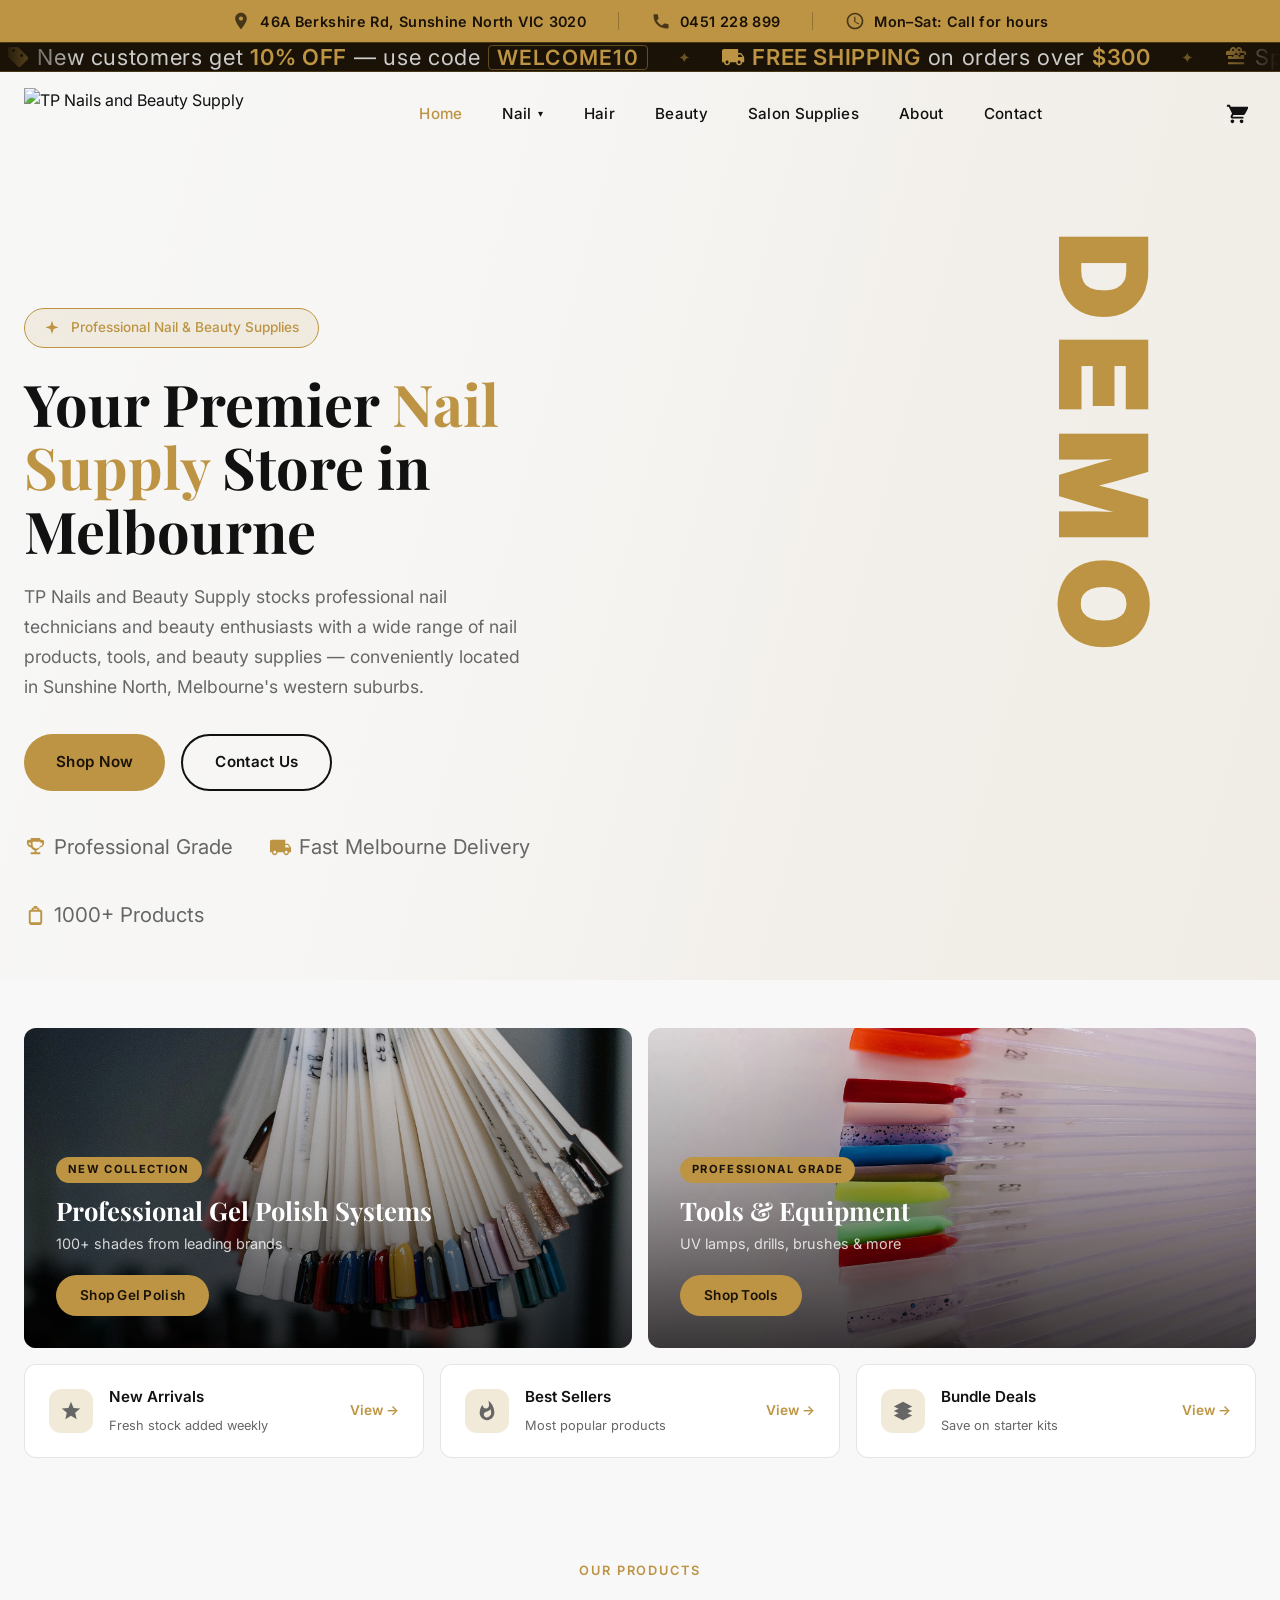
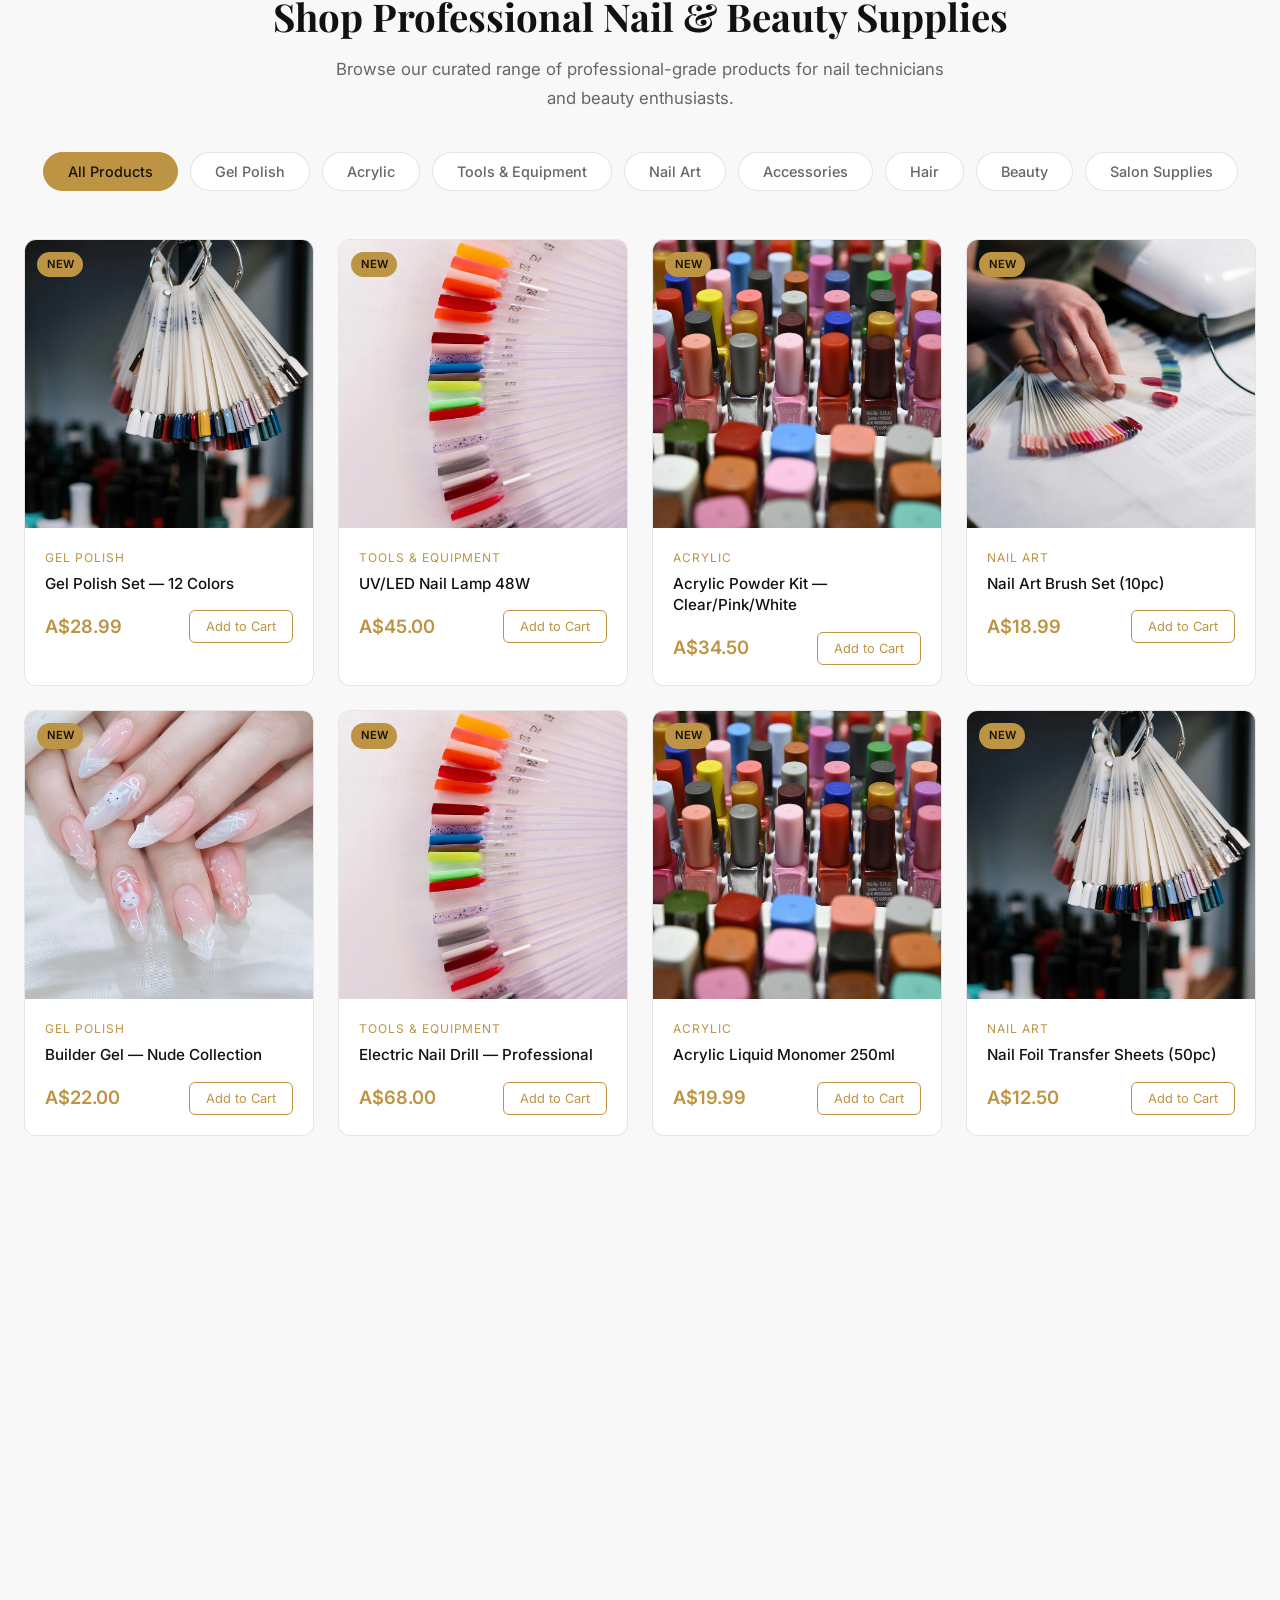
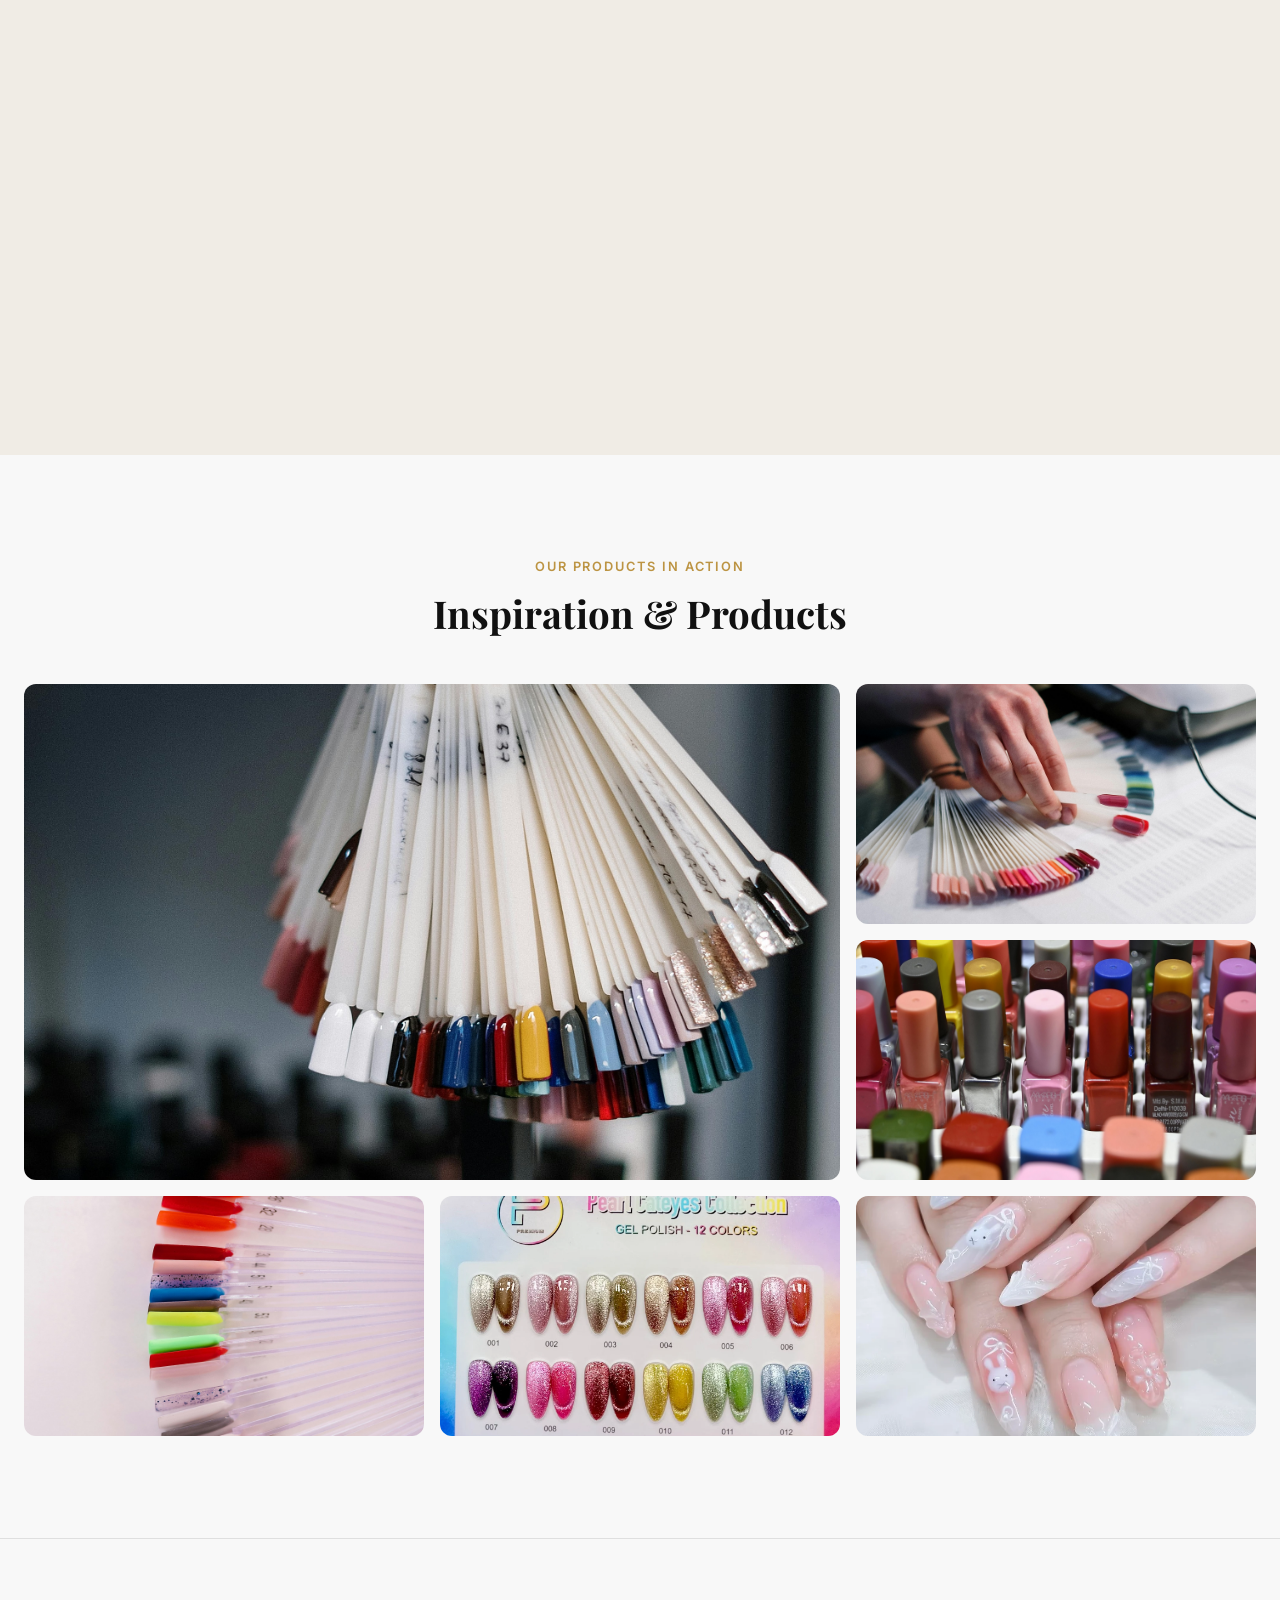
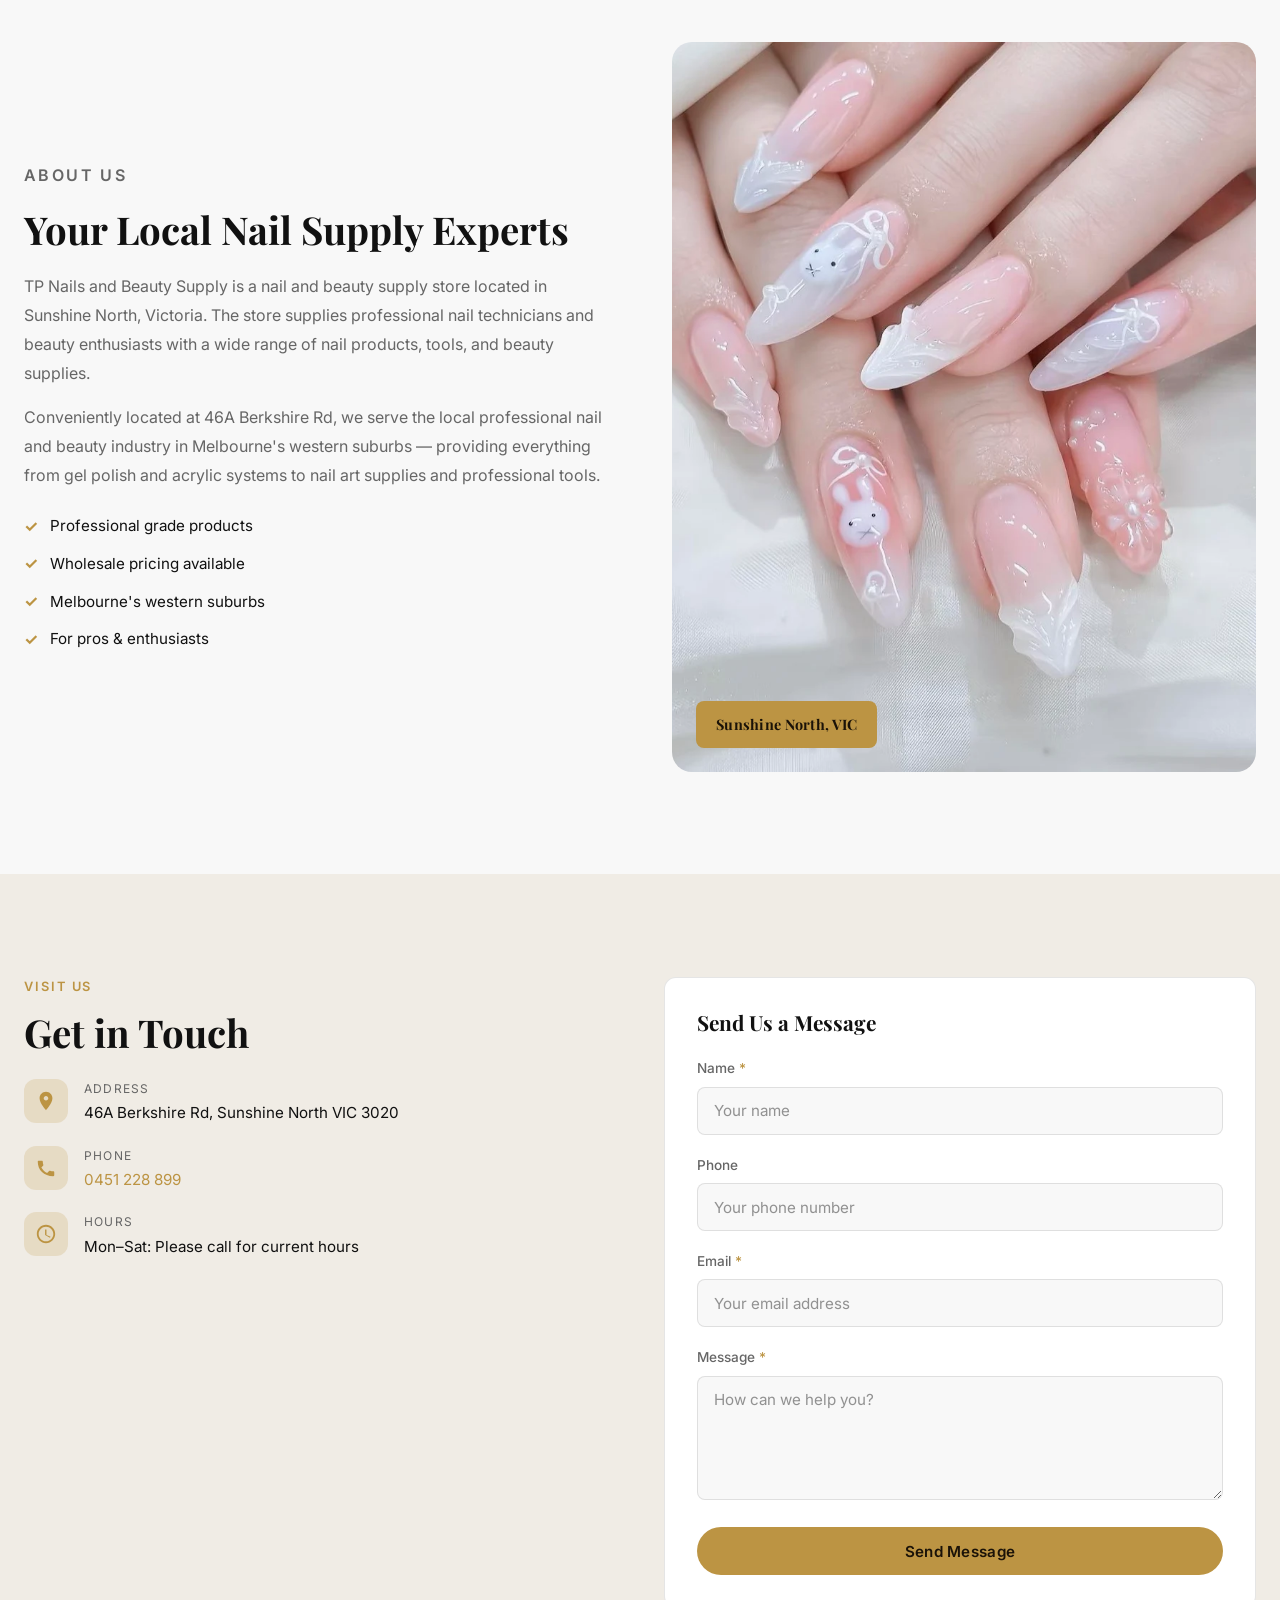
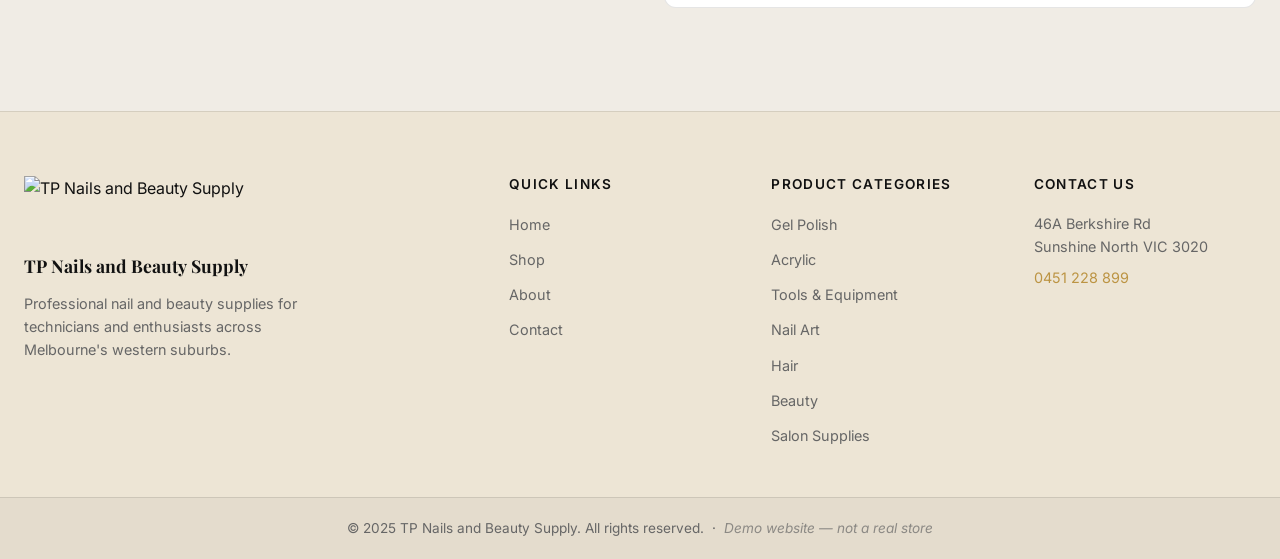
==== commit bb751f60: "Trust badges: increase icons and text 50% bigger" ====
--- a/index.html
+++ b/index.html
@@ -9,7 +9,7 @@
   <link rel="preconnect" href="https://fonts.googleapis.com">
   <link rel="preconnect" href="https://fonts.gstatic.com" crossorigin>
   <link href="https://fonts.googleapis.com/css2?family=Playfair+Display:wght@400;600;700&family=Inter:wght@300;400;500;600&display=swap" rel="stylesheet">
-  <link rel="stylesheet" href="styles.css?v=6">
+  <link rel="stylesheet" href="styles.css?v=7">
 </head>
 <body>
 
--- a/styles.css
+++ b/styles.css
@@ -651,10 +651,10 @@
   margin-right: 4px;
 }
 .trust-badges span svg.icon {
-  width: 15px;
-  height: 15px;
-  color: var(--accent);
-  margin-right: 5px;
+  width: 23px;
+  height: 23px;
+  color: var(--accent);
+  margin-right: 7px;
 }
 
 .hero-text h1 {
@@ -686,14 +686,16 @@
 
 .trust-badges {
   display: flex;
-  gap: 1.5rem;
+  gap: 2.25rem;
   flex-wrap: wrap;
   align-items: center;
 }
 .trust-badges span {
   font-family: 'Inter', sans-serif;
-  font-size: 0.85rem;
+  font-size: 1.275rem;
   color: var(--text-muted);
+  display: inline-flex;
+  align-items: center;
 }
 
 .hero-text {
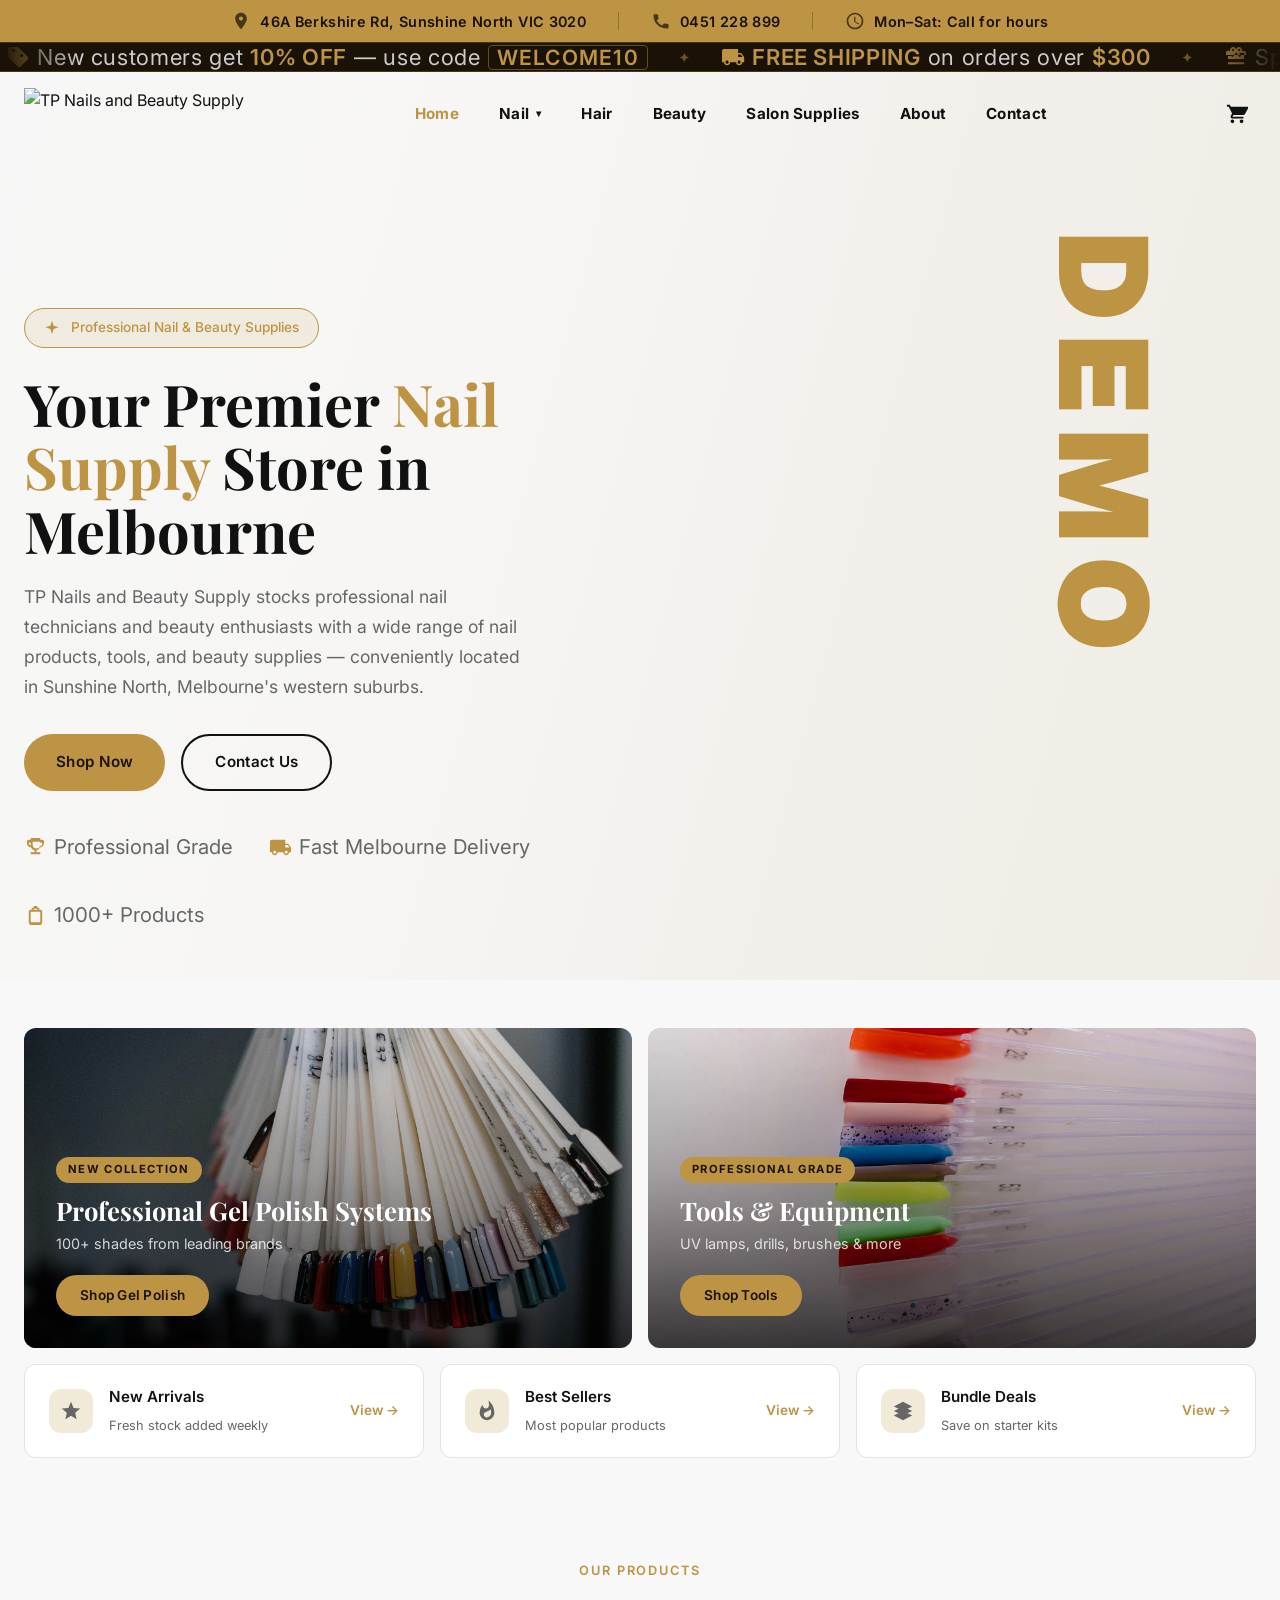
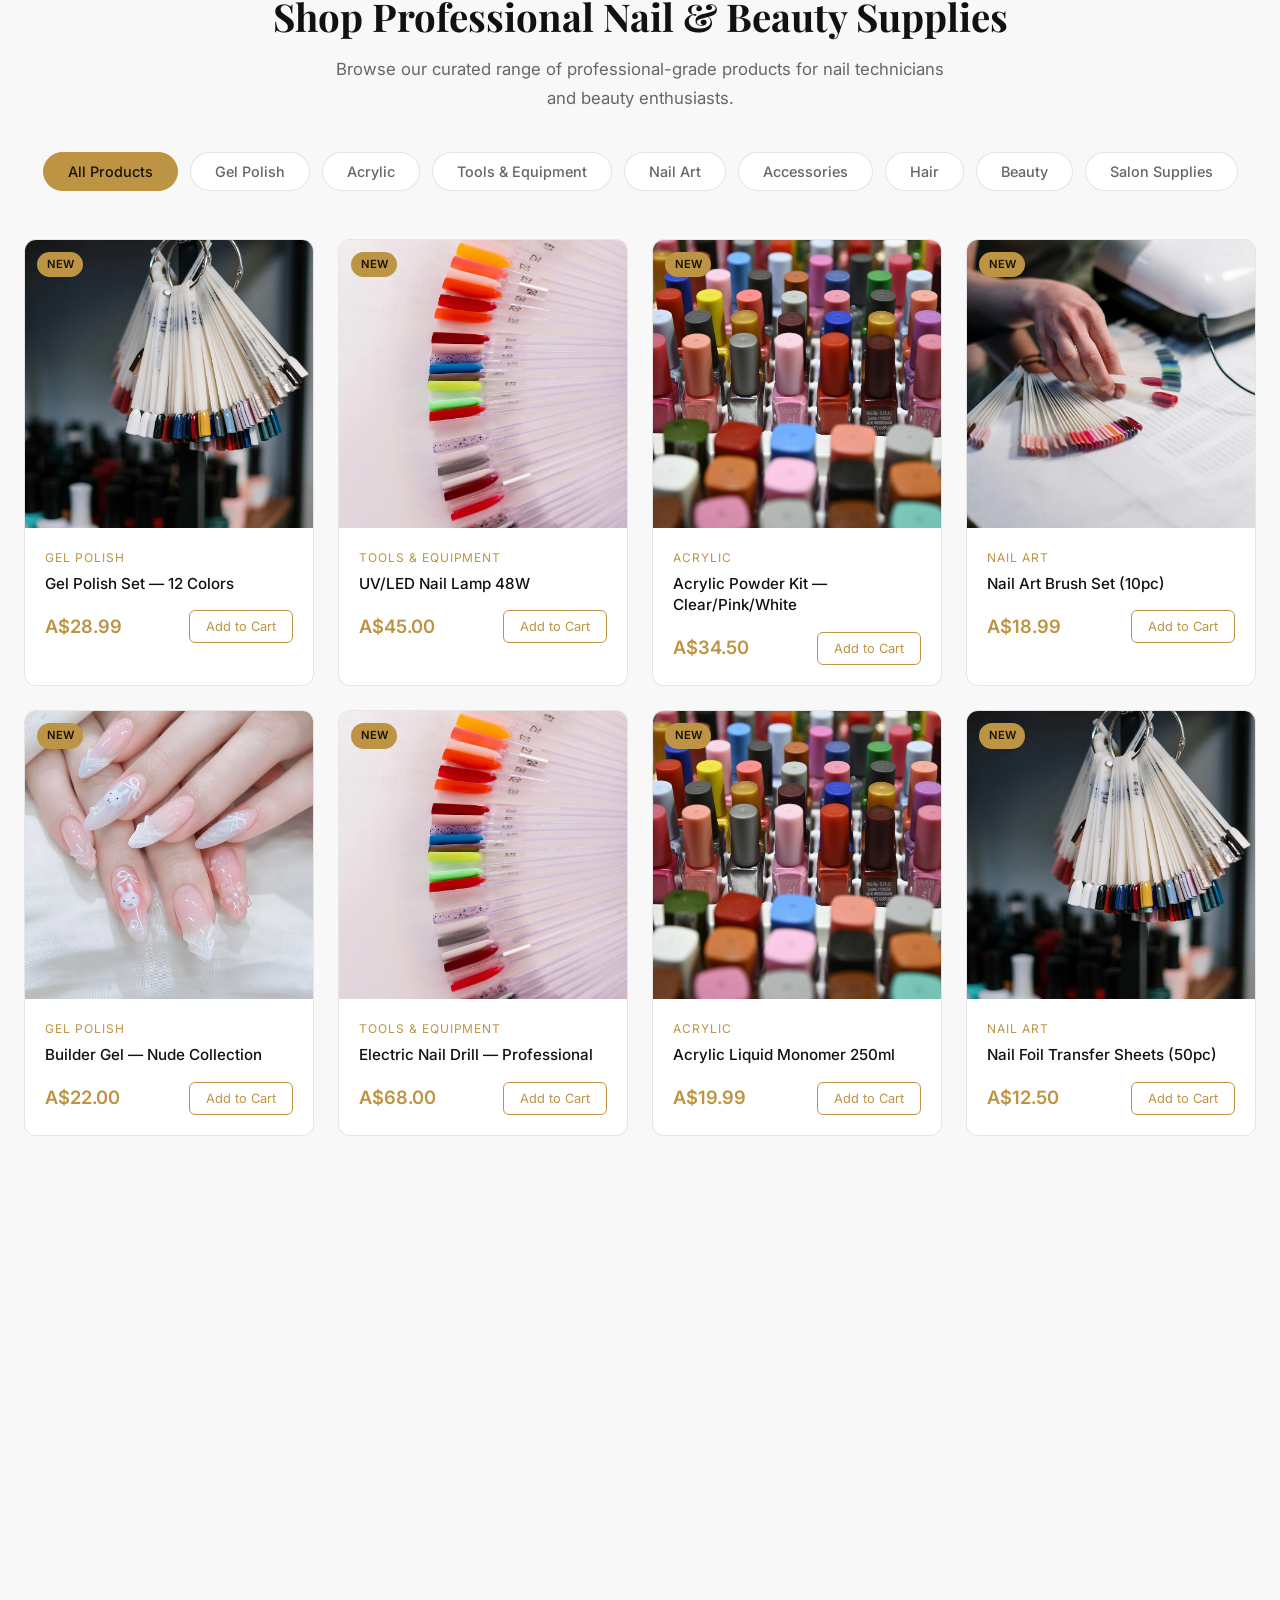
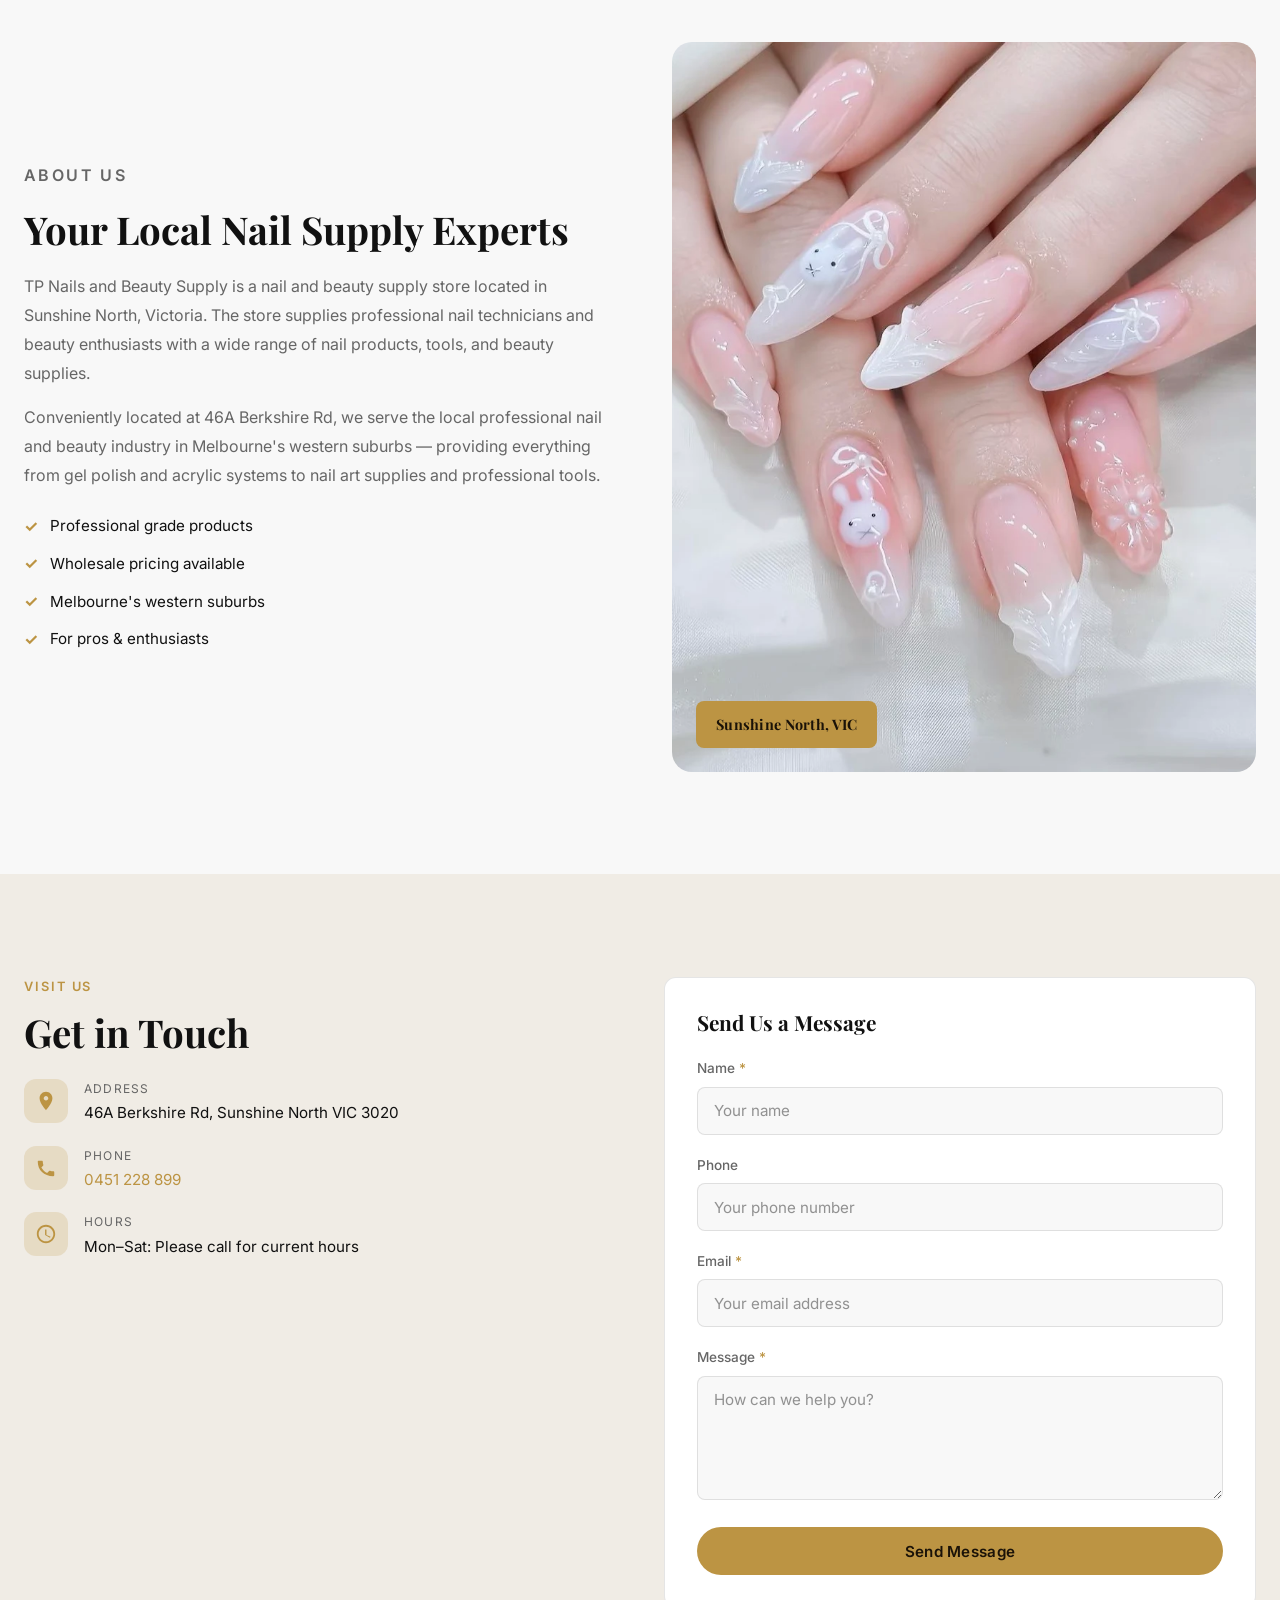
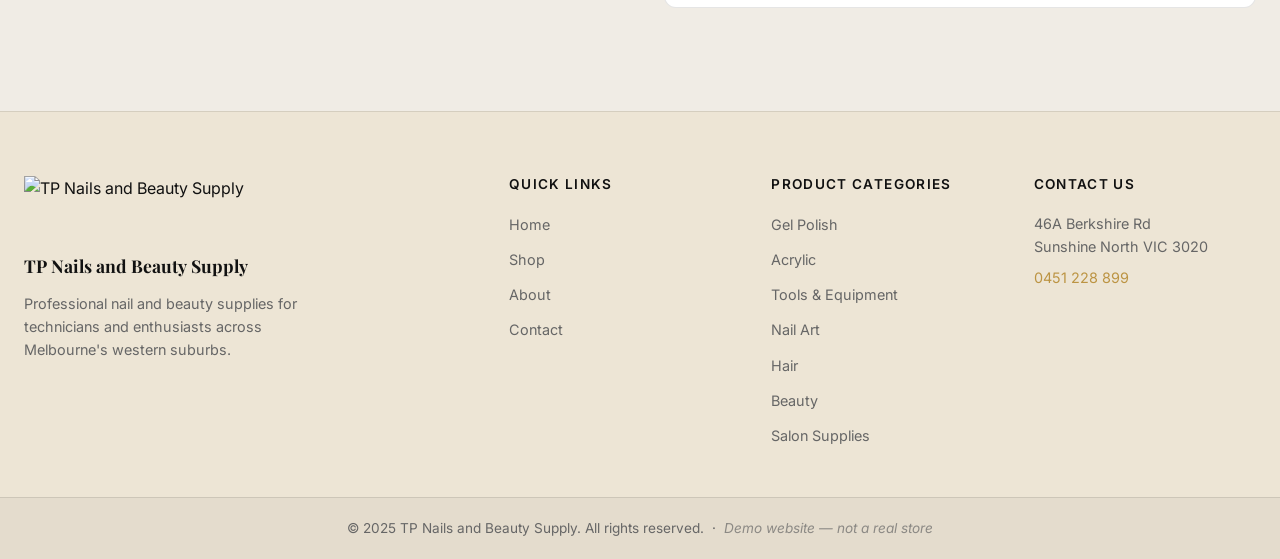
==== commit 7e31cc61: "Make nav menu text bold" ====
--- a/index.html
+++ b/index.html
@@ -9,7 +9,7 @@
   <link rel="preconnect" href="https://fonts.googleapis.com">
   <link rel="preconnect" href="https://fonts.gstatic.com" crossorigin>
   <link href="https://fonts.googleapis.com/css2?family=Playfair+Display:wght@400;600;700&family=Inter:wght@300;400;500;600&display=swap" rel="stylesheet">
-  <link rel="stylesheet" href="styles.css?v=7">
+  <link rel="stylesheet" href="styles.css?v=9">
 </head>
 <body>
 
@@ -251,7 +251,7 @@
       <div class="product-grid" id="productGrid">
 
         <!-- 1 -->
-        <div class="product-card reveal" data-category="gel-polish">
+        <div class="product-card reveal" data-category="gel-polish" data-description="Professional-grade gel polish set featuring 12 vibrant, long-lasting shades. Superior adhesion and brilliant shine — cures under UV/LED lamp in 60 seconds. Suitable for both salons and home use.">
           <div class="product-img-wrap">
             <img src="images/pexels-cottonbro-3997359.jpg" alt="Gel Polish Set — 12 Colors" loading="lazy">
             <div class="product-badge">NEW</div>
@@ -268,7 +268,7 @@
         </div>
 
         <!-- 2 -->
-        <div class="product-card reveal d1" data-category="tools">
+        <div class="product-card reveal d1" data-category="tools" data-description="High-performance 48W UV/LED dual lamp for fast, even curing. Features 3 timer settings (10s / 30s / 60s) and an auto sensor mode. Compatible with all gel polish, shellac, and builder gel products.">
           <div class="product-img-wrap">
             <img src="images/pexels-rdne-7755681.jpg" alt="UV/LED Nail Lamp 48W" loading="lazy">
             <div class="product-badge">NEW</div>
@@ -285,7 +285,7 @@
         </div>
 
         <!-- 3 -->
-        <div class="product-card reveal d2" data-category="acrylic">
+        <div class="product-card reveal d2" data-category="acrylic" data-description="Professional acrylic powder kit with three essential shades — clear, pink, and white. Finely milled for smooth, lump-free application. Creates strong, natural-looking extensions ideal for salon use.">
           <div class="product-img-wrap">
             <img src="images/pexels-kosyginl-20826840.jpg" alt="Acrylic Powder Kit — Clear/Pink/White" loading="lazy">
             <div class="product-badge">NEW</div>
@@ -302,7 +302,7 @@
         </div>
 
         <!-- 4 -->
-        <div class="product-card reveal d3" data-category="nail-art">
+        <div class="product-card reveal d3" data-category="nail-art" data-description="Complete set of 10 precision nail art brushes for detail work, gel painting, fine striping, and 3D art. Ergonomic handles and quality bristles that hold their shape wash after wash.">
           <div class="product-img-wrap">
             <img src="images/pexels-cottonbro-3997377.jpg" alt="Nail Art Brush Set (10pc)" loading="lazy">
             <div class="product-badge">NEW</div>
@@ -319,7 +319,7 @@
         </div>
 
         <!-- 5 -->
-        <div class="product-card reveal" data-category="gel-polish">
+        <div class="product-card reveal" data-category="gel-polish" data-description="Soak-off builder gel in 6 soft nude tones. Provides strength and structure while keeping a natural, elegant appearance. Perfect for overlays, extensions, and nail strengthening treatments.">
           <div class="product-img-wrap">
             <img src="images/images2.webp" alt="Builder Gel — Nude Collection" loading="lazy">
             <div class="product-badge">NEW</div>
@@ -336,7 +336,7 @@
         </div>
 
         <!-- 6 -->
-        <div class="product-card reveal d1" data-category="tools">
+        <div class="product-card reveal d1" data-category="tools" data-description="Variable-speed electric nail drill with a 35,000 RPM motor. Includes 6 interchangeable drill bits for shaping, filing, cuticle removal, and polish prep. Quiet, low-vibration design for all-day salon use.">
           <div class="product-img-wrap">
             <img src="images/pexels-rdne-7755681.jpg" alt="Electric Nail Drill — Professional" loading="lazy">
             <div class="product-badge">NEW</div>
@@ -353,7 +353,7 @@
         </div>
 
         <!-- 7 -->
-        <div class="product-card reveal d2" data-category="acrylic">
+        <div class="product-card reveal d2" data-category="acrylic" data-description="Low-odour acrylic liquid monomer formulated to work with all acrylic powders. Delivers excellent bead control, strong adhesion, and a silky smooth finish. 250ml bottle — great value for busy salons.">
           <div class="product-img-wrap">
             <img src="images/pexels-kosyginl-20826840.jpg" alt="Acrylic Liquid Monomer 250ml" loading="lazy">
             <div class="product-badge">NEW</div>
@@ -370,7 +370,7 @@
         </div>
 
         <!-- 8 -->
-        <div class="product-card reveal d3" data-category="nail-art">
+        <div class="product-card reveal d3" data-category="nail-art" data-description="Pack of 50 premium nail foil transfer sheets in assorted metallic and holographic designs. Simple to apply with foil transfer adhesive gel. Creates stunning mirror, chrome, and iridescent effects.">
           <div class="product-img-wrap">
             <img src="images/pexels-cottonbro-3997359.jpg" alt="Nail Foil Transfer Sheets (50pc)" loading="lazy">
             <div class="product-badge">NEW</div>
@@ -387,7 +387,7 @@
         </div>
 
         <!-- 9 -->
-        <div class="product-card reveal" data-category="accessories">
+        <div class="product-card reveal" data-category="accessories" data-description="Box of 500 pre-shaped natural plastic nail tips in 10 sizes (50 per size). Suitable for full-cover, half-well, and French tip applications. Lightweight and easy to blend for a seamless finish.">
           <div class="product-img-wrap">
             <img src="images/image1.webp" alt="Nail Tips — Natural (500pc)" loading="lazy">
             <div class="product-badge">NEW</div>
@@ -404,7 +404,7 @@
         </div>
 
         <!-- 10 -->
-        <div class="product-card reveal d1" data-category="accessories">
+        <div class="product-card reveal d1" data-category="accessories" data-description="Nourishing cuticle oil pen with a convenient brush-tip applicator. Rose-scented formula enriched with vitamin E and jojoba oil to soften cuticles and promote healthy nail growth. Perfect for daily use.">
           <div class="product-img-wrap">
             <img src="images/pexels-cottonbro-3997377.jpg" alt="Cuticle Oil Pen — Rose" loading="lazy">
             <div class="product-badge">NEW</div>
@@ -421,7 +421,7 @@
         </div>
 
         <!-- 11 -->
-        <div class="product-card reveal d2" data-category="acrylic">
+        <div class="product-card reveal d2" data-category="acrylic" data-description="All-in-one polygel nail extension kit including slip solution, dual forms, nail file, and 4 shades of polygel. Lighter and more flexible than traditional acrylic with a cleaner, no-drip application.">
           <div class="product-img-wrap">
             <img src="images/pexels-kosyginl-20826840.jpg" alt="Polygel Nail Kit — Complete" loading="lazy">
             <div class="product-badge">NEW</div>
@@ -438,7 +438,7 @@
         </div>
 
         <!-- 12 -->
-        <div class="product-card reveal d3" data-category="nail-art">
+        <div class="product-card reveal d3" data-category="nail-art" data-description="Set of 12 nail stamping plates featuring intricate floral, geometric, and abstract patterns. Compatible with stamping polishes for crisp, detailed prints. Reusable stainless steel construction.">
           <div class="product-img-wrap">
             <img src="images/pexels-cottonbro-3997359.jpg" alt="Nail Stamping Plate Set" loading="lazy">
             <div class="product-badge">NEW</div>
@@ -455,7 +455,7 @@
         </div>
 
         <!-- 13 -->
-        <div class="product-card reveal" data-category="hair">
+        <div class="product-card reveal" data-category="hair" data-description="Salon-grade permanent hair colour available in 50 rich, fade-resistant shades. Nourishing formula conditions while it colours. 100% grey coverage. Suitable for all hair types and professional application.">
           <div class="product-img-wrap">
             <img src="images/pexels-rdne-7755681.jpg" alt="Professional Hair Color — 50 Shades" loading="lazy">
             <div class="product-badge">NEW</div>
@@ -472,7 +472,7 @@
         </div>
 
         <!-- 14 -->
-        <div class="product-card reveal d1" data-category="hair">
+        <div class="product-card reveal d1" data-category="hair" data-description="Professional keratin smoothing treatment that eliminates frizz and adds brilliant shine for up to 3 months. Easy salon-style application at home. Suitable for all hair types including colour-treated hair.">
           <div class="product-img-wrap">
             <img src="images/pexels-cottonbro-3997377.jpg" alt="Keratin Treatment Kit" loading="lazy">
             <div class="product-badge">HOT</div>
@@ -489,7 +489,7 @@
         </div>
 
         <!-- 15 -->
-        <div class="product-card reveal d2" data-category="beauty">
+        <div class="product-card reveal d2" data-category="beauty" data-description="Complete professional wax kit including a thermostat-controlled warmer, hard and soft wax beads, application spatulas, and wax strips. Ideal for full-body hair removal. Gentle on sensitive skin.">
           <div class="product-img-wrap">
             <img src="images/images2.webp" alt="Professional Wax Kit" loading="lazy">
             <div class="product-badge">NEW</div>
@@ -506,7 +506,7 @@
         </div>
 
         <!-- 16 -->
-        <div class="product-card reveal d3" data-category="beauty">
+        <div class="product-card reveal d3" data-category="beauty" data-description="Salon-grade facial care set including a gentle cleanser, exfoliating scrub, balancing toner, and hydrating moisturiser. Suitable for all skin types. Brings professional skincare results to any setting.">
           <div class="product-img-wrap">
             <img src="images/image1.webp" alt="Facial Care Set — Salon Grade" loading="lazy">
             <div class="product-badge">NEW</div>
@@ -523,7 +523,7 @@
         </div>
 
         <!-- 17 -->
-        <div class="product-card reveal" data-category="salon">
+        <div class="product-card reveal" data-category="salon" data-description="Box of 100 powder-free nitrile disposable gloves. Latex-free and resistant to chemicals, solvents, and acetone — essential protection for nail technicians. Textured fingertips for a secure grip. Available S, M, L.">
           <div class="product-img-wrap">
             <img src="images/pexels-cottonbro-3997359.jpg" alt="Nitrile Gloves — 100pk" loading="lazy">
             <button class="quick-add" data-name="Nitrile Gloves — 100pk" data-price="12.99">+ Quick Add</button>
@@ -539,7 +539,7 @@
         </div>
 
         <!-- 18 -->
-        <div class="product-card reveal d1" data-category="salon">
+        <div class="product-card reveal d1" data-category="salon" data-description="Hospital-grade hand and surface sanitizer in a 500ml pump bottle. 70% ethanol formula kills 99.99% of bacteria and viruses. Fast-drying and skin-friendly. An essential hygiene product for every salon.">
           <div class="product-img-wrap">
             <img src="images/pexels-kosyginl-20826840.jpg" alt="Professional Sanitizer 500ml" loading="lazy">
             <button class="quick-add" data-name="Professional Sanitizer 500ml" data-price="8.50">+ Quick Add</button>
@@ -777,6 +777,34 @@
     </div>
   </footer>
 
+  <!-- Product Detail Modal -->
+  <div class="product-modal-overlay" id="productModalOverlay"></div>
+  <div class="product-modal" id="productModal" role="dialog" aria-modal="true" aria-labelledby="modalProductName">
+    <button class="modal-close" id="modalClose" aria-label="Close product details">✕</button>
+    <div class="modal-inner">
+      <div class="modal-img-col">
+        <img id="modalImg" src="" alt="">
+      </div>
+      <div class="modal-info-col">
+        <p class="modal-cat" id="modalCat"></p>
+        <h2 class="modal-name" id="modalProductName"></h2>
+        <p class="modal-price" id="modalPrice"></p>
+        <p class="modal-desc" id="modalDesc"></p>
+        <div class="modal-actions">
+          <div class="modal-qty">
+            <button class="qty-btn" id="qtyMinus" aria-label="Decrease quantity">−</button>
+            <span class="qty-val" id="qtyVal">1</span>
+            <button class="qty-btn" id="qtyPlus" aria-label="Increase quantity">+</button>
+          </div>
+          <button class="btn btn-primary modal-add-btn" id="modalAddBtn">
+            <svg class="icon" aria-hidden="true"><use href="#ic-cart"/></svg>
+            Add to Cart
+          </button>
+        </div>
+      </div>
+    </div>
+  </div>
+
   <!-- Back to Top -->
   <button id="backToTop" aria-label="Back to top">↑</button>
 
--- a/styles.css
+++ b/styles.css
@@ -309,7 +309,7 @@
 
 .nav-link {
   font-family: 'Inter', sans-serif;
-  font-weight: 500;
+  font-weight: 700;
   font-size: 0.95rem;
   color: var(--text);
   transition: color 0.2s;
@@ -485,6 +485,189 @@
 }
 .btn-block { width: 100%; justify-content: center; }
 .cart-note { text-align: center; font-size: 0.75rem; color: var(--text-muted); margin-top: 0.75rem; font-family: 'Inter', sans-serif; }
+
+/* ============================================================
+   PRODUCT DETAIL MODAL
+   ============================================================ */
+.product-modal-overlay {
+  position: fixed;
+  inset: 0;
+  background: rgba(0,0,0,0.55);
+  z-index: 960;
+  opacity: 0;
+  pointer-events: none;
+  transition: opacity 0.3s ease;
+}
+.product-modal-overlay.open { opacity: 1; pointer-events: all; }
+
+.product-modal {
+  position: fixed;
+  top: 50%;
+  left: 50%;
+  transform: translate(-50%, -47%);
+  width: min(860px, 92vw);
+  max-height: 90vh;
+  background: var(--card);
+  border-radius: 20px;
+  z-index: 961;
+  opacity: 0;
+  pointer-events: none;
+  transition: opacity 0.3s ease, transform 0.3s ease;
+  overflow: hidden;
+  box-shadow: 0 32px 80px rgba(0,0,0,0.2);
+  display: flex;
+  flex-direction: column;
+}
+.product-modal.open {
+  opacity: 1;
+  pointer-events: all;
+  transform: translate(-50%, -50%);
+}
+
+.modal-close {
+  position: absolute;
+  top: 1rem;
+  right: 1rem;
+  z-index: 10;
+  background: var(--card);
+  border: 1px solid var(--border);
+  border-radius: 50%;
+  width: 36px;
+  height: 36px;
+  display: flex;
+  align-items: center;
+  justify-content: center;
+  cursor: pointer;
+  color: var(--text-muted);
+  font-size: 1rem;
+  line-height: 1;
+  transition: background 0.2s, color 0.2s;
+}
+.modal-close:hover { background: var(--surface); color: var(--text); }
+
+.modal-inner {
+  display: grid;
+  grid-template-columns: 1fr 1fr;
+  flex: 1;
+  min-height: 0;
+}
+
+.modal-img-col {
+  position: relative;
+  overflow: hidden;
+  background: var(--surface);
+}
+.modal-img-col img {
+  width: 100%;
+  height: 100%;
+  object-fit: cover;
+  display: block;
+  min-height: 320px;
+}
+
+.modal-info-col {
+  padding: 2.5rem 2.25rem;
+  overflow-y: auto;
+  display: flex;
+  flex-direction: column;
+  gap: 1rem;
+}
+
+.modal-cat {
+  font-family: 'Inter', sans-serif;
+  font-size: 0.75rem;
+  font-weight: 600;
+  letter-spacing: 0.12em;
+  text-transform: uppercase;
+  color: var(--accent);
+  margin: 0;
+}
+
+.modal-name {
+  font-family: 'Playfair Display', serif;
+  font-size: clamp(1.25rem, 2vw, 1.65rem);
+  font-weight: 700;
+  color: var(--text);
+  line-height: 1.3;
+  margin: 0;
+}
+
+.modal-price {
+  font-family: 'Inter', sans-serif;
+  font-size: 1.75rem;
+  font-weight: 700;
+  color: var(--accent);
+  margin: 0;
+}
+
+.modal-desc {
+  font-family: 'Inter', sans-serif;
+  font-size: 0.95rem;
+  color: var(--text-muted);
+  line-height: 1.75;
+  margin: 0;
+  flex: 1;
+}
+
+.modal-actions {
+  display: flex;
+  align-items: center;
+  gap: 1rem;
+  flex-wrap: wrap;
+  padding-top: 0.5rem;
+  margin-top: auto;
+}
+
+.modal-qty {
+  display: flex;
+  align-items: center;
+  border: 1.5px solid var(--border);
+  border-radius: 999px;
+  overflow: hidden;
+  background: var(--bg);
+}
+.qty-btn {
+  background: none;
+  border: none;
+  width: 38px;
+  height: 38px;
+  cursor: pointer;
+  font-size: 1.25rem;
+  font-weight: 400;
+  color: var(--text);
+  display: flex;
+  align-items: center;
+  justify-content: center;
+  transition: background 0.15s;
+  line-height: 1;
+}
+.qty-btn:hover { background: var(--surface); }
+.qty-val {
+  min-width: 34px;
+  text-align: center;
+  font-family: 'Inter', sans-serif;
+  font-weight: 600;
+  font-size: 0.95rem;
+  color: var(--text);
+  user-select: none;
+}
+
+.modal-add-btn {
+  flex: 1;
+  gap: 0.5rem;
+  min-width: 140px;
+}
+.modal-add-btn svg.icon { width: 18px; height: 18px; }
+
+/* make product cards show pointer */
+.product-card { cursor: pointer; }
+
+@media (max-width: 640px) {
+  .modal-inner { grid-template-columns: 1fr; }
+  .modal-img-col img { min-height: 220px; max-height: 260px; }
+  .modal-info-col { padding: 1.5rem; }
+  .modal-price { font-size: 1.4rem; }
+}
 
 /* ============================================================
    BUTTONS
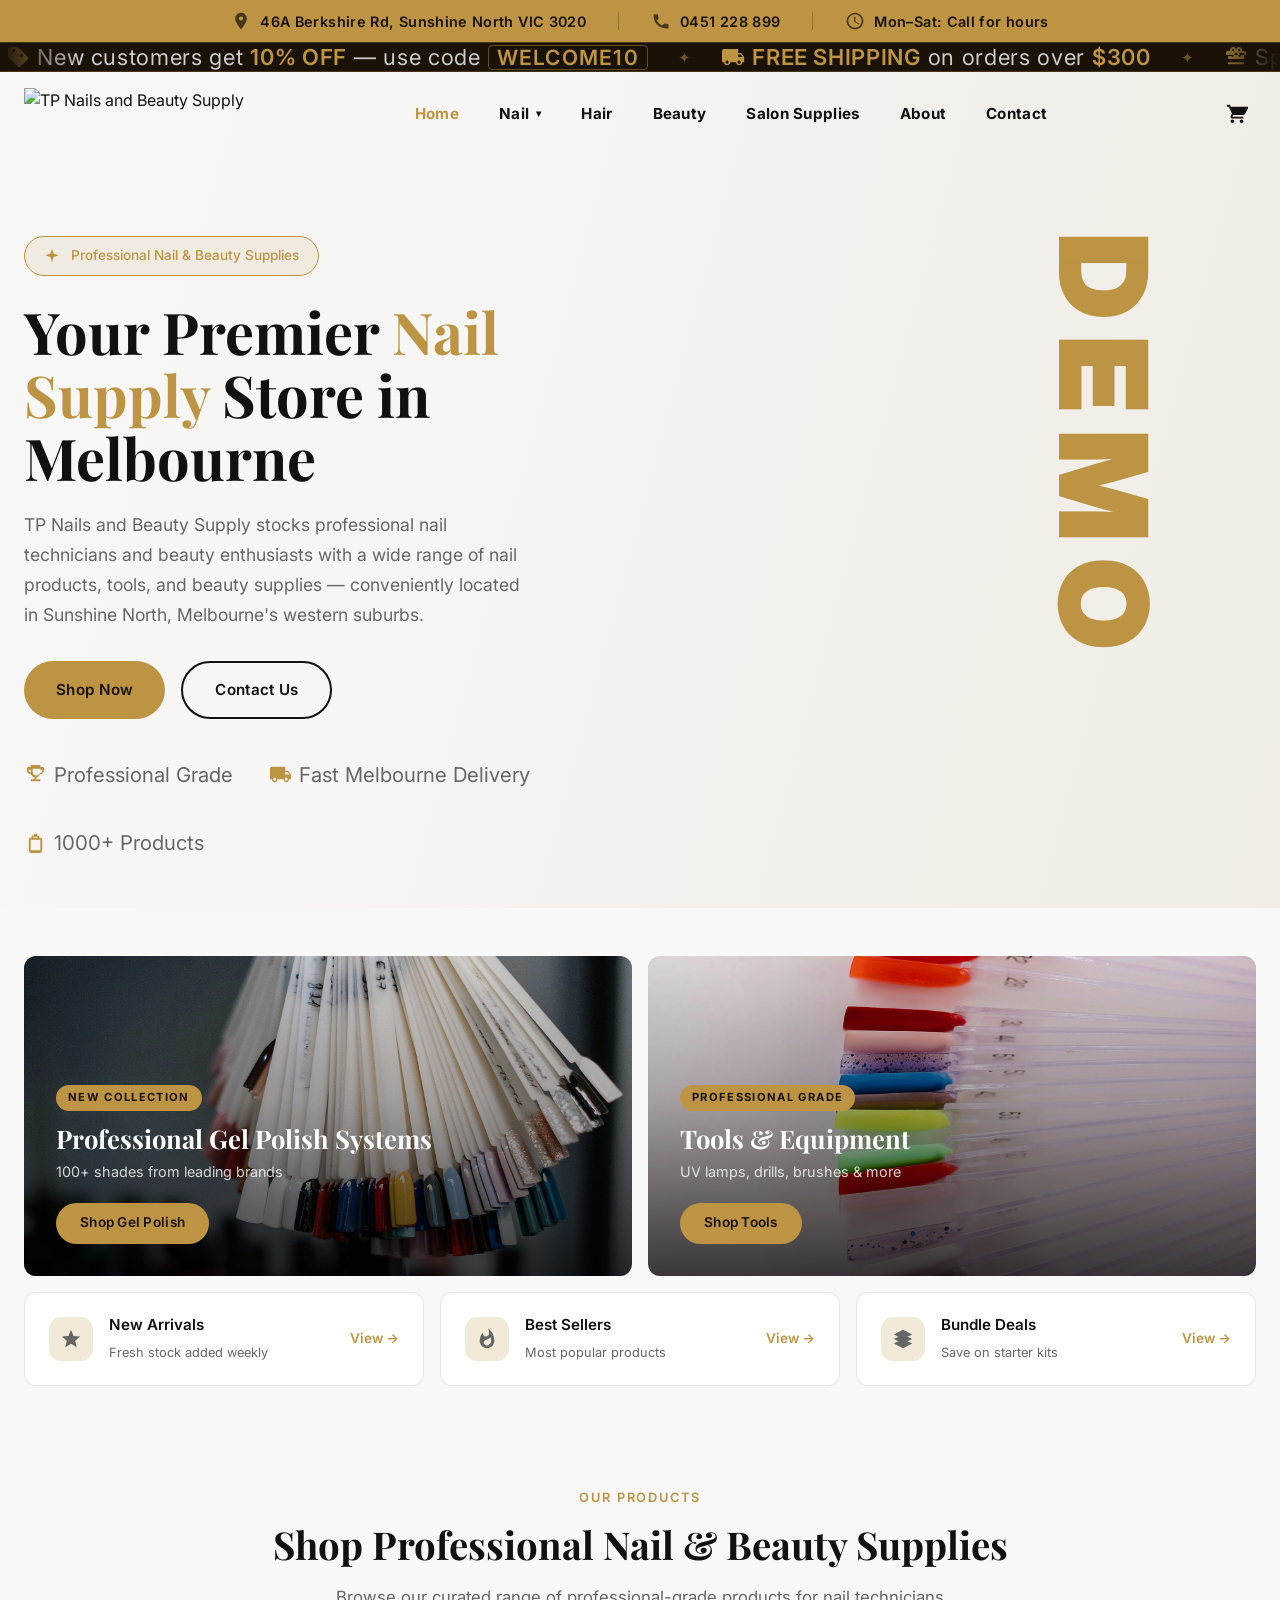
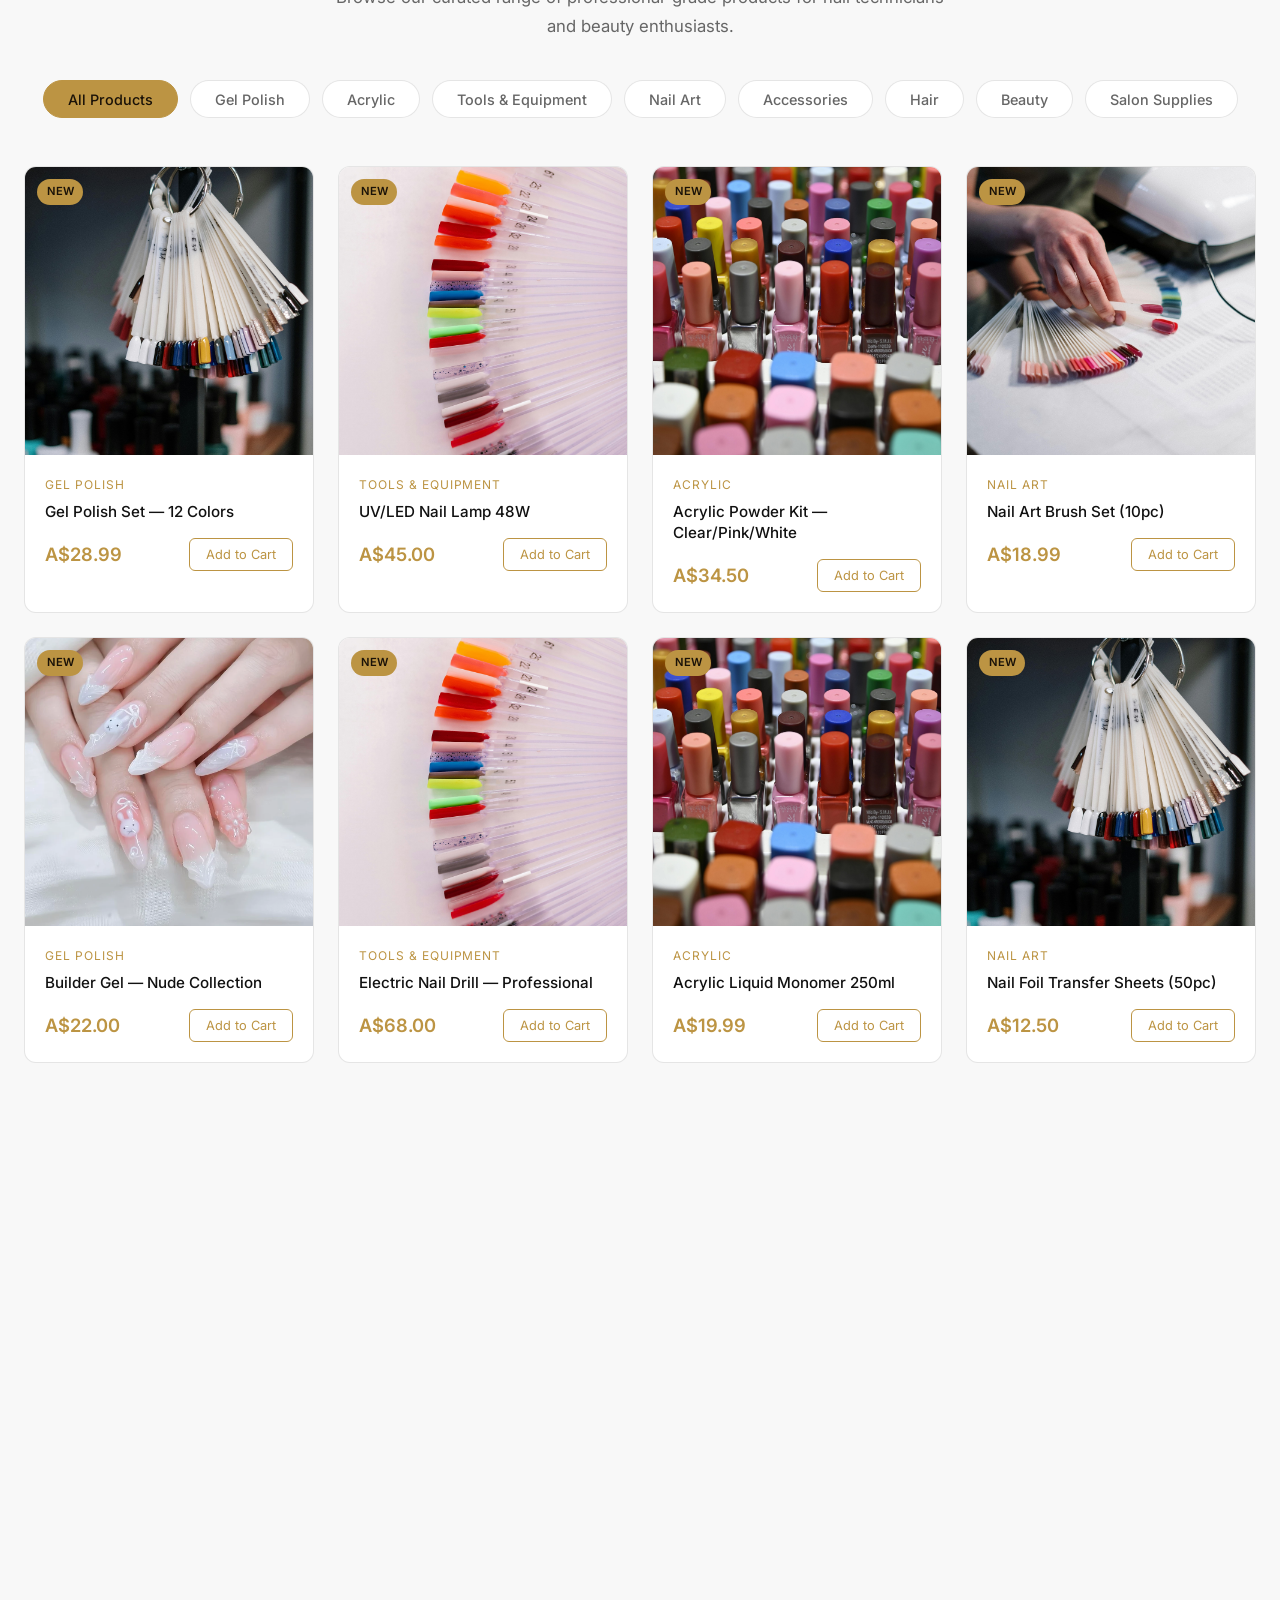
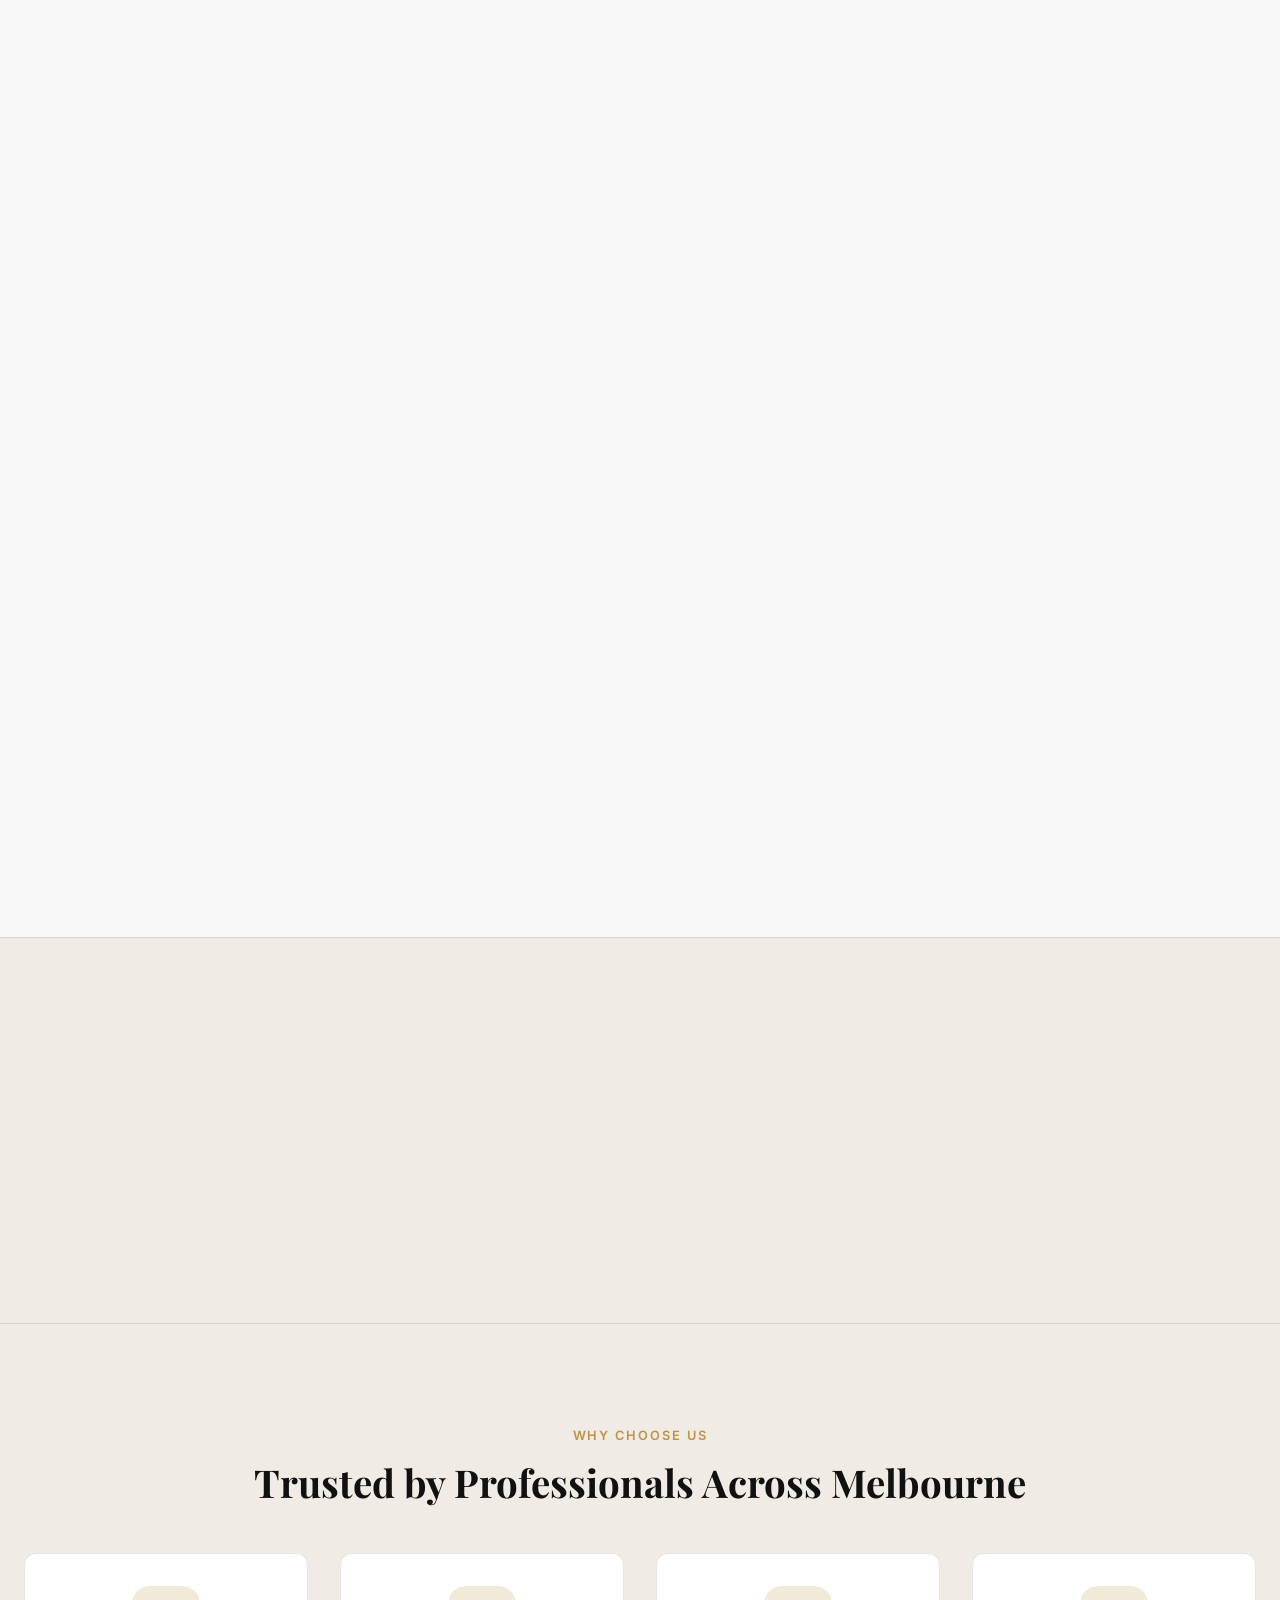
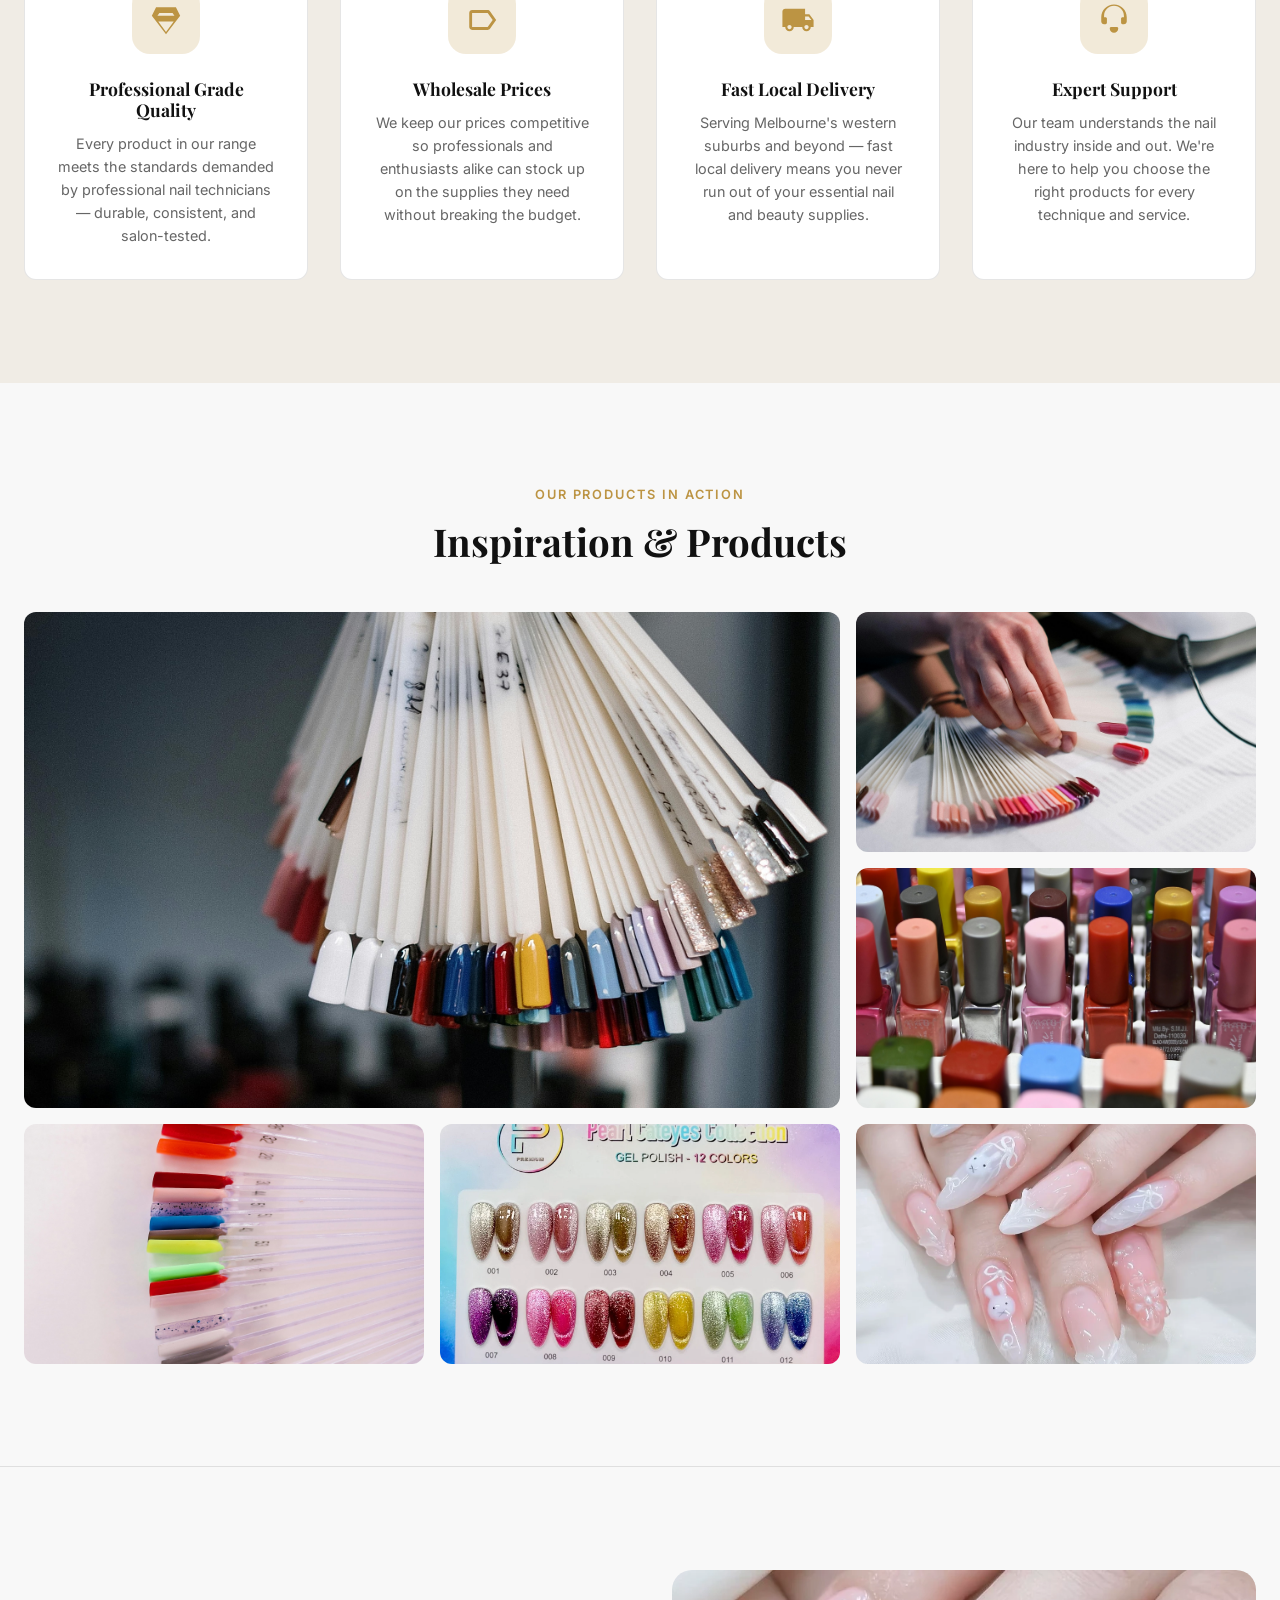
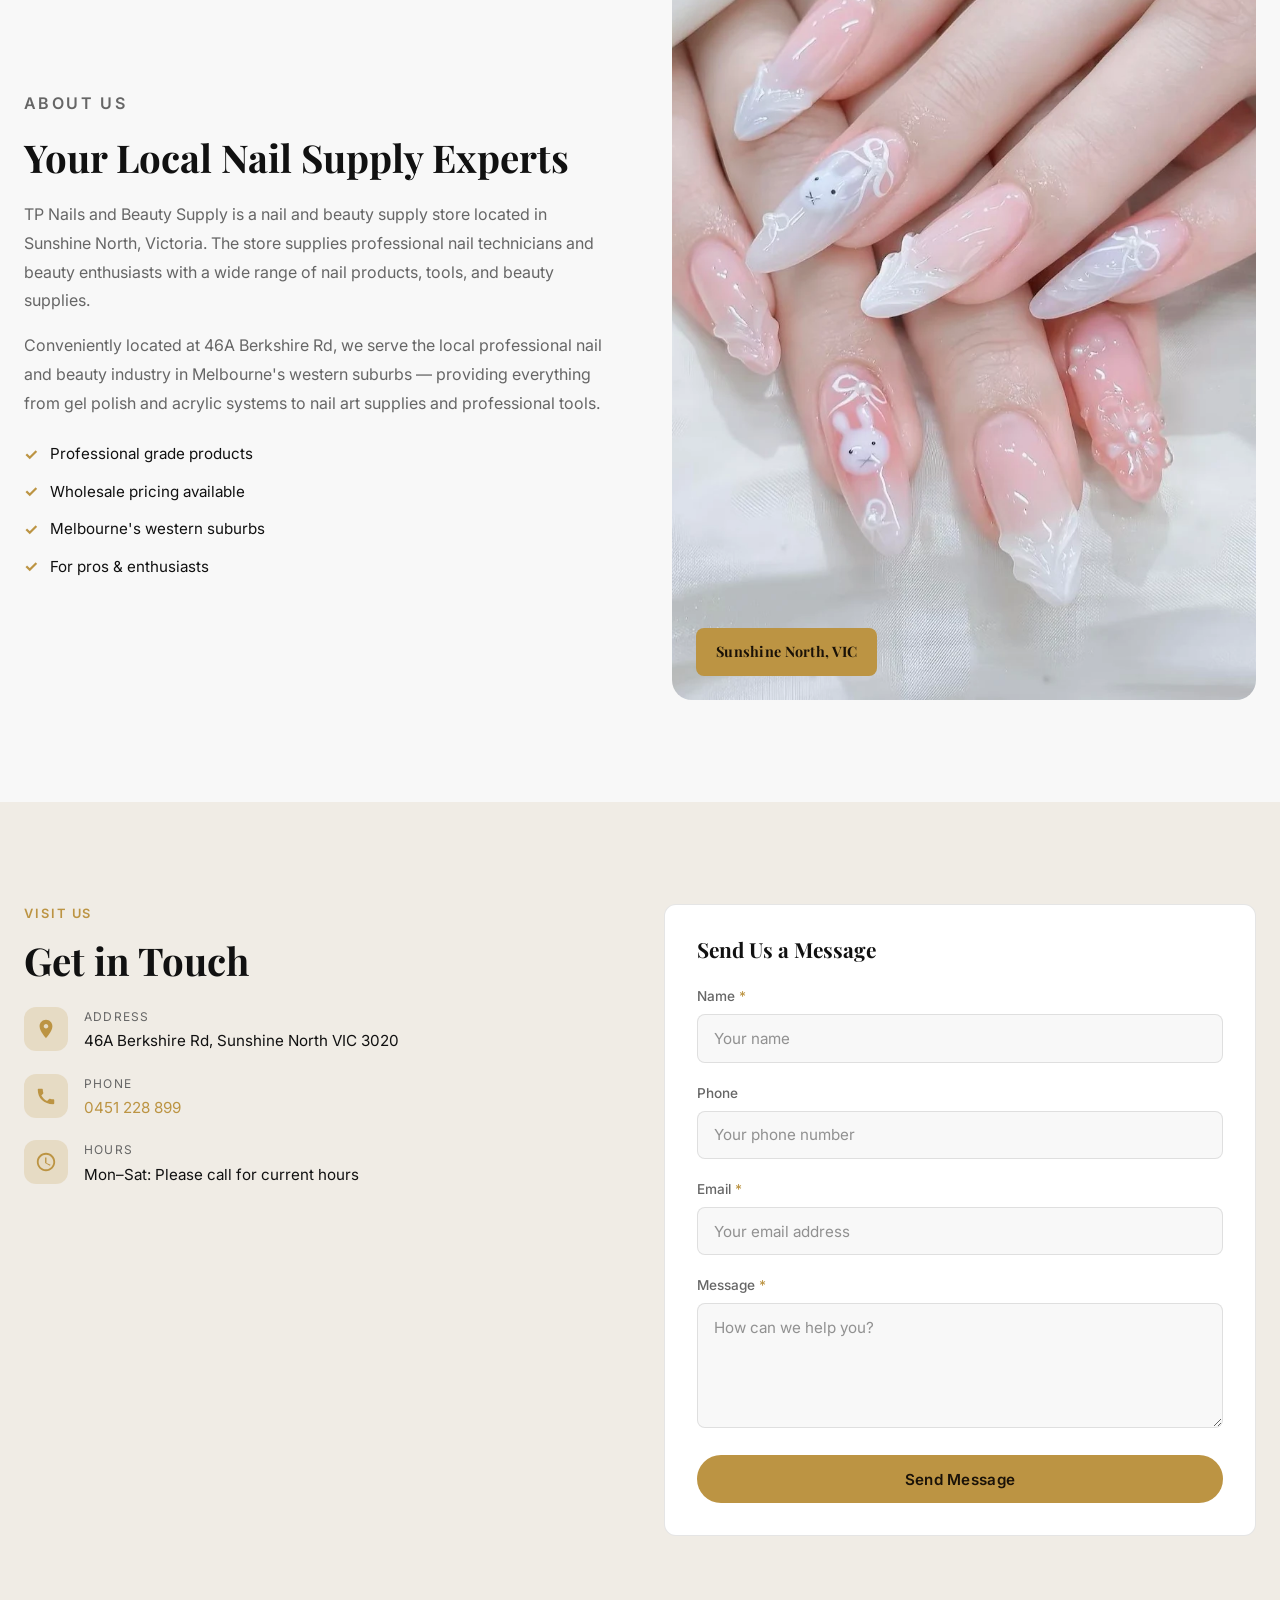
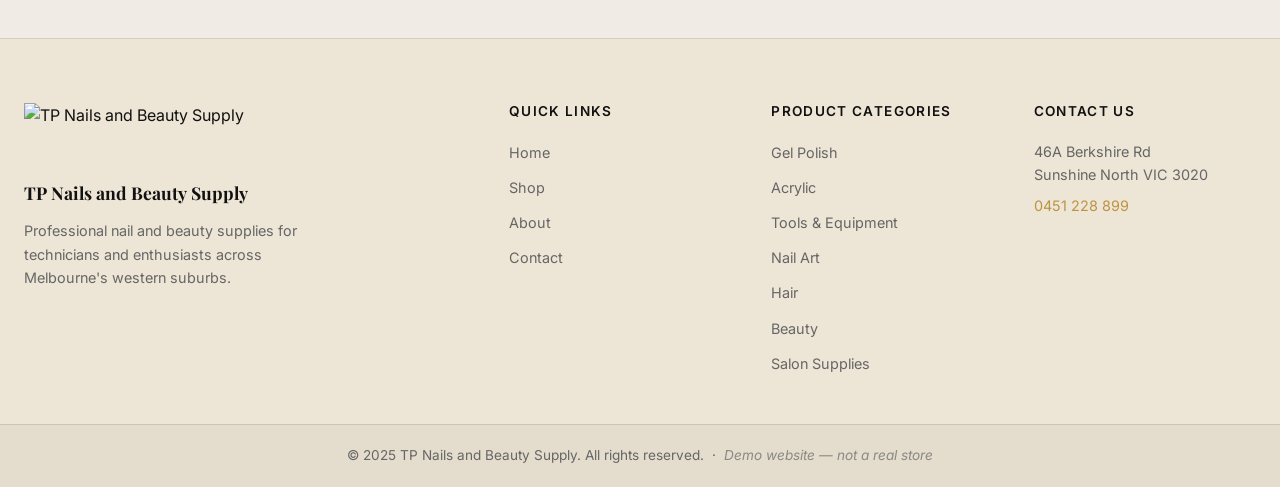
==== commit 4d199e91: "Fix ticker banner and top bar to stay visible while scrolling" ====
--- a/index.html
+++ b/index.html
@@ -9,7 +9,7 @@
   <link rel="preconnect" href="https://fonts.googleapis.com">
   <link rel="preconnect" href="https://fonts.gstatic.com" crossorigin>
   <link href="https://fonts.googleapis.com/css2?family=Playfair+Display:wght@400;600;700&family=Inter:wght@300;400;500;600&display=swap" rel="stylesheet">
-  <link rel="stylesheet" href="styles.css?v=9">
+  <link rel="stylesheet" href="styles.css?v=10">
 </head>
 <body>
 
--- a/styles.css
+++ b/styles.css
@@ -117,8 +117,10 @@
   line-height: 1;
   display: flex;
   align-items: center;
-  position: relative;
-  z-index: 201;
+  position: fixed;
+  left: 0;
+  right: 0;
+  z-index: 499;
   width: 100%;
 }
 
@@ -215,8 +217,11 @@
   color: #1a1208;
   padding: 0.6rem 1.5rem;
   font-family: 'Inter', sans-serif;
-  position: relative;
-  z-index: 200;
+  position: fixed;
+  top: 0;
+  left: 0;
+  right: 0;
+  z-index: 500;
 }
 
 .top-bar-inner {
@@ -278,7 +283,7 @@
   top: 0;
   left: 0;
   right: 0;
-  z-index: 100;
+  z-index: 498;
   transition: background 0.3s ease, border-bottom 0.3s ease, backdrop-filter 0.3s ease;
   /* offset for top bar — updated via JS */
 }
